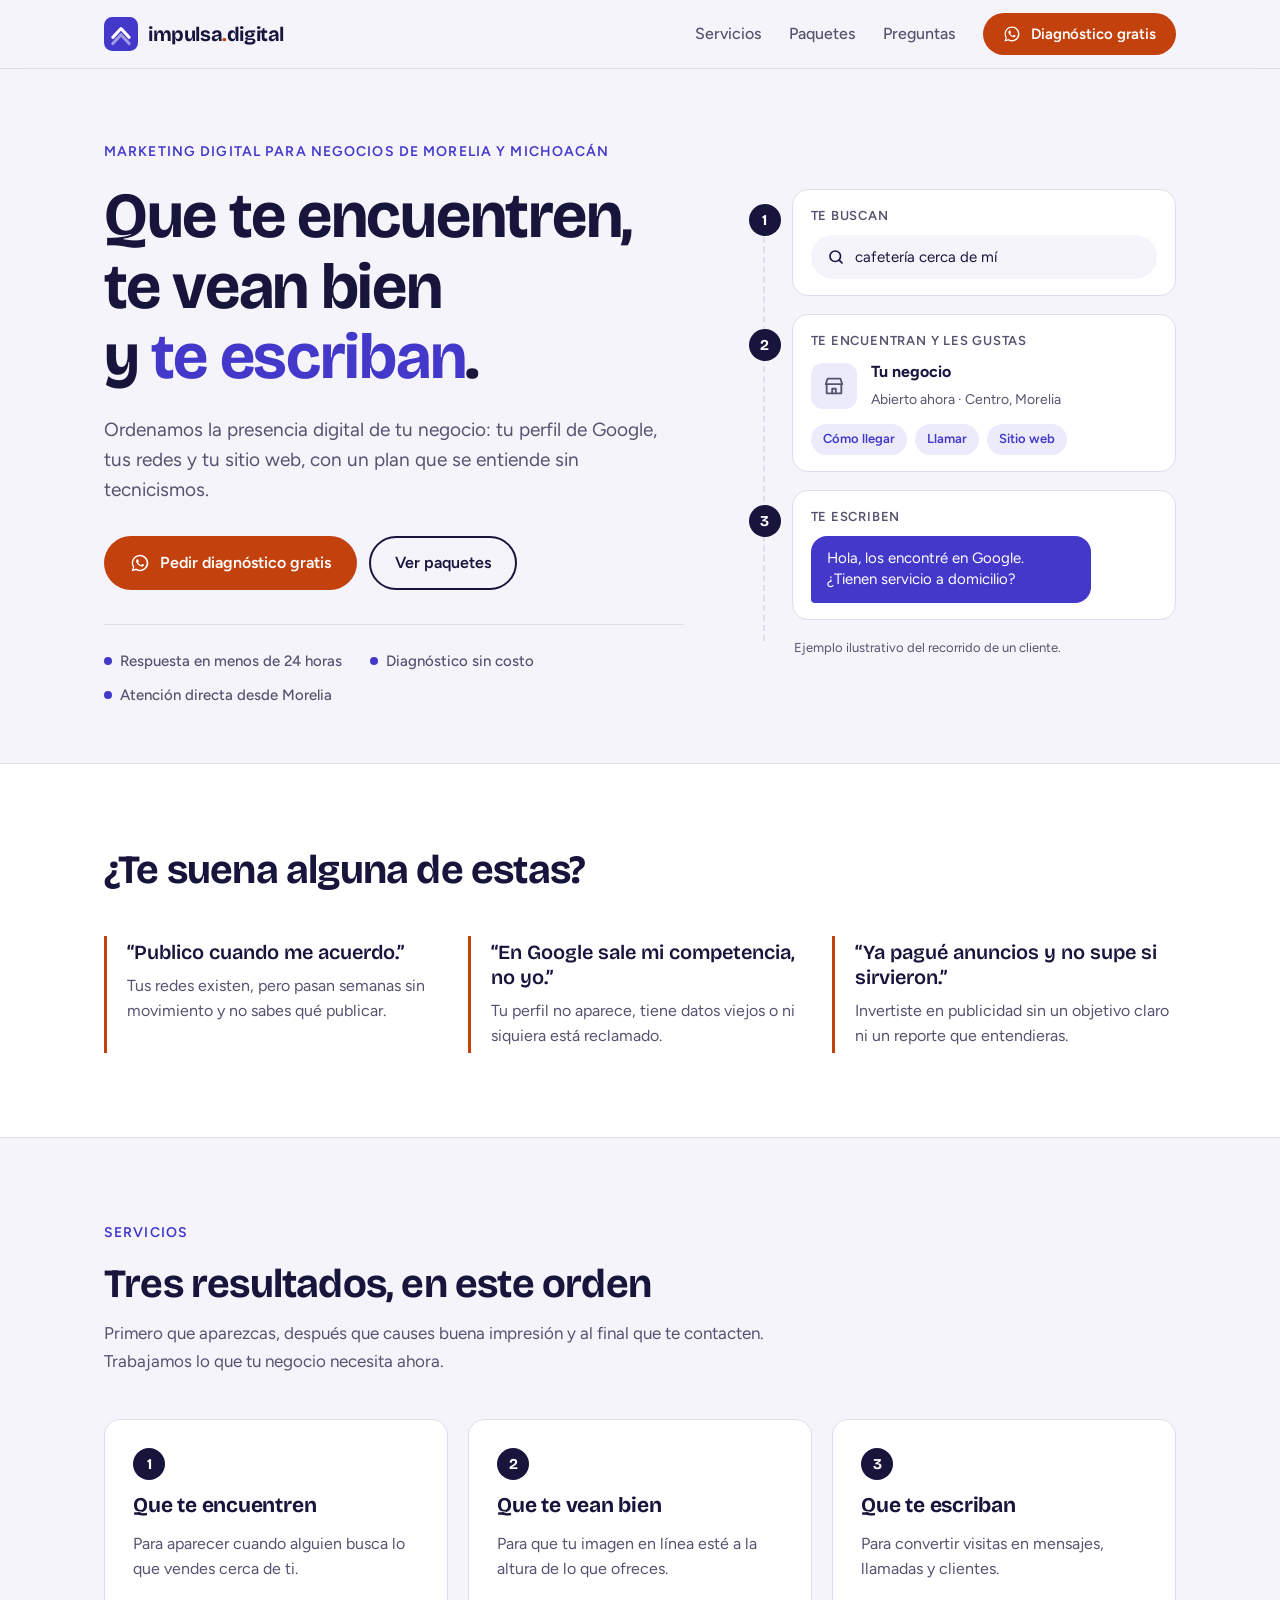
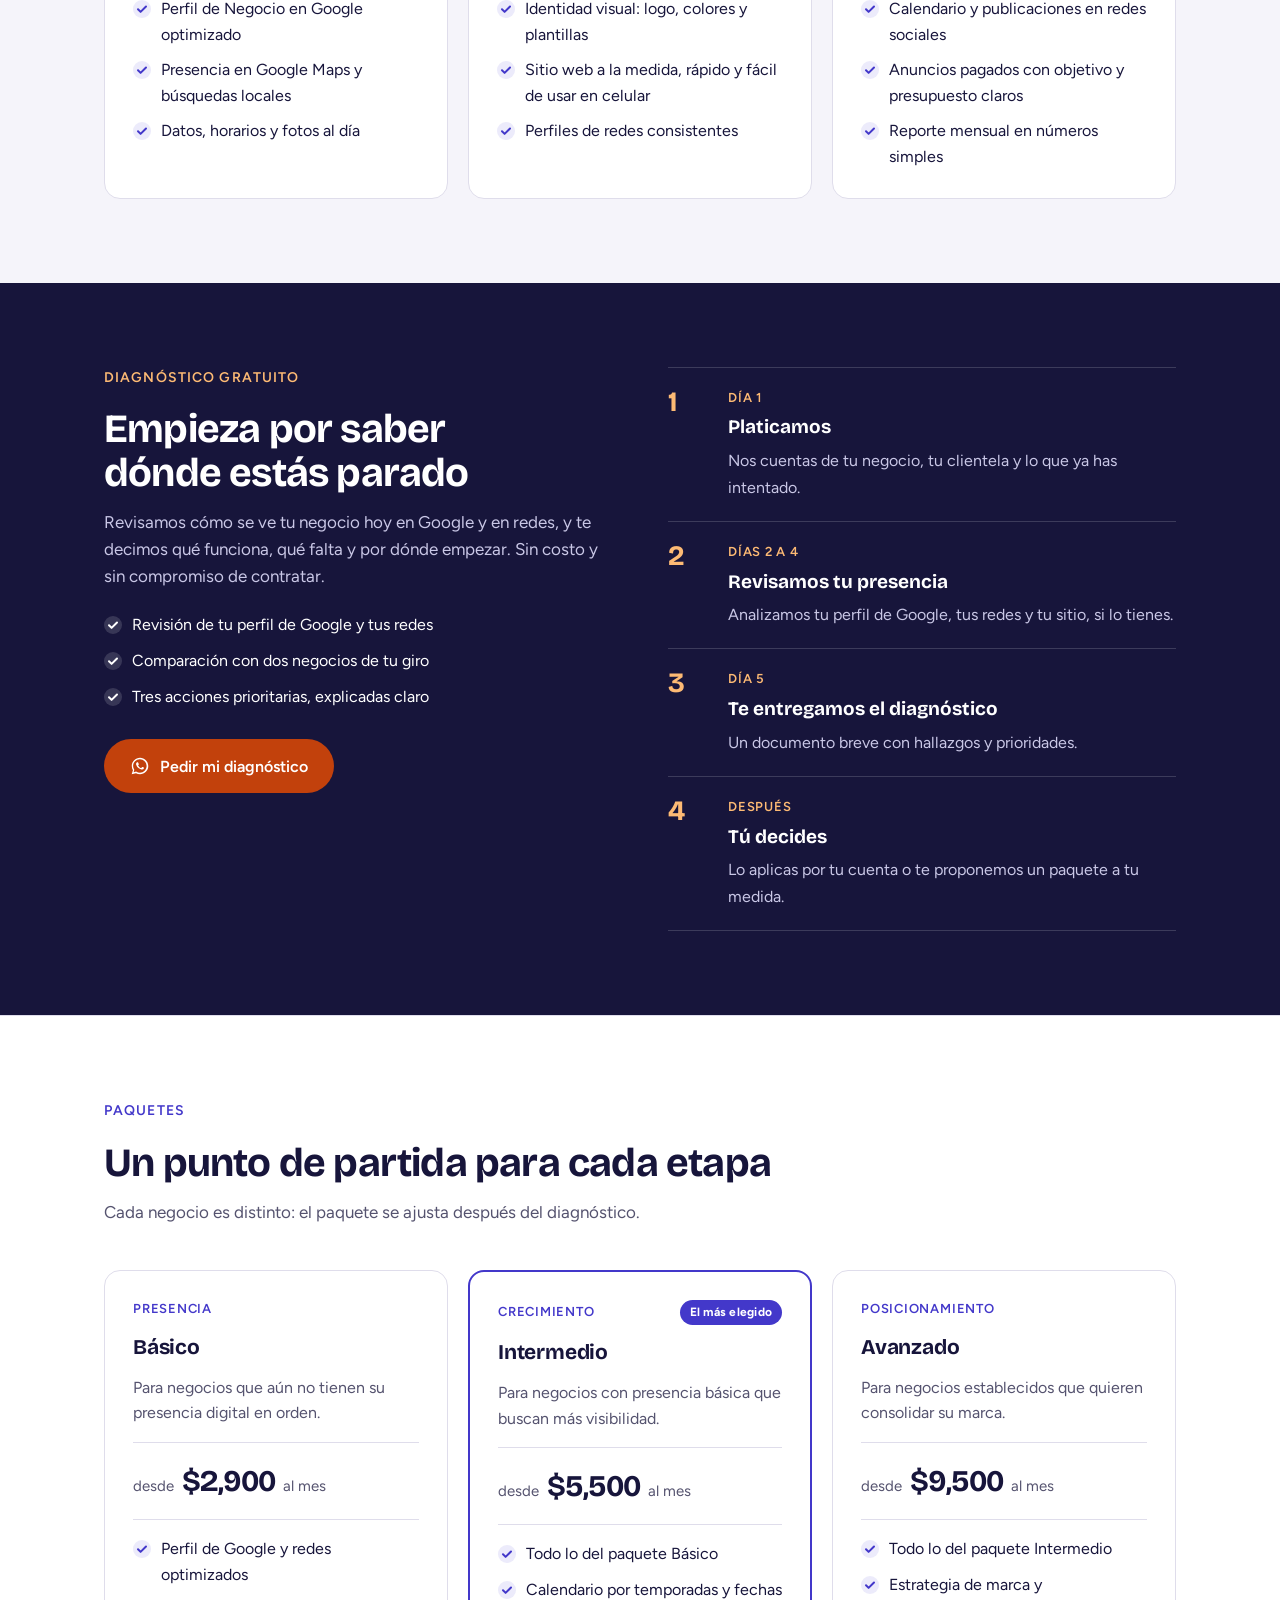
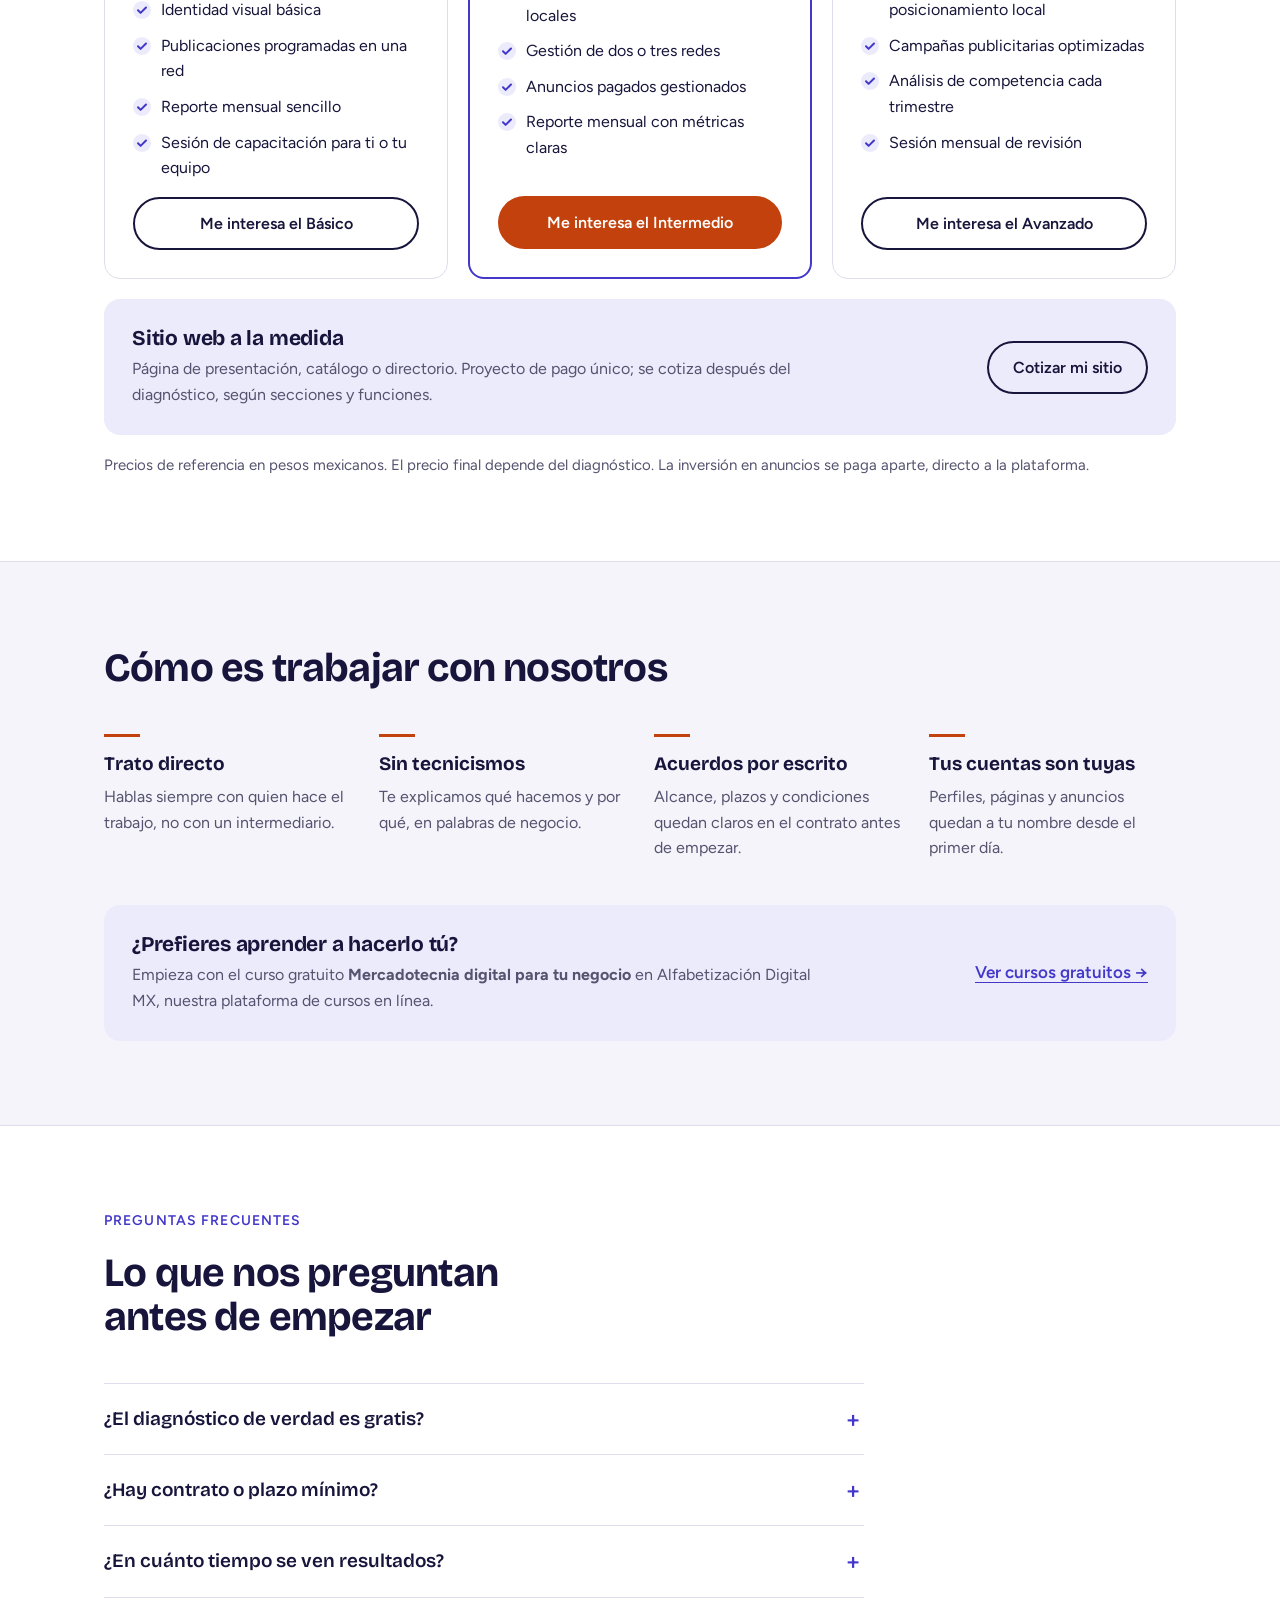
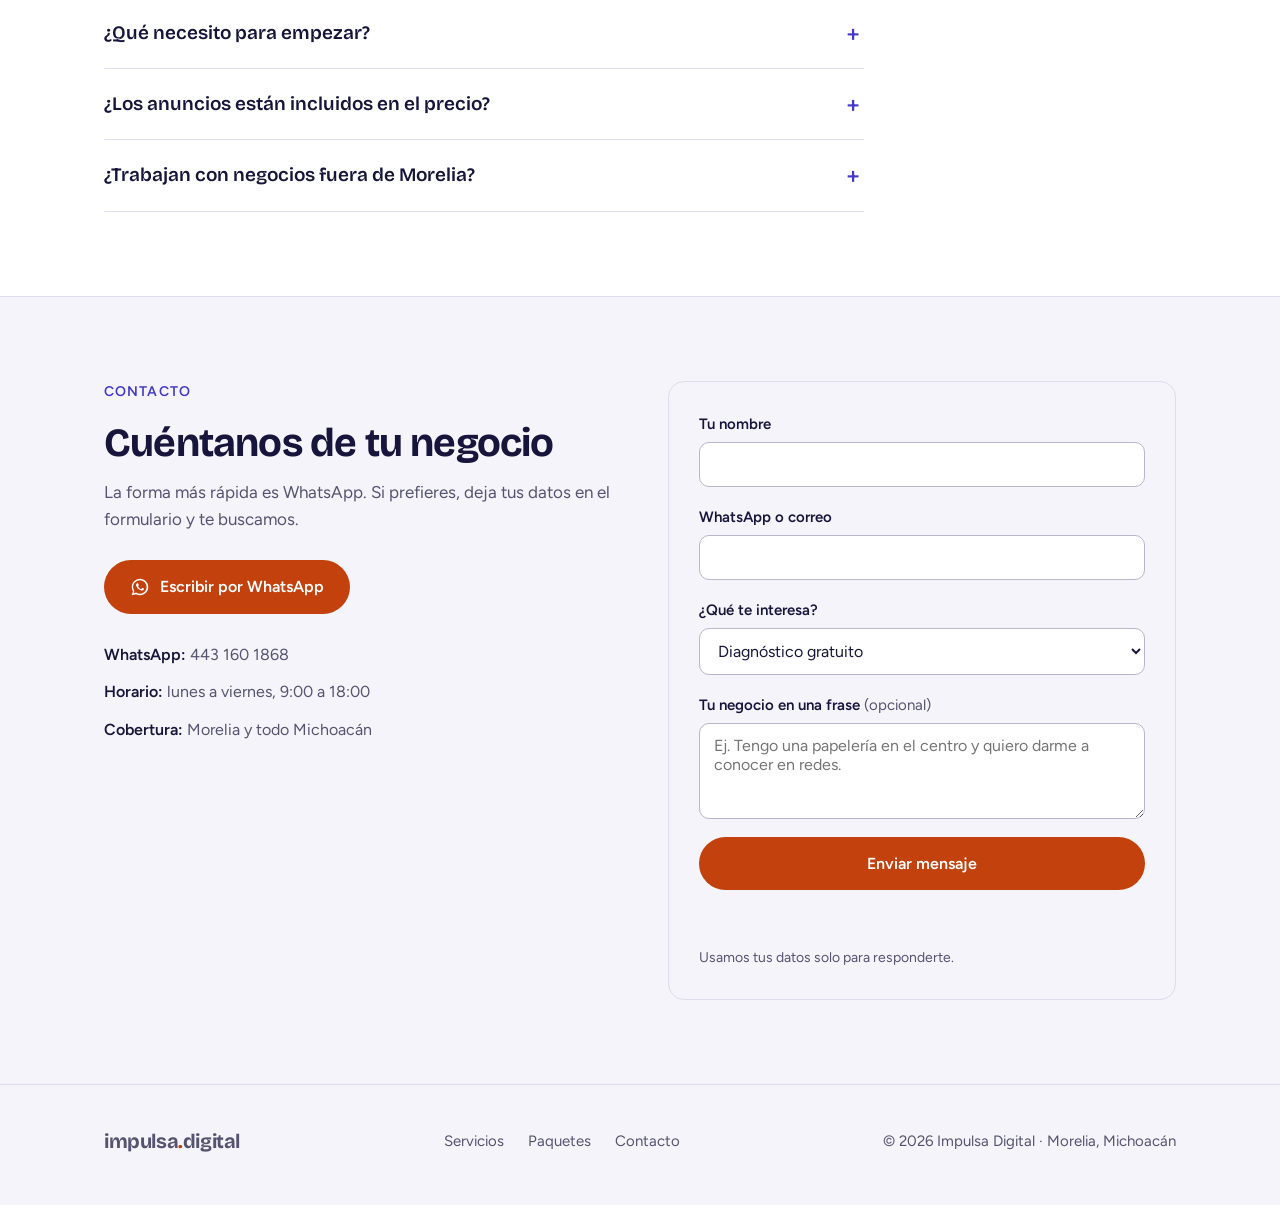
==== index.html @ b2f25987 "Agrega capacitación al paquete Básico y bloque de cursos gratuitos Co-Authored-By: Claude Fable 5.2 " ====
<!DOCTYPE html>
<html lang="es-MX">
<head>
<meta charset="UTF-8">
<meta name="viewport" content="width=device-width, initial-scale=1.0">
<title>Impulsa Digital</title>
<meta name="description" content="Marketing digital para negocios de Morelia y Michoacán: perfil de Google, redes sociales, sitios web y anuncios. Pide tu diagnóstico gratuito por WhatsApp.">
<link rel="canonical" href="https://impulsadigital.com.mx/">
<link rel="icon" href="favicon.svg" type="image/svg+xml">
<meta name="theme-color" content="#17153B">
<meta property="og:type" content="website">
<meta property="og:locale" content="es_MX">
<meta property="og:url" content="https://impulsadigital.com.mx/">
<meta property="og:site_name" content="Impulsa Digital">
<meta property="og:title" content="Impulsa Digital — Marketing digital para negocios de Morelia">
<meta property="og:description" content="Que te encuentren, te vean bien y te escriban. Diagnóstico gratuito de tu presencia digital.">
<link rel="preconnect" href="https://fonts.googleapis.com">
<link rel="preconnect" href="https://fonts.gstatic.com" crossorigin>
<link href="https://fonts.googleapis.com/css2?family=Bricolage+Grotesque:opsz,wght@12..96,600;12..96,700&family=Figtree:wght@400;500;600&display=swap" rel="stylesheet">
<link rel="stylesheet" href="css/site.css">
<script type="application/ld+json">
{
  "@context": "https://schema.org",
  "@type": "ProfessionalService",
  "name": "Impulsa Digital",
  "url": "https://impulsadigital.com.mx/",
  "description": "Marketing digital para negocios locales: perfil de Google, redes sociales, sitios web y anuncios.",
  "telephone": "+524431601868",
  "areaServed": ["Morelia", "Michoacán"],
  "address": { "@type": "PostalAddress", "addressLocality": "Morelia", "addressRegion": "Michoacán", "addressCountry": "MX" },
  "openingHours": "Mo-Fr 09:00-18:00"
}
</script>
<!-- Google Analytics 4: sustituye G-XXXXXXXXXX por tu ID de medición y quita este comentario.
<script async src="https://www.googletagmanager.com/gtag/js?id=G-XXXXXXXXXX"></script>
<script>window.dataLayer=window.dataLayer||[];function gtag(){dataLayer.push(arguments);}gtag('js',new Date());gtag('config','G-XXXXXXXXXX');</script>
-->
</head>
<body>

<svg width="0" height="0" style="position:absolute" aria-hidden="true">
  <symbol id="wa" viewBox="0 0 24 24"><path fill="currentColor" d="M12.04 2C6.58 2 2.13 6.45 2.13 11.91c0 1.85.5 3.58 1.4 5.07L2 22l5.2-1.36a9.9 9.9 0 0 0 4.84 1.27c5.46 0 9.91-4.45 9.91-9.91S17.5 2 12.04 2zm0 18.07c-1.55 0-3-.42-4.24-1.18l-.3-.18-3.15.83.84-3.07-.2-.32a8.07 8.07 0 0 1-1.24-4.24c0-4.46 3.63-8.09 8.09-8.09s8.09 3.63 8.09 8.09-3.63 8.09-8.09 8.09zm4.43-6.06c-.24-.12-1.43-.7-1.65-.78-.22-.08-.38-.12-.55.12-.16.24-.62.78-.76.94-.14.16-.28.18-.52.06-.24-.12-1-.37-1.9-1.18-.7-.62-1.18-1.39-1.32-1.63-.14-.24-.01-.37.1-.5.12-.13.27-.34.4-.5.13-.16.18-.28.27-.46.08-.18.04-.34-.04-.46-.08-.12-.55-1.32-.75-1.8-.2-.48-.4-.42-.55-.42h-.46c-.16 0-.42.06-.64.3-.22.24-.84.82-.84 2 0 1.18.86 2.32.98 2.48.12.16 1.65 2.52 4 3.43 2.34.91 2.34.6 2.76.56.42-.04 1.43-.58 1.63-1.14.2-.56.2-1.04.14-1.14-.06-.1-.22-.16-.46-.28z"/></symbol>
</svg>

<a class="skip" href="#contenido">Saltar al contenido</a>

<header class="site-header">
  <div class="wrap header-inner">
    <a href="#inicio" class="brand" aria-label="Impulsa Digital, inicio">
      <img src="favicon.svg" alt="" width="34" height="34">
      <span>impulsa<i>.</i>digital</span>
    </a>
    <button class="menu-toggle" id="menuToggle" aria-label="Abrir menú" aria-expanded="false" aria-controls="mainNav">
      <span></span><span></span><span></span>
    </button>
    <nav class="nav" id="mainNav" aria-label="Principal">
      <a href="#servicios">Servicios</a>
      <a href="#paquetes">Paquetes</a>
      <a href="#preguntas">Preguntas</a>
      <a class="btn btn-primary btn-small" href="https://wa.me/524431601868" data-wa="Hola, quiero pedir el diagnóstico gratuito para mi negocio." data-origen="encabezado">
        <svg width="18" height="18"><use href="#wa"/></svg> Diagnóstico gratis
      </a>
    </nav>
  </div>
</header>

<main id="contenido">

  <!-- HERO -->
  <section class="hero" id="inicio">
    <div class="wrap hero-grid">
      <div>
        <span class="eyebrow">Marketing digital para negocios de Morelia y Michoacán</span>
        <h1>Que te encuentren, te vean bien y <em>te escriban</em>.</h1>
        <p class="lead">Ordenamos la presencia digital de tu negocio: tu perfil de Google, tus redes y tu sitio web, con un plan que se entiende sin tecnicismos.</p>
        <div class="actions">
          <a class="btn btn-primary" href="https://wa.me/524431601868" data-wa="Hola, quiero pedir el diagnóstico gratuito para mi negocio." data-origen="hero">
            <svg width="20" height="20"><use href="#wa"/></svg> Pedir diagnóstico gratis
          </a>
          <a class="btn btn-line" href="#paquetes">Ver paquetes</a>
        </div>
        <ul class="trust">
          <li>Respuesta en menos de 24 horas</li>
          <li>Diagnóstico sin costo</li>
          <li>Atención directa desde Morelia</li>
        </ul>
      </div>

      <div aria-hidden="true">
        <div class="route">
          <div class="route-step">
            <span class="n">1</span>
            <small>Te buscan</small>
            <div class="search-pill">
              <svg width="18" height="18" viewBox="0 0 24 24" fill="none" stroke="currentColor" stroke-width="2.2" stroke-linecap="round"><circle cx="11" cy="11" r="7"/><path d="m20 20-3.5-3.5"/></svg>
              cafetería cerca de mí
            </div>
          </div>
          <div class="route-step">
            <span class="n">2</span>
            <small>Te encuentran y les gustas</small>
            <div class="biz">
              <span class="biz-logo"><svg width="22" height="22" viewBox="0 0 24 24" fill="none" stroke="currentColor" stroke-width="2" stroke-linecap="round" stroke-linejoin="round"><path d="M4 10h16v10H4z"/><path d="M3 10 5 4h14l2 6"/><path d="M10 20v-5h4v5"/></svg></span>
              <div><b>Tu negocio</b><span>Abierto ahora · Centro, Morelia</span></div>
            </div>
            <div class="biz-actions"><span>Cómo llegar</span><span>Llamar</span><span>Sitio web</span></div>
          </div>
          <div class="route-step">
            <span class="n">3</span>
            <small>Te escriben</small>
            <div class="bubble">Hola, los encontré en Google. ¿Tienen servicio a domicilio?</div>
          </div>
          <p class="route-note">Ejemplo ilustrativo del recorrido de un cliente.</p>
        </div>
      </div>
    </div>
  </section>

  <!-- TE SUENA -->
  <section class="section band" aria-labelledby="t-suena">
    <div class="wrap">
      <div class="section-head">
        <h2 id="t-suena">¿Te suena alguna de estas?</h2>
      </div>
      <div class="pains">
        <div class="pain">
          <p>“Publico cuando me acuerdo.”</p>
          <p>Tus redes existen, pero pasan semanas sin movimiento y no sabes qué publicar.</p>
        </div>
        <div class="pain">
          <p>“En Google sale mi competencia, no yo.”</p>
          <p>Tu perfil no aparece, tiene datos viejos o ni siquiera está reclamado.</p>
        </div>
        <div class="pain">
          <p>“Ya pagué anuncios y no supe si sirvieron.”</p>
          <p>Invertiste en publicidad sin un objetivo claro ni un reporte que entendieras.</p>
        </div>
      </div>
    </div>
  </section>

  <!-- SERVICIOS -->
  <section class="section" id="servicios" aria-labelledby="t-servicios">
    <div class="wrap">
      <div class="section-head">
        <span class="eyebrow">Servicios</span>
        <h2 id="t-servicios">Tres resultados, en este orden</h2>
        <p>Primero que aparezcas, después que causes buena impresión y al final que te contacten. Trabajamos lo que tu negocio necesita ahora.</p>
      </div>
      <div class="services">
        <article class="service">
          <span class="n">1</span>
          <h3>Que te encuentren</h3>
          <p>Para aparecer cuando alguien busca lo que vendes cerca de ti.</p>
          <ul class="ticks">
            <li>Perfil de Negocio en Google optimizado</li>
            <li>Presencia en Google Maps y búsquedas locales</li>
            <li>Datos, horarios y fotos al día</li>
          </ul>
        </article>
        <article class="service">
          <span class="n">2</span>
          <h3>Que te vean bien</h3>
          <p>Para que tu imagen en línea esté a la altura de lo que ofreces.</p>
          <ul class="ticks">
            <li>Identidad visual: logo, colores y plantillas</li>
            <li>Sitio web a la medida, rápido y fácil de usar en celular</li>
            <li>Perfiles de redes consistentes</li>
          </ul>
        </article>
        <article class="service">
          <span class="n">3</span>
          <h3>Que te escriban</h3>
          <p>Para convertir visitas en mensajes, llamadas y clientes.</p>
          <ul class="ticks">
            <li>Calendario y publicaciones en redes sociales</li>
            <li>Anuncios pagados con objetivo y presupuesto claros</li>
            <li>Reporte mensual en números simples</li>
          </ul>
        </article>
      </div>
    </div>
  </section>

  <!-- DIAGNÓSTICO -->
  <section class="section night" id="diagnostico" aria-labelledby="t-diag">
    <div class="wrap diag-grid">
      <div>
        <div class="section-head" style="margin-bottom:0">
          <span class="eyebrow">Diagnóstico gratuito</span>
          <h2 id="t-diag">Empieza por saber dónde estás parado</h2>
          <p>Revisamos cómo se ve tu negocio hoy en Google y en redes, y te decimos qué funciona, qué falta y por dónde empezar. Sin costo y sin compromiso de contratar.</p>
        </div>
        <ul class="ticks">
          <li>Revisión de tu perfil de Google y tus redes</li>
          <li>Comparación con dos negocios de tu giro</li>
          <li>Tres acciones prioritarias, explicadas claro</li>
        </ul>
        <a class="btn btn-primary" href="https://wa.me/524431601868" data-wa="Hola, quiero pedir el diagnóstico gratuito para mi negocio." data-origen="diagnostico">
          <svg width="20" height="20"><use href="#wa"/></svg> Pedir mi diagnóstico
        </a>
      </div>
      <ol class="steps">
        <li><div><em>Día 1</em><b>Platicamos</b><span>Nos cuentas de tu negocio, tu clientela y lo que ya has intentado.</span></div></li>
        <li><div><em>Días 2 a 4</em><b>Revisamos tu presencia</b><span>Analizamos tu perfil de Google, tus redes y tu sitio, si lo tienes.</span></div></li>
        <li><div><em>Día 5</em><b>Te entregamos el diagnóstico</b><span>Un documento breve con hallazgos y prioridades.</span></div></li>
        <li><div><em>Después</em><b>Tú decides</b><span>Lo aplicas por tu cuenta o te proponemos un paquete a tu medida.</span></div></li>
      </ol>
    </div>
  </section>

  <!-- PAQUETES -->
  <section class="section band" id="paquetes" aria-labelledby="t-paquetes">
    <div class="wrap">
      <div class="section-head">
        <span class="eyebrow">Paquetes</span>
        <h2 id="t-paquetes">Un punto de partida para cada etapa</h2>
        <p>Cada negocio es distinto: el paquete se ajusta después del diagnóstico.</p>
      </div>
      <div class="plans">
        <article class="plan">
          <span class="plan-kicker">Presencia</span>
          <h3>Básico</h3>
          <p class="plan-for">Para negocios que aún no tienen su presencia digital en orden.</p>
          <!-- PRECIO PROVISIONAL: cifra de referencia sugerida, pendiente de confirmar -->
          <p class="price">desde <strong>$2,900</strong> al mes</p>
          <ul class="ticks">
            <li>Perfil de Google y redes optimizados</li>
            <li>Identidad visual básica</li>
            <li>Publicaciones programadas en una red</li>
            <li>Reporte mensual sencillo</li>
            <li>Sesión de capacitación para ti o tu equipo</li>
          </ul>
          <a class="btn btn-line" href="#contacto" data-interes="Paquete Básico">Me interesa el Básico</a>
        </article>
        <article class="plan featured">
          <span class="plan-kicker">Crecimiento <b>El más elegido</b></span>
          <h3>Intermedio</h3>
          <p class="plan-for">Para negocios con presencia básica que buscan más visibilidad.</p>
          <!-- PRECIO PROVISIONAL -->
          <p class="price">desde <strong>$5,500</strong> al mes</p>
          <ul class="ticks">
            <li>Todo lo del paquete Básico</li>
            <li>Calendario por temporadas y fechas locales</li>
            <li>Gestión de dos o tres redes</li>
            <li>Anuncios pagados gestionados</li>
            <li>Reporte mensual con métricas claras</li>
          </ul>
          <a class="btn btn-primary" href="#contacto" data-interes="Paquete Intermedio">Me interesa el Intermedio</a>
        </article>
        <article class="plan">
          <span class="plan-kicker">Posicionamiento</span>
          <h3>Avanzado</h3>
          <p class="plan-for">Para negocios establecidos que quieren consolidar su marca.</p>
          <!-- PRECIO PROVISIONAL -->
          <p class="price">desde <strong>$9,500</strong> al mes</p>
          <ul class="ticks">
            <li>Todo lo del paquete Intermedio</li>
            <li>Estrategia de marca y posicionamiento local</li>
            <li>Campañas publicitarias optimizadas</li>
            <li>Análisis de competencia cada trimestre</li>
            <li>Sesión mensual de revisión</li>
          </ul>
          <a class="btn btn-line" href="#contacto" data-interes="Paquete Avanzado">Me interesa el Avanzado</a>
        </article>
      </div>
      <div class="web-plan">
        <div>
          <h3>Sitio web a la medida</h3>
          <p>Página de presentación, catálogo o directorio. Proyecto de pago único; se cotiza después del diagnóstico, según secciones y funciones.</p>
        </div>
        <a class="btn btn-line" href="#contacto" data-interes="Sitio web">Cotizar mi sitio</a>
      </div>
      <p class="price-note">Precios de referencia en pesos mexicanos. El precio final depende del diagnóstico. La inversión en anuncios se paga aparte, directo a la plataforma.</p>
    </div>
  </section>

  <!-- COMPROMISOS -->
  <section class="section" aria-labelledby="t-compromisos">
    <div class="wrap">
      <div class="section-head">
        <h2 id="t-compromisos">Cómo es trabajar con nosotros</h2>
      </div>
      <div class="promises">
        <div class="promise"><b>Trato directo</b><p>Hablas siempre con quien hace el trabajo, no con un intermediario.</p></div>
        <div class="promise"><b>Sin tecnicismos</b><p>Te explicamos qué hacemos y por qué, en palabras de negocio.</p></div>
        <div class="promise"><b>Acuerdos por escrito</b><p>Alcance, plazos y condiciones quedan claros en el contrato antes de empezar.</p></div>
        <div class="promise"><b>Tus cuentas son tuyas</b><p>Perfiles, páginas y anuncios quedan a tu nombre desde el primer día.</p></div>
      </div>
      <div class="web-plan learn">
        <div>
          <h3>¿Prefieres aprender a hacerlo tú?</h3>
          <p>Empieza con el curso gratuito <b>Mercadotecnia digital para tu negocio</b> en Alfabetización Digital MX, nuestra plataforma de cursos en línea.</p>
        </div>
        <a class="text-link" href="https://www.alfabetizaciondigital.mx/" target="_blank" rel="noopener">Ver cursos gratuitos →</a>
      </div>
    </div>
  </section>

  <!-- PREGUNTAS -->
  <section class="section band" id="preguntas" aria-labelledby="t-preguntas">
    <div class="wrap">
      <div class="section-head">
        <span class="eyebrow">Preguntas frecuentes</span>
        <h2 id="t-preguntas">Lo que nos preguntan antes de empezar</h2>
      </div>
      <div class="faq">
        <details>
          <summary>¿El diagnóstico de verdad es gratis?</summary>
          <p>Sí. No tiene costo ni te obliga a contratar. Al final decides si aplicas las recomendaciones por tu cuenta o si trabajamos juntos.</p>
        </details>
        <details>
          <summary>¿Hay contrato o plazo mínimo?</summary>
          <p>Sí trabajamos con contrato. Ahí se definen el alcance, la duración y las condiciones de cada proyecto, y lo revisas antes de empezar.</p>
        </details>
        <details>
          <summary>¿En cuánto tiempo se ven resultados?</summary>
          <p>Ordenar tu perfil de Google y tus redes se nota en las primeras semanas. Crecer en visitas y mensajes suele tomar de dos a tres meses de trabajo constante. No prometemos cifras que no dependan de nosotros.</p>
        </details>
        <details>
          <summary>¿Qué necesito para empezar?</summary>
          <p>Acceso a tus perfiles, fotos de tu negocio o productos y unos minutos a la semana para aprobar contenido. Si no tienes perfiles, los creamos contigo.</p>
        </details>
        <details>
          <summary>¿Los anuncios están incluidos en el precio?</summary>
          <p>El paquete incluye la gestión de los anuncios. El presupuesto de publicidad lo defines tú y se paga directo a Google o Meta.</p>
        </details>
        <details>
          <summary>¿Trabajan con negocios fuera de Morelia?</summary>
          <p>Sí. Atendemos negocios de todo Michoacán por videollamada y WhatsApp.</p>
        </details>
      </div>
    </div>
  </section>

  <!-- CONTACTO -->
  <section class="section" id="contacto" aria-labelledby="t-contacto">
    <div class="wrap contact-grid">
      <div class="contact-info">
        <span class="eyebrow">Contacto</span>
        <h2 id="t-contacto">Cuéntanos de tu negocio</h2>
        <p>La forma más rápida es WhatsApp. Si prefieres, deja tus datos en el formulario y te buscamos.</p>
        <a class="btn btn-primary" href="https://wa.me/524431601868" data-wa="Hola, tengo un negocio y quiero información sobre sus servicios." data-origen="contacto">
          <svg width="20" height="20"><use href="#wa"/></svg> Escribir por WhatsApp
        </a>
        <ul class="facts">
          <li><b>WhatsApp:</b> 443 160 1868</li>
          <li><b>Horario:</b> lunes a viernes, 9:00 a 18:00</li>
          <li><b>Cobertura:</b> Morelia y todo Michoacán</li>
        </ul>
      </div>

      <form class="form" id="contactForm" action="https://formspree.io/f/mvzjvlll" method="POST">
        <div class="field">
          <label for="nombre">Tu nombre</label>
          <input type="text" id="nombre" name="nombre" autocomplete="name" required>
        </div>
        <div class="field">
          <label for="contactoPref">WhatsApp o correo</label>
          <input type="text" id="contactoPref" name="contacto" autocomplete="tel" required>
        </div>
        <div class="field">
          <label for="interes">¿Qué te interesa?</label>
          <select id="interes" name="interes">
            <option>Diagnóstico gratuito</option>
            <option>Paquete Básico</option>
            <option>Paquete Intermedio</option>
            <option>Paquete Avanzado</option>
            <option>Sitio web</option>
            <option>Aún no estoy seguro</option>
          </select>
        </div>
        <div class="field">
          <label for="mensaje">Tu negocio en una frase <span>(opcional)</span></label>
          <textarea id="mensaje" name="mensaje" placeholder="Ej. Tengo una papelería en el centro y quiero darme a conocer en redes."></textarea>
        </div>
        <div class="hp" aria-hidden="true">
          <label for="gotcha">No llenar</label>
          <input type="text" id="gotcha" name="_gotcha" tabindex="-1" autocomplete="off">
        </div>
        <button type="submit" class="btn btn-primary">Enviar mensaje</button>
        <p class="form-status" id="formStatus" role="status" aria-live="polite"></p>
        <p class="form-note">Usamos tus datos solo para responderte.</p>
      </form>
    </div>
  </section>

</main>

<footer class="site-footer">
  <div class="wrap footer-inner">
    <a href="#inicio" class="brand" aria-label="Impulsa Digital, inicio">
      <span>impulsa<i>.</i>digital</span>
    </a>
    <div class="footer-links">
      <a href="#servicios">Servicios</a>
      <a href="#paquetes">Paquetes</a>
      <a href="#contacto">Contacto</a>
    </div>
    <span>© <span id="year">2026</span> Impulsa Digital · Morelia, Michoacán</span>
  </div>
</footer>

<a class="wa-float" href="https://wa.me/524431601868" data-wa="Hola, quiero pedir el diagnóstico gratuito para mi negocio." data-origen="flotante" aria-label="Escribir por WhatsApp">
  <svg width="30" height="30"><use href="#wa"/></svg>
</a>

<script src="js/site.js"></script>
</body>
</html>
---- css/site.css ----
/* Impulsa Digital — hoja de estilos
   Idea de diseño: página alineada a la izquierda, una sola tinta índigo,
   un solo acento naranja para la acción principal, y una "ruta" numerada
   (te encuentran, te ven bien, te escriben) que ordena toda la página. */
:root{
  color-scheme:light;
  --ink:#17153B;          /* texto y bandas oscuras */
  --ink-soft:#55536F;     /* texto secundario */
  --paper:#F5F4FA;        /* fondo general */
  --surface:#FFFFFF;      /* tarjetas */
  --line:#DFDDEB;         /* bordes */
  --brand:#4338CA;        /* índigo de marca */
  --brand-tint:#ECEBFB;   /* fondo suave de marca */
  --accent:#C2410C;       /* acción principal */
  --accent-dark:#9A3412;
  --on-dark-soft:#C9C7E6;
  --display:'Bricolage Grotesque','Trebuchet MS',system-ui,sans-serif;
  --body:'Figtree',system-ui,-apple-system,'Segoe UI',sans-serif;
  --radius:16px;
  --wrap:1120px;
}
*{margin:0;padding:0;box-sizing:border-box;}
html{scroll-behavior:smooth;scroll-padding-top:84px;}
body{font-family:var(--body);font-size:17px;line-height:1.6;color:var(--ink);background:var(--paper);-webkit-font-smoothing:antialiased;}
img,svg{display:block;max-width:100%;}
a{color:inherit;}
h1,h2,h3{font-family:var(--display);font-weight:700;line-height:1.1;letter-spacing:-.02em;text-wrap:balance;}
h2{font-size:clamp(28px,4vw,40px);}
h3{font-size:21px;letter-spacing:-.01em;}
ul{list-style:none;}
.wrap{max-width:var(--wrap);margin:0 auto;padding:0 24px;}
.skip{position:absolute;left:-9999px;top:0;background:var(--ink);color:#fff;padding:10px 16px;z-index:100;}
.skip:focus{left:8px;top:8px;}
:focus-visible{outline:3px solid var(--brand);outline-offset:3px;border-radius:4px;}

/* Botones */
.btn{display:inline-flex;align-items:center;justify-content:center;gap:10px;font-family:var(--body);font-weight:600;font-size:16px;line-height:1.2;padding:15px 24px;border-radius:999px;border:2px solid transparent;cursor:pointer;text-decoration:none;transition:background .15s,border-color .15s,transform .1s;}
.btn:active{transform:scale(.98);}
.btn-primary{background:var(--accent);color:#fff;}
.btn-primary:hover{background:var(--accent-dark);}
.btn-line{background:transparent;color:var(--ink);border-color:var(--ink);}
.btn-line:hover{background:var(--ink);color:#fff;}
.btn-small{padding:10px 18px;font-size:15px;}
.btn svg{flex-shrink:0;}
.text-link{font-weight:600;color:var(--brand);text-underline-offset:4px;}

/* Encabezado */
.site-header{position:sticky;top:0;z-index:50;background:rgba(245,244,250,.92);backdrop-filter:blur(10px);border-bottom:1px solid var(--line);}
.header-inner{display:flex;align-items:center;justify-content:space-between;gap:24px;min-height:68px;}
.brand{display:inline-flex;align-items:center;gap:10px;font-family:var(--display);font-weight:700;font-size:20px;letter-spacing:-.02em;text-decoration:none;}
.brand img{width:34px;height:34px;}
.brand i{font-style:normal;color:var(--accent);}
.nav{display:flex;align-items:center;gap:28px;}
.nav a:not(.btn){font-size:16px;font-weight:500;color:var(--ink-soft);text-decoration:none;}
.nav a:not(.btn):hover{color:var(--ink);}
.menu-toggle{display:none;width:44px;height:44px;background:none;border:1px solid var(--line);border-radius:12px;cursor:pointer;align-items:center;justify-content:center;flex-direction:column;gap:5px;}
.menu-toggle span{display:block;width:20px;height:2px;border-radius:2px;background:var(--ink);}

/* Hero */
.hero{padding:72px 0 56px;}
.hero-grid{display:grid;grid-template-columns:1.15fr .85fr;gap:64px;align-items:center;}
.eyebrow{display:block;font-size:14px;font-weight:600;letter-spacing:.08em;text-transform:uppercase;color:var(--brand);margin-bottom:18px;}
.hero h1{font-size:clamp(38px,5.6vw,64px);margin-bottom:22px;}
.hero h1 em{font-style:normal;color:var(--brand);}
.lead{font-size:19px;color:var(--ink-soft);max-width:34em;margin-bottom:30px;}
.actions{display:flex;flex-wrap:wrap;gap:12px;}
.trust{display:flex;flex-wrap:wrap;gap:10px 28px;margin-top:34px;padding-top:24px;border-top:1px solid var(--line);font-size:15px;font-weight:500;color:var(--ink-soft);}
.trust li{display:flex;align-items:center;gap:8px;}
.trust li::before{content:'';width:8px;height:8px;border-radius:50%;background:var(--brand);}

/* Ruta ilustrada del hero */
.route{position:relative;display:flex;flex-direction:column;gap:18px;padding-left:44px;}
.route::before{content:'';position:absolute;left:15px;top:18px;bottom:18px;border-left:2px dashed var(--line);}
.route-step{position:relative;background:var(--surface);border:1px solid var(--line);border-radius:var(--radius);padding:16px 18px;}
.route-step .n{position:absolute;left:-44px;top:14px;width:32px;height:32px;border-radius:50%;background:var(--ink);color:#fff;font-family:var(--display);font-weight:700;font-size:15px;display:flex;align-items:center;justify-content:center;}
.route-step small{display:block;font-size:13px;font-weight:600;letter-spacing:.06em;text-transform:uppercase;color:var(--ink-soft);margin-bottom:8px;}
.search-pill{display:flex;align-items:center;gap:10px;background:var(--paper);border-radius:999px;padding:10px 16px;font-size:15px;}
.biz{display:flex;gap:14px;align-items:center;}
.biz-logo{width:46px;height:46px;border-radius:12px;background:var(--brand-tint);color:var(--brand);display:flex;align-items:center;justify-content:center;flex-shrink:0;}
.biz b{display:block;font-size:16px;}
.biz span{font-size:14px;color:var(--ink-soft);}
.biz-actions{display:flex;gap:8px;margin-top:12px;}
.biz-actions span{font-size:13px;font-weight:600;color:var(--brand);background:var(--brand-tint);padding:5px 12px;border-radius:999px;}
.bubble{background:var(--brand);color:#fff;border-radius:16px 16px 16px 4px;padding:12px 16px;font-size:15px;line-height:1.45;max-width:280px;}
.route-note{font-size:13px;color:var(--ink-soft);padding-left:2px;}

/* Secciones */
.section{padding:84px 0;}
.section-head{max-width:40em;margin-bottom:44px;}
.section-head p{color:var(--ink-soft);margin-top:14px;}
.band{background:var(--surface);border-top:1px solid var(--line);border-bottom:1px solid var(--line);}

/* ¿Te suena? */
.pains{display:grid;grid-template-columns:repeat(3,1fr);gap:20px;}
.pain{border-left:3px solid var(--accent);padding:4px 0 4px 20px;}
.pain p:first-child{font-family:var(--display);font-weight:600;font-size:20px;line-height:1.25;margin-bottom:8px;}
.pain p:last-child{font-size:16px;color:var(--ink-soft);}

/* Servicios */
.services{display:grid;grid-template-columns:repeat(3,1fr);gap:20px;}
.service{background:var(--surface);border:1px solid var(--line);border-radius:var(--radius);padding:28px;display:flex;flex-direction:column;gap:14px;}
.service .n{font-family:var(--display);font-weight:700;font-size:15px;width:32px;height:32px;border-radius:50%;background:var(--ink);color:#fff;display:flex;align-items:center;justify-content:center;}
.service > p{font-size:16px;color:var(--ink-soft);}
.ticks{display:flex;flex-direction:column;gap:10px;font-size:16px;}
.ticks li{display:flex;gap:10px;align-items:flex-start;}
.ticks li::before{content:'';flex-shrink:0;width:18px;height:18px;margin-top:4px;border-radius:50%;background:var(--brand-tint) url("data:image/svg+xml,%3Csvg xmlns='http://www.w3.org/2000/svg' viewBox='0 0 18 18'%3E%3Cpath d='M5 9.3l2.6 2.6L13 6.5' fill='none' stroke='%234338CA' stroke-width='2' stroke-linecap='round' stroke-linejoin='round'/%3E%3C/svg%3E") center/contain no-repeat;}

/* Diagnóstico */
.night{background:var(--ink);color:#fff;}
.night .eyebrow{color:#FDBA74;}
.night .section-head p{color:var(--on-dark-soft);}
.diag-grid{display:grid;grid-template-columns:1fr 1fr;gap:56px;align-items:start;}
.steps{counter-reset:paso;display:flex;flex-direction:column;}
.steps li{counter-increment:paso;display:grid;grid-template-columns:44px 1fr;gap:16px;padding:20px 0;border-top:1px solid rgba(255,255,255,.16);}
.steps li:last-child{border-bottom:1px solid rgba(255,255,255,.16);}
.steps li::before{content:counter(paso);font-family:var(--display);font-weight:700;font-size:28px;line-height:1;color:#FDBA74;}
.steps b{display:block;font-family:var(--display);font-size:19px;margin-bottom:4px;}
.steps span{font-size:16px;color:var(--on-dark-soft);}
.steps em{font-style:normal;font-size:13px;font-weight:600;letter-spacing:.06em;text-transform:uppercase;color:#FDBA74;display:block;margin-bottom:4px;}
.night .ticks li::before{background-color:rgba(255,255,255,.14);background-image:url("data:image/svg+xml,%3Csvg xmlns='http://www.w3.org/2000/svg' viewBox='0 0 18 18'%3E%3Cpath d='M5 9.3l2.6 2.6L13 6.5' fill='none' stroke='%23ffffff' stroke-width='2' stroke-linecap='round' stroke-linejoin='round'/%3E%3C/svg%3E");}
.night .ticks{margin:22px 0 30px;}

/* Trabajo */
.works{display:grid;grid-template-columns:1fr 1fr;gap:24px;}
.work{background:var(--surface);border:1px solid var(--line);border-radius:var(--radius);overflow:hidden;display:flex;flex-direction:column;}
.work-shot{border-bottom:1px solid var(--line);background:var(--paper);}
.work-shot img{width:100%;height:auto;aspect-ratio:16/10;object-fit:cover;object-position:top;}
.work-body{padding:26px 28px 28px;display:flex;flex-direction:column;gap:12px;flex:1;}
.tags{display:flex;flex-wrap:wrap;gap:8px;}
.tags span{font-size:13px;font-weight:600;color:var(--brand);background:var(--brand-tint);padding:4px 12px;border-radius:999px;}
.work-body p{font-size:16px;color:var(--ink-soft);}
.work-body .text-link{margin-top:auto;padding-top:6px;}
.works-note{margin-top:28px;color:var(--ink-soft);max-width:44em;}

/* Paquetes */
.plans{display:grid;grid-template-columns:repeat(3,1fr);gap:20px;align-items:stretch;}
.plan{background:var(--surface);border:1px solid var(--line);border-radius:var(--radius);padding:28px;display:flex;flex-direction:column;gap:16px;}
.plan.featured{border:2px solid var(--brand);}
.plan-kicker{font-size:13px;font-weight:600;letter-spacing:.06em;text-transform:uppercase;color:var(--brand);display:flex;justify-content:space-between;gap:8px;align-items:center;}
.plan-kicker b{background:var(--brand);color:#fff;border-radius:999px;padding:3px 10px;font-size:12px;letter-spacing:.02em;text-transform:none;}
.plan-for{font-size:16px;color:var(--ink-soft);}
.price{padding:14px 0;border-top:1px solid var(--line);border-bottom:1px solid var(--line);font-size:15px;color:var(--ink-soft);}
.price strong{font-family:var(--display);font-size:30px;letter-spacing:-.02em;color:var(--ink);font-variant-numeric:tabular-nums;margin:0 4px;}
.plan .ticks{flex:1;}
.plan .btn{width:100%;}
.web-plan{margin-top:20px;background:var(--brand-tint);border-radius:var(--radius);padding:28px;display:flex;flex-wrap:wrap;align-items:center;justify-content:space-between;gap:20px;}
.web-plan div{max-width:40em;}
.web-plan p{color:var(--ink-soft);margin-top:6px;font-size:16px;}
.learn{margin-top:44px;}
.price-note{margin-top:18px;font-size:15px;color:var(--ink-soft);}

/* Compromisos */
.promises{display:grid;grid-template-columns:repeat(4,1fr);gap:28px;}
.promise b{display:block;font-family:var(--display);font-size:19px;line-height:1.2;margin-bottom:8px;}
.promise p{font-size:16px;color:var(--ink-soft);}
.promise::before{content:'';display:block;width:36px;height:3px;background:var(--accent);margin-bottom:16px;}

/* Preguntas */
.faq{max-width:760px;}
.faq details{border-top:1px solid var(--line);}
.faq details:last-child{border-bottom:1px solid var(--line);}
.faq summary{list-style:none;cursor:pointer;padding:20px 40px 20px 0;font-family:var(--display);font-weight:600;font-size:19px;position:relative;}
.faq summary::-webkit-details-marker{display:none;}
.faq summary::after{content:'+';position:absolute;right:4px;top:14px;font-size:28px;font-weight:400;color:var(--brand);}
.faq details[open] summary::after{content:'–';}
.faq details p{padding:0 40px 22px 0;color:var(--ink-soft);}

/* Contacto */
.contact-grid{display:grid;grid-template-columns:1fr 1fr;gap:56px;align-items:start;}
.contact-info p{color:var(--ink-soft);margin:14px 0 26px;}
.facts{margin-top:28px;display:flex;flex-direction:column;gap:12px;font-size:16px;color:var(--ink-soft);}
.facts b{color:var(--ink);font-weight:600;}
.form{background:var(--paper);border:1px solid var(--line);border-radius:var(--radius);padding:30px;display:flex;flex-direction:column;gap:18px;}
.field{display:flex;flex-direction:column;gap:6px;}
.field label{font-size:15px;font-weight:600;}
.field label span{font-weight:400;color:var(--ink-soft);}
.field input,.field select,.field textarea{font-family:var(--body);font-size:16px;color:var(--ink);background:var(--surface);border:1px solid #B9B6CC;border-radius:10px;padding:12px 14px;width:100%;}
.field textarea{min-height:96px;resize:vertical;}
.field input:focus,.field select:focus,.field textarea:focus{outline:3px solid var(--brand-tint);border-color:var(--brand);}
.hp{position:absolute;left:-9999px;}
.form-status{font-size:15px;font-weight:600;min-height:1.4em;}
.form-status.ok{color:#166534;}
.form-status.err{color:#B91C1C;}
.form-note{font-size:14px;color:var(--ink-soft);}

/* Pie */
.site-footer{padding:40px 0 48px;border-top:1px solid var(--line);font-size:15px;color:var(--ink-soft);}
.footer-inner{display:flex;flex-wrap:wrap;justify-content:space-between;align-items:center;gap:18px 32px;}
.footer-links{display:flex;flex-wrap:wrap;gap:8px 24px;}
.footer-links a{text-decoration:none;}
.footer-links a:hover{color:var(--ink);text-decoration:underline;}

/* WhatsApp flotante (solo móvil) */
.wa-float{display:none;position:fixed;right:16px;bottom:16px;z-index:60;width:58px;height:58px;border-radius:50%;background:var(--accent);color:#fff;align-items:center;justify-content:center;box-shadow:0 10px 24px -8px rgba(23,21,59,.5);}

/* Páginas simples */
.page{padding:64px 0 84px;max-width:720px;}
.page h1{font-size:clamp(32px,5vw,44px);margin-bottom:20px;}
.page h2{font-size:24px;margin:32px 0 10px;}
.page p,.page li{color:var(--ink-soft);margin-bottom:12px;}
.page ul{list-style:disc;padding-left:22px;}
.draft{background:#FEF3C7;border:1px solid #F59E0B;color:#78350F;border-radius:12px;padding:14px 18px;font-size:15px;margin-bottom:28px;}

/* Adaptación */
@media(max-width:960px){
  .hero-grid,.diag-grid,.contact-grid{grid-template-columns:1fr;gap:44px;}
  .pains,.services,.plans{grid-template-columns:1fr;}
  .promises{grid-template-columns:1fr 1fr;}
  .plan.featured{order:-1;}
}
@media(max-width:760px){
  body{font-size:16px;}
  .section{padding:60px 0;}
  .hero{padding:44px 0 40px;}
  .works{grid-template-columns:1fr;}
  .menu-toggle{display:flex;}
  .nav{display:none;position:absolute;left:0;right:0;top:100%;background:var(--paper);border-bottom:1px solid var(--line);flex-direction:column;align-items:stretch;gap:0;padding:8px 24px 20px;}
  .nav.open{display:flex;}
  .nav a:not(.btn){padding:14px 0;border-bottom:1px solid var(--line);font-size:17px;}
  .nav .btn{margin-top:16px;}
  .actions .btn{width:100%;}
  .wa-float{display:flex;}
  .site-footer{padding-bottom:96px;}
}
@media(max-width:480px){
  .promises{grid-template-columns:1fr;}
  .wrap{padding:0 18px;}
}
@media(prefers-reduced-motion:reduce){
  html{scroll-behavior:auto;}
  *{transition:none !important;}
}
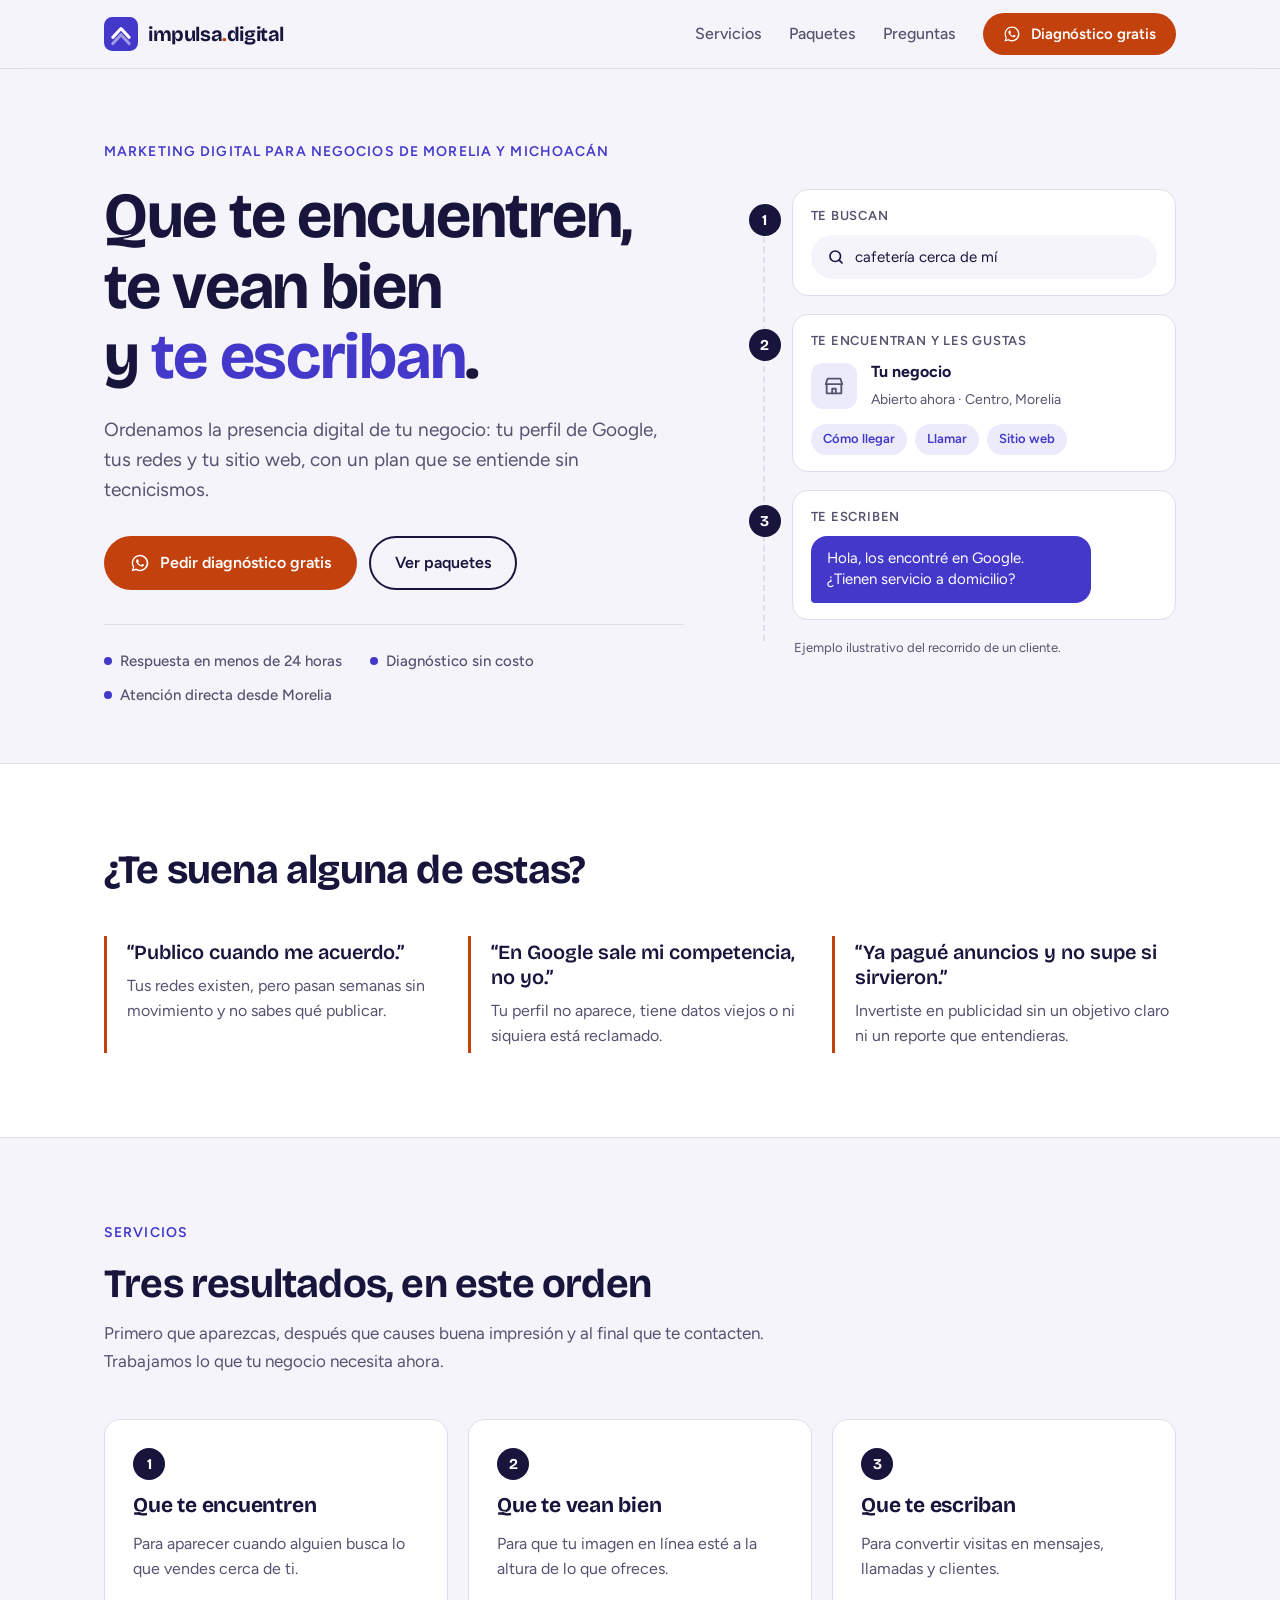
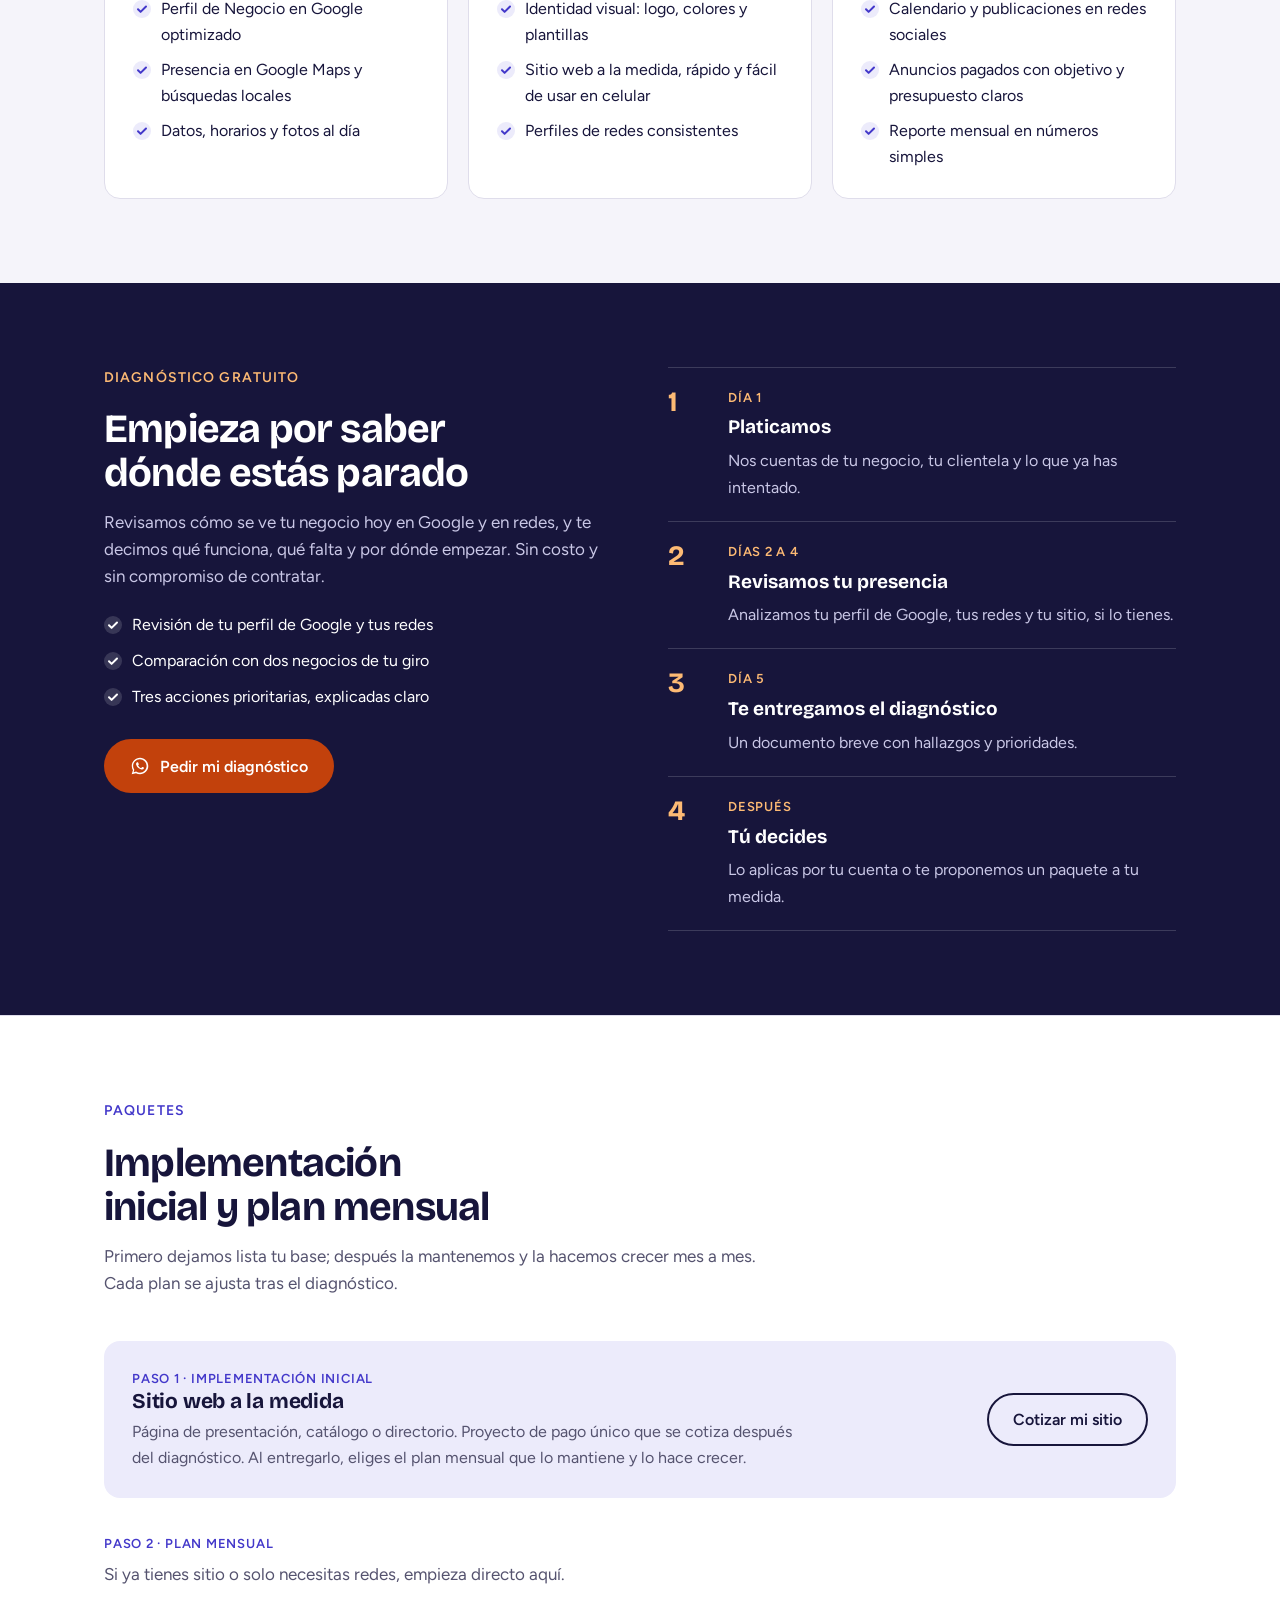
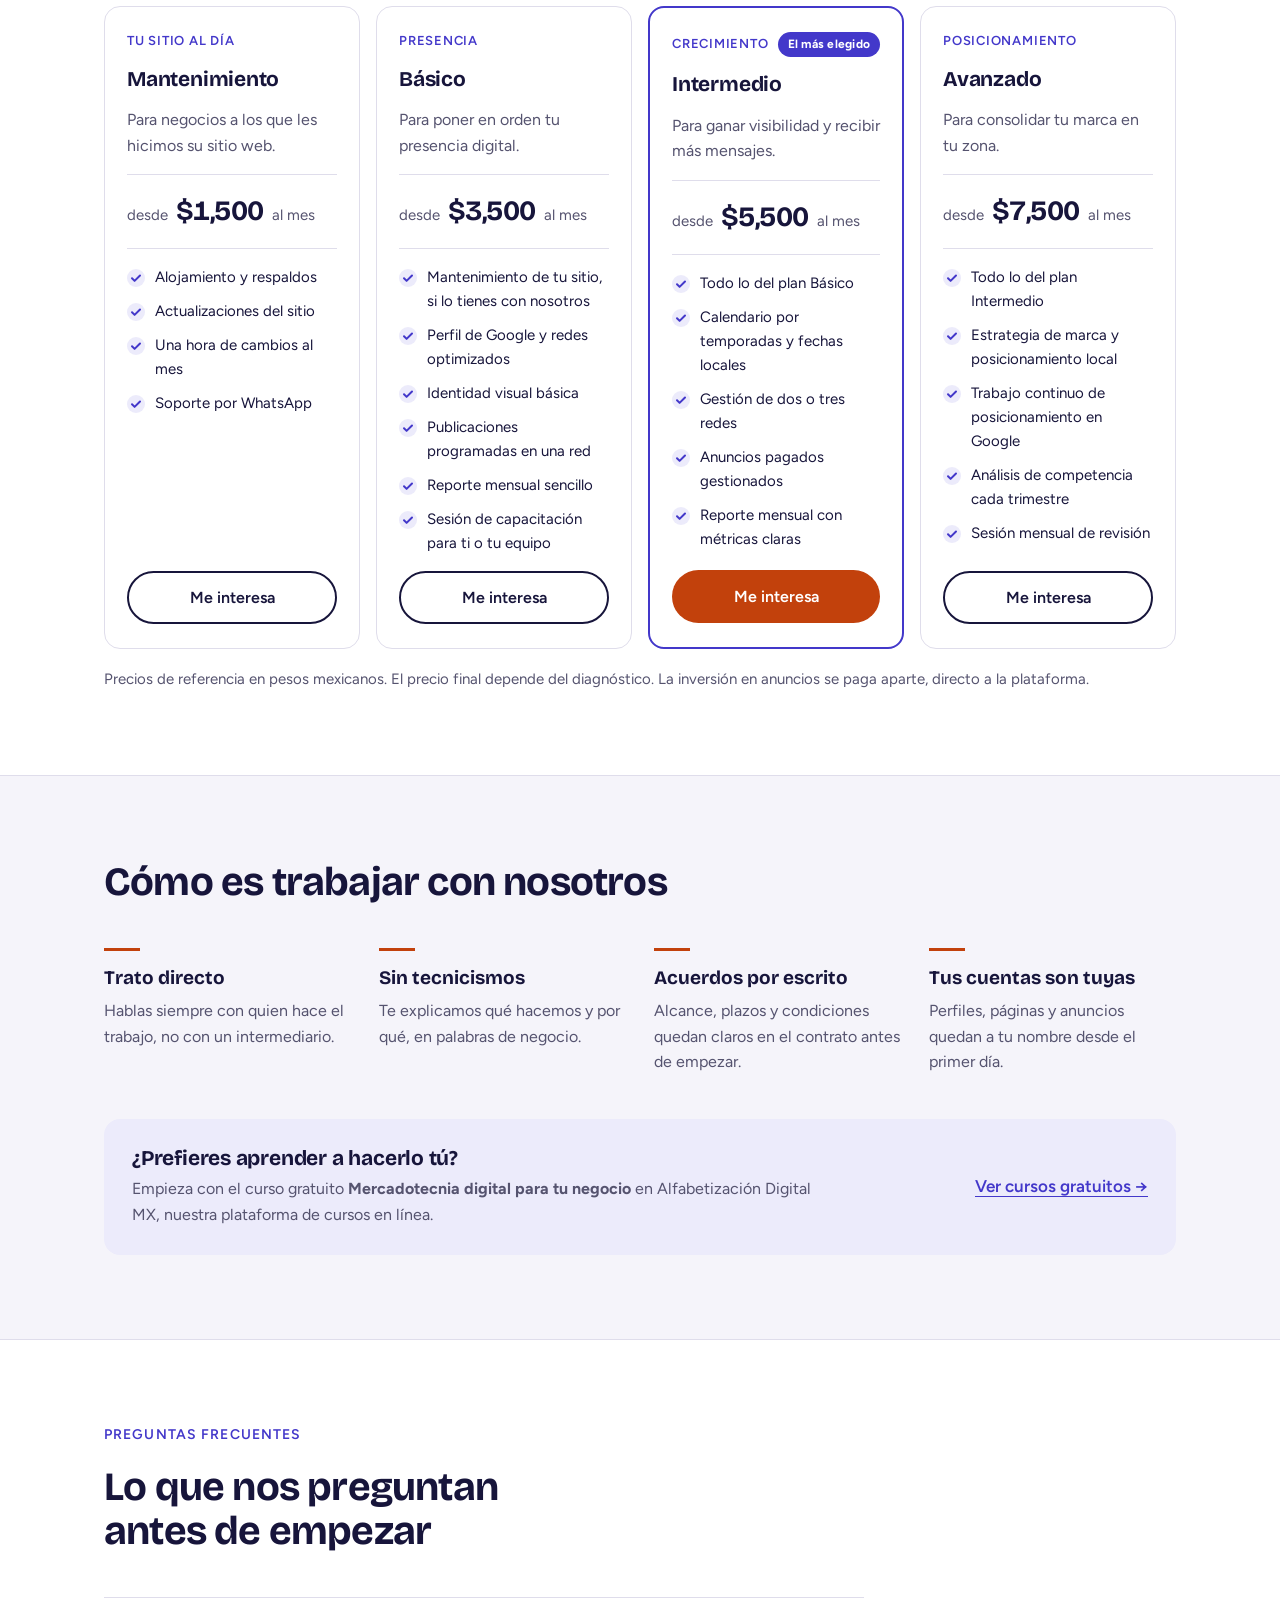
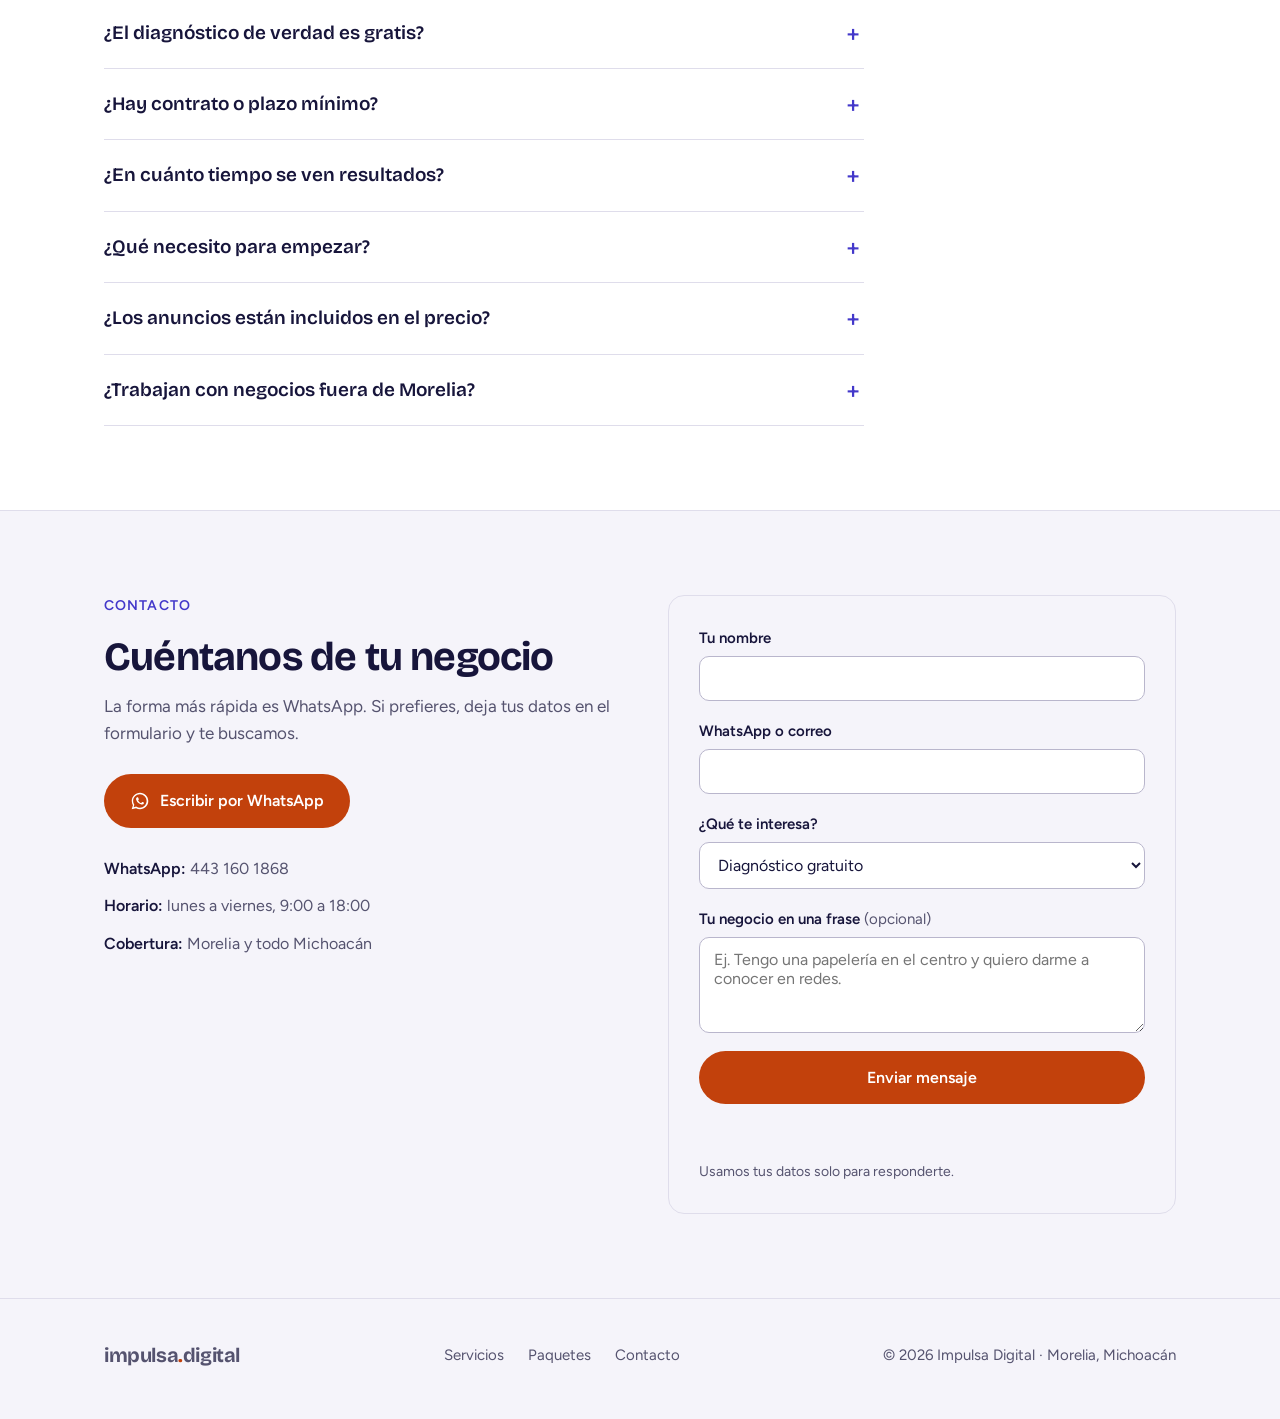
==== commit 51d93048: "Paquetes: implementación inicial y una sola escalera de planes mensuales Mantenimiento 1,500; Básico" ====
--- a/index.html
+++ b/index.html
@@ -214,62 +214,75 @@
     <div class="wrap">
       <div class="section-head">
         <span class="eyebrow">Paquetes</span>
-        <h2 id="t-paquetes">Un punto de partida para cada etapa</h2>
-        <p>Cada negocio es distinto: el paquete se ajusta después del diagnóstico.</p>
-      </div>
+        <h2 id="t-paquetes">Implementación inicial y plan mensual</h2>
+        <p>Primero dejamos lista tu base; después la mantenemos y la hacemos crecer mes a mes. Cada plan se ajusta tras el diagnóstico.</p>
+      </div>
+      <div class="web-plan">
+        <div>
+          <span class="plan-kicker">Paso 1 · Implementación inicial</span>
+          <h3>Sitio web a la medida</h3>
+          <p>Página de presentación, catálogo o directorio. Proyecto de pago único que se cotiza después del diagnóstico. Al entregarlo, eliges el plan mensual que lo mantiene y lo hace crecer.</p>
+        </div>
+        <a class="btn btn-line" href="#contacto" data-interes="Sitio web">Cotizar mi sitio</a>
+      </div>
+      <p class="plans-title"><span class="plan-kicker">Paso 2 · Plan mensual</span>Si ya tienes sitio o solo necesitas redes, empieza directo aquí.</p>
       <div class="plans">
+        <article class="plan">
+          <span class="plan-kicker">Tu sitio al día</span>
+          <h3>Mantenimiento</h3>
+          <p class="plan-for">Para negocios a los que les hicimos su sitio web.</p>
+          <p class="price">desde <strong>$1,500</strong> al mes</p>
+          <ul class="ticks">
+            <li>Alojamiento y respaldos</li>
+            <li>Actualizaciones del sitio</li>
+            <li>Una hora de cambios al mes</li>
+            <li>Soporte por WhatsApp</li>
+          </ul>
+          <a class="btn btn-line" href="#contacto" data-interes="Plan Mantenimiento">Me interesa</a>
+        </article>
         <article class="plan">
           <span class="plan-kicker">Presencia</span>
           <h3>Básico</h3>
-          <p class="plan-for">Para negocios que aún no tienen su presencia digital en orden.</p>
-          <!-- PRECIO PROVISIONAL: cifra de referencia sugerida, pendiente de confirmar -->
-          <p class="price">desde <strong>$2,900</strong> al mes</p>
-          <ul class="ticks">
+          <p class="plan-for">Para poner en orden tu presencia digital.</p>
+          <p class="price">desde <strong>$3,500</strong> al mes</p>
+          <ul class="ticks">
+            <li>Mantenimiento de tu sitio, si lo tienes con nosotros</li>
             <li>Perfil de Google y redes optimizados</li>
             <li>Identidad visual básica</li>
             <li>Publicaciones programadas en una red</li>
             <li>Reporte mensual sencillo</li>
             <li>Sesión de capacitación para ti o tu equipo</li>
           </ul>
-          <a class="btn btn-line" href="#contacto" data-interes="Paquete Básico">Me interesa el Básico</a>
+          <a class="btn btn-line" href="#contacto" data-interes="Paquete Básico">Me interesa</a>
         </article>
         <article class="plan featured">
           <span class="plan-kicker">Crecimiento <b>El más elegido</b></span>
           <h3>Intermedio</h3>
-          <p class="plan-for">Para negocios con presencia básica que buscan más visibilidad.</p>
-          <!-- PRECIO PROVISIONAL -->
+          <p class="plan-for">Para ganar visibilidad y recibir más mensajes.</p>
           <p class="price">desde <strong>$5,500</strong> al mes</p>
           <ul class="ticks">
-            <li>Todo lo del paquete Básico</li>
+            <li>Todo lo del plan Básico</li>
             <li>Calendario por temporadas y fechas locales</li>
             <li>Gestión de dos o tres redes</li>
             <li>Anuncios pagados gestionados</li>
             <li>Reporte mensual con métricas claras</li>
           </ul>
-          <a class="btn btn-primary" href="#contacto" data-interes="Paquete Intermedio">Me interesa el Intermedio</a>
+          <a class="btn btn-primary" href="#contacto" data-interes="Paquete Intermedio">Me interesa</a>
         </article>
         <article class="plan">
           <span class="plan-kicker">Posicionamiento</span>
           <h3>Avanzado</h3>
-          <p class="plan-for">Para negocios establecidos que quieren consolidar su marca.</p>
-          <!-- PRECIO PROVISIONAL -->
-          <p class="price">desde <strong>$9,500</strong> al mes</p>
-          <ul class="ticks">
-            <li>Todo lo del paquete Intermedio</li>
+          <p class="plan-for">Para consolidar tu marca en tu zona.</p>
+          <p class="price">desde <strong>$7,500</strong> al mes</p>
+          <ul class="ticks">
+            <li>Todo lo del plan Intermedio</li>
             <li>Estrategia de marca y posicionamiento local</li>
-            <li>Campañas publicitarias optimizadas</li>
+            <li>Trabajo continuo de posicionamiento en Google</li>
             <li>Análisis de competencia cada trimestre</li>
             <li>Sesión mensual de revisión</li>
           </ul>
-          <a class="btn btn-line" href="#contacto" data-interes="Paquete Avanzado">Me interesa el Avanzado</a>
-        </article>
-      </div>
-      <div class="web-plan">
-        <div>
-          <h3>Sitio web a la medida</h3>
-          <p>Página de presentación, catálogo o directorio. Proyecto de pago único; se cotiza después del diagnóstico, según secciones y funciones.</p>
-        </div>
-        <a class="btn btn-line" href="#contacto" data-interes="Sitio web">Cotizar mi sitio</a>
+          <a class="btn btn-line" href="#contacto" data-interes="Paquete Avanzado">Me interesa</a>
+        </article>
       </div>
       <p class="price-note">Precios de referencia en pesos mexicanos. El precio final depende del diagnóstico. La inversión en anuncios se paga aparte, directo a la plataforma.</p>
     </div>
@@ -363,10 +376,11 @@
           <label for="interes">¿Qué te interesa?</label>
           <select id="interes" name="interes">
             <option>Diagnóstico gratuito</option>
+            <option>Sitio web</option>
+            <option>Plan Mantenimiento</option>
             <option>Paquete Básico</option>
             <option>Paquete Intermedio</option>
             <option>Paquete Avanzado</option>
-            <option>Sitio web</option>
             <option>Aún no estoy seguro</option>
           </select>
         </div>
--- a/css/site.css
+++ b/css/site.css
@@ -133,8 +133,9 @@
 .works-note{margin-top:28px;color:var(--ink-soft);max-width:44em;}
 
 /* Paquetes */
-.plans{display:grid;grid-template-columns:repeat(3,1fr);gap:20px;align-items:stretch;}
-.plan{background:var(--surface);border:1px solid var(--line);border-radius:var(--radius);padding:28px;display:flex;flex-direction:column;gap:16px;}
+.plans{display:grid;grid-template-columns:repeat(4,1fr);gap:16px;align-items:stretch;}
+.plans-title{margin:36px 0 18px;color:var(--ink-soft);display:flex;flex-direction:column;gap:6px;}
+.plan{background:var(--surface);border:1px solid var(--line);border-radius:var(--radius);padding:24px 22px;display:flex;flex-direction:column;gap:16px;}
 .plan.featured{border:2px solid var(--brand);}
 .plan-kicker{font-size:13px;font-weight:600;letter-spacing:.06em;text-transform:uppercase;color:var(--brand);display:flex;justify-content:space-between;gap:8px;align-items:center;}
 .plan-kicker b{background:var(--brand);color:#fff;border-radius:999px;padding:3px 10px;font-size:12px;letter-spacing:.02em;text-transform:none;}
@@ -143,7 +144,9 @@
 .price strong{font-family:var(--display);font-size:30px;letter-spacing:-.02em;color:var(--ink);font-variant-numeric:tabular-nums;margin:0 4px;}
 .plan .ticks{flex:1;}
 .plan .btn{width:100%;}
-.web-plan{margin-top:20px;background:var(--brand-tint);border-radius:var(--radius);padding:28px;display:flex;flex-wrap:wrap;align-items:center;justify-content:space-between;gap:20px;}
+.plan .ticks{font-size:15px;}
+.price strong{font-size:28px;}
+.web-plan{background:var(--brand-tint);border-radius:var(--radius);padding:28px;display:flex;flex-wrap:wrap;align-items:center;justify-content:space-between;gap:20px;}
 .web-plan div{max-width:40em;}
 .web-plan p{color:var(--ink-soft);margin-top:6px;font-size:16px;}
 .learn{margin-top:44px;}
@@ -202,11 +205,16 @@
 .draft{background:#FEF3C7;border:1px solid #F59E0B;color:#78350F;border-radius:12px;padding:14px 18px;font-size:15px;margin-bottom:28px;}
 
 /* Adaptación */
+@media(max-width:1100px){
+  .plans{grid-template-columns:1fr 1fr;}
+}
+@media(max-width:620px){
+  .plans{grid-template-columns:1fr;}
+}
 @media(max-width:960px){
   .hero-grid,.diag-grid,.contact-grid{grid-template-columns:1fr;gap:44px;}
-  .pains,.services,.plans{grid-template-columns:1fr;}
+  .pains,.services{grid-template-columns:1fr;}
   .promises{grid-template-columns:1fr 1fr;}
-  .plan.featured{order:-1;}
 }
 @media(max-width:760px){
   body{font-size:16px;}
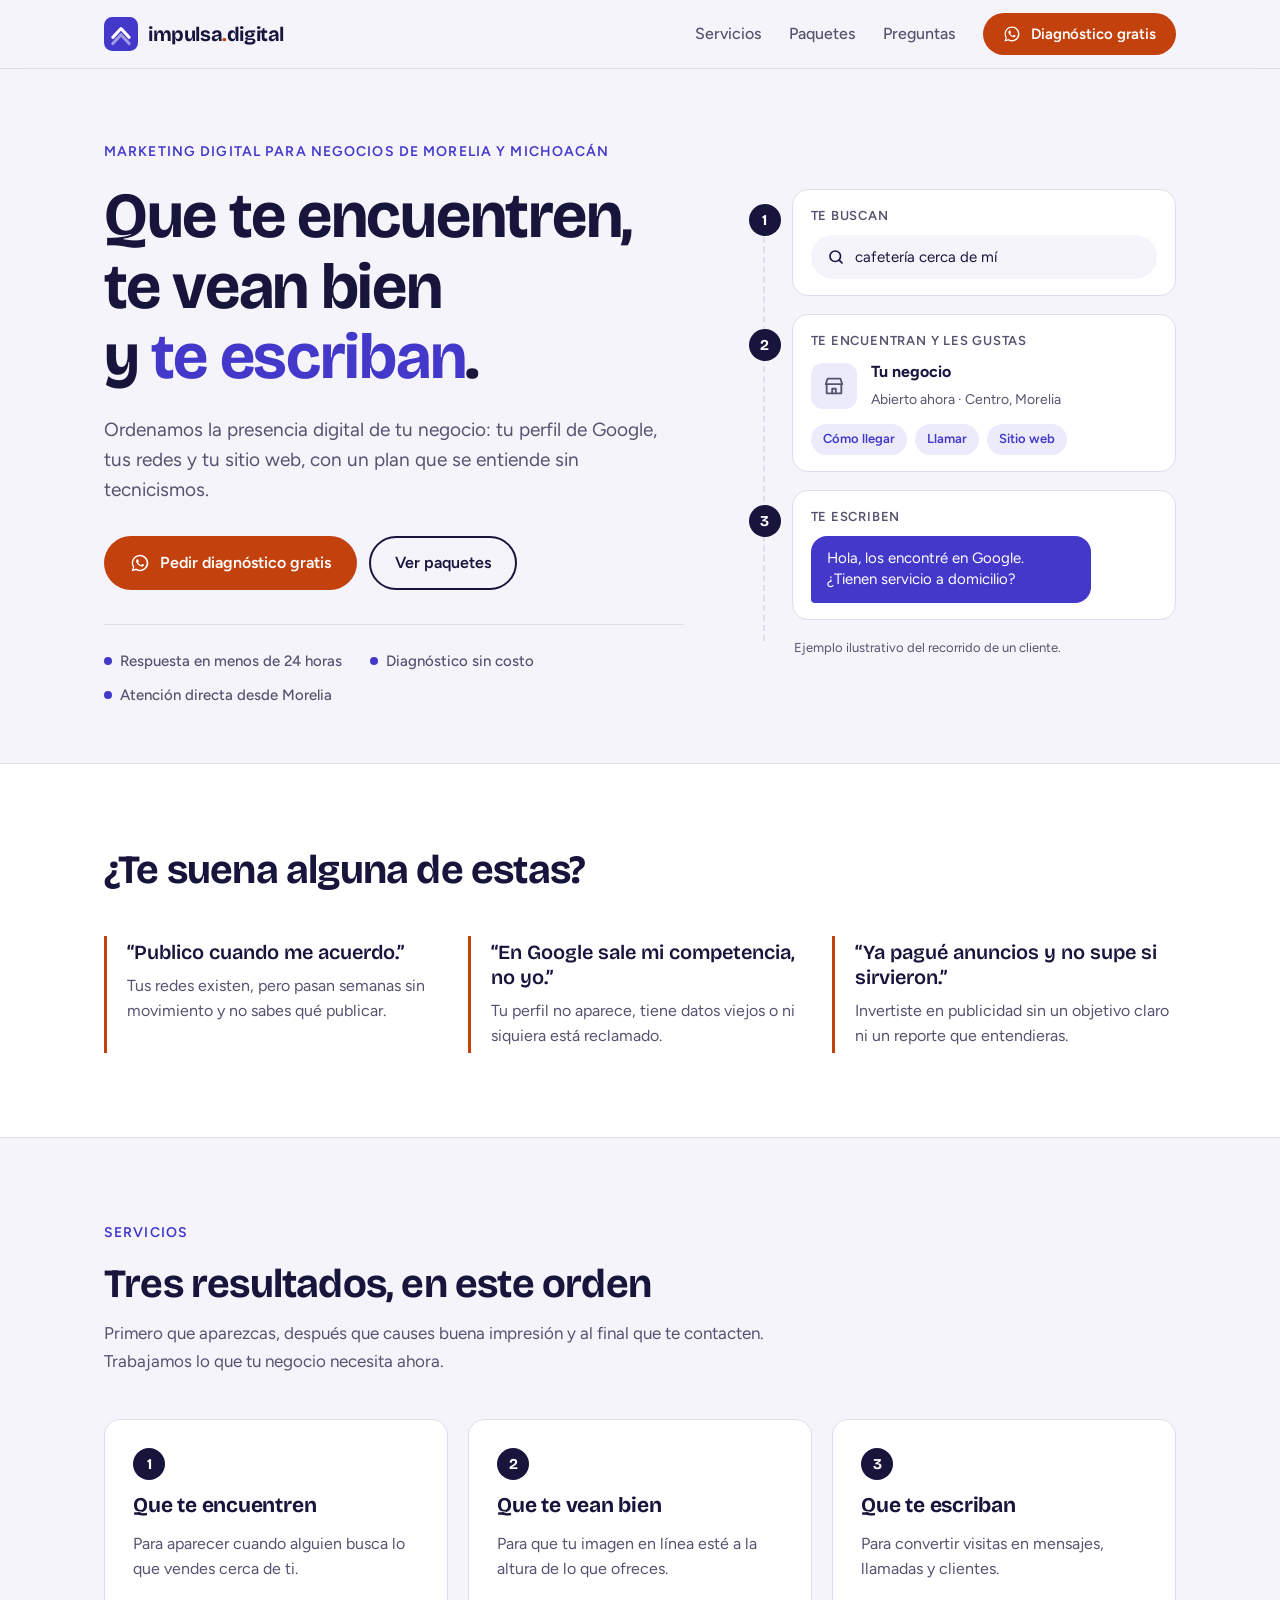
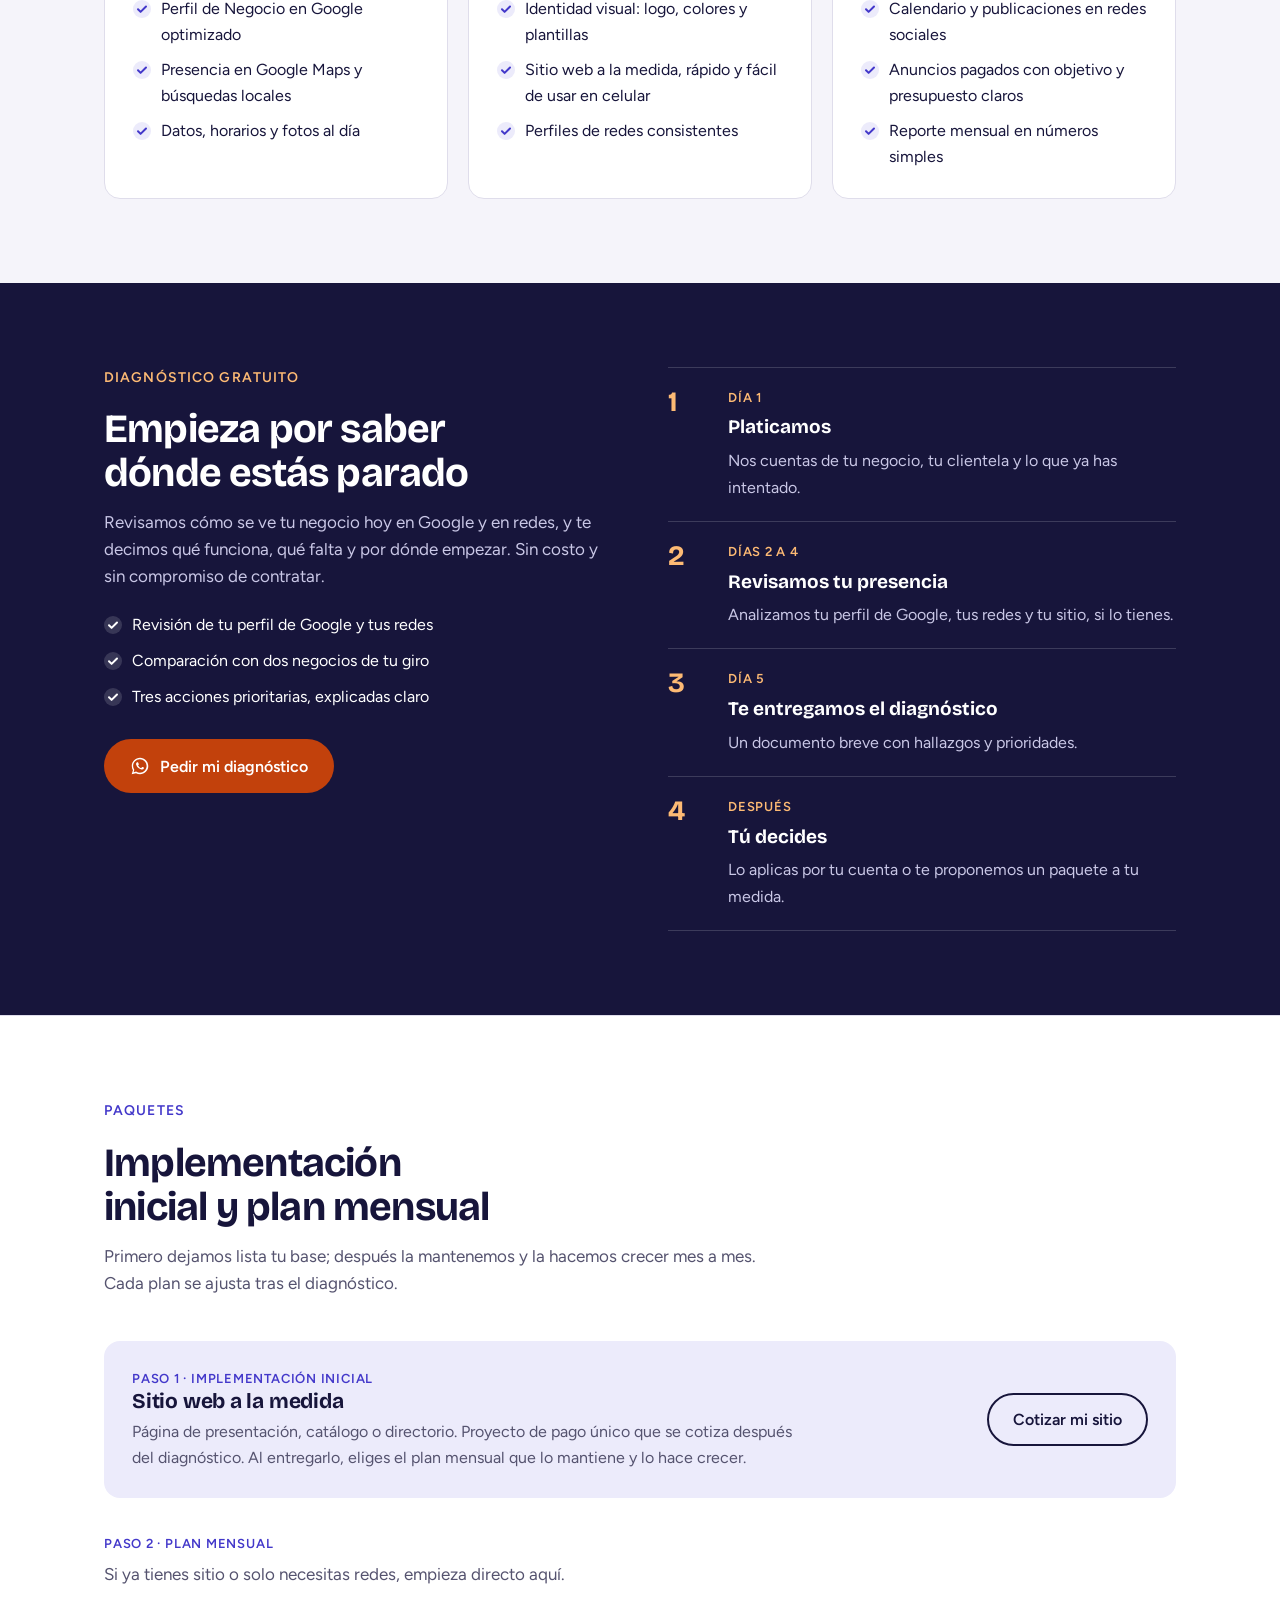
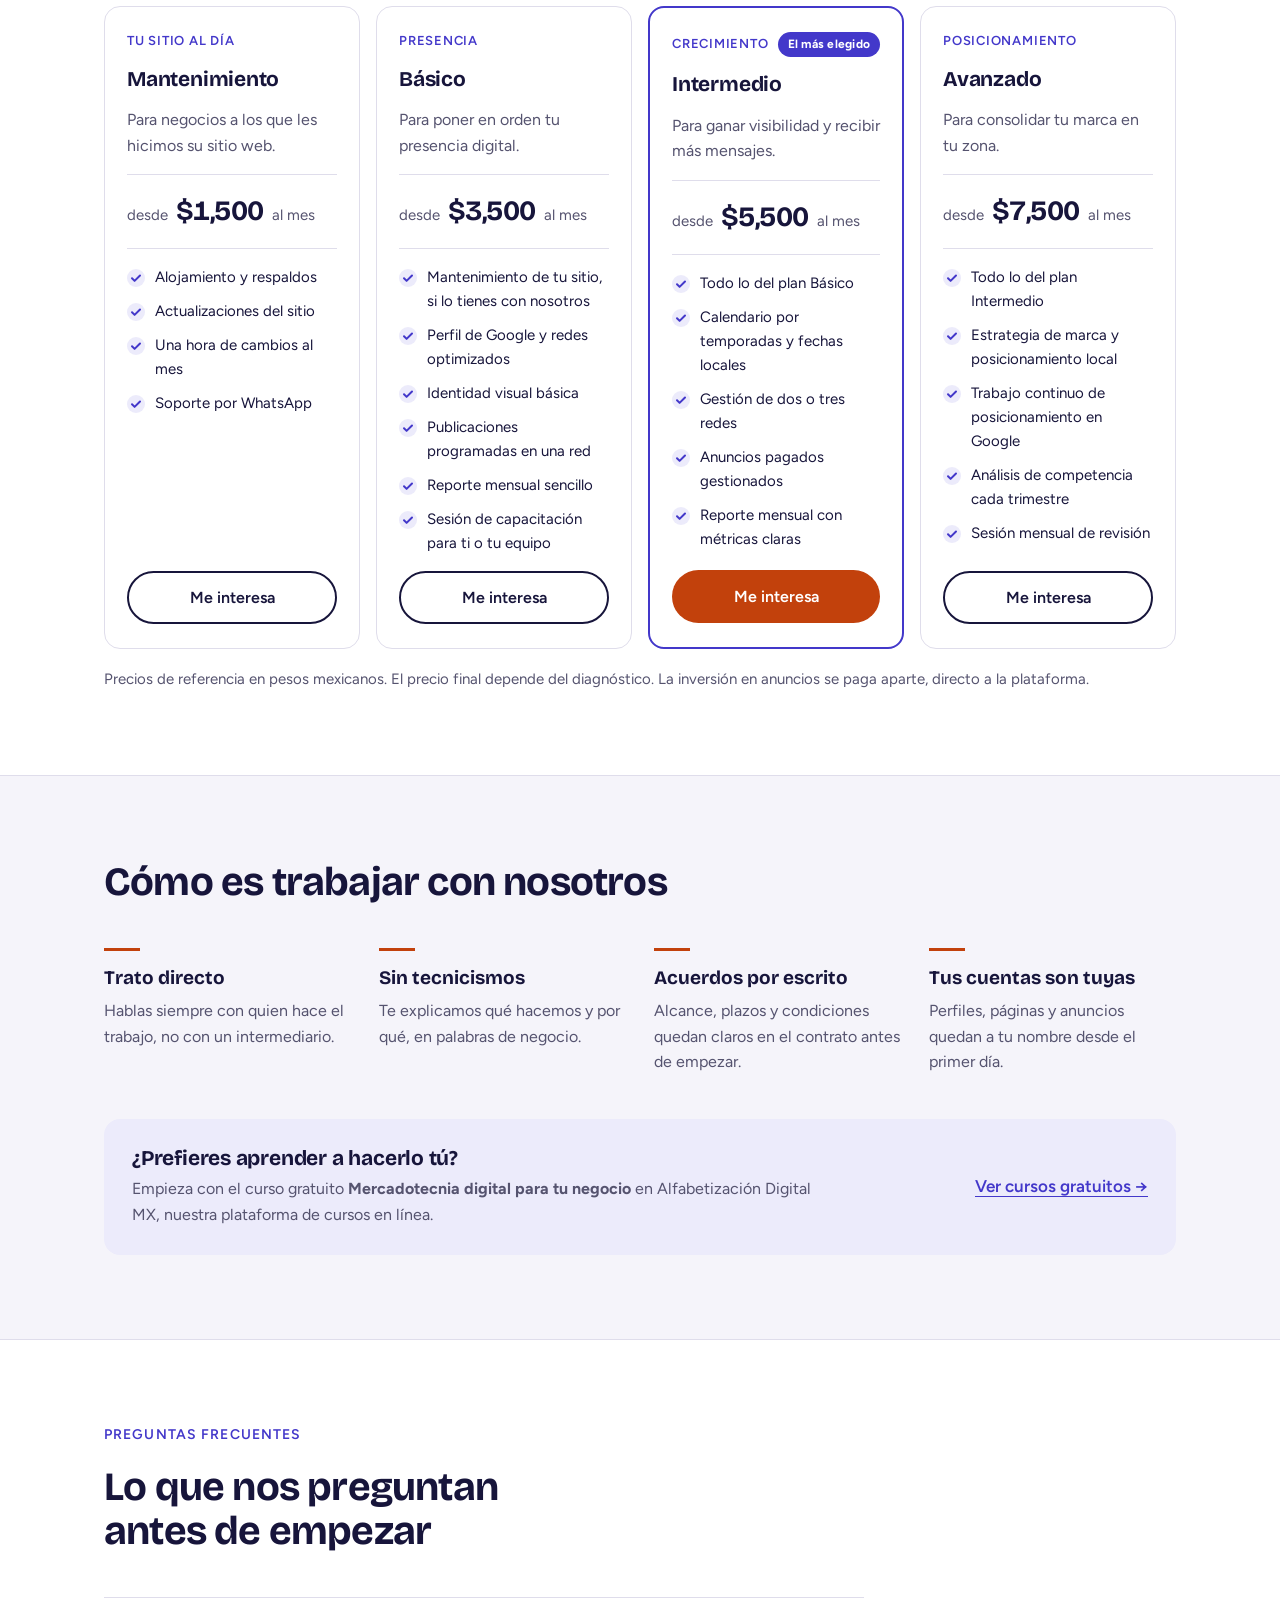
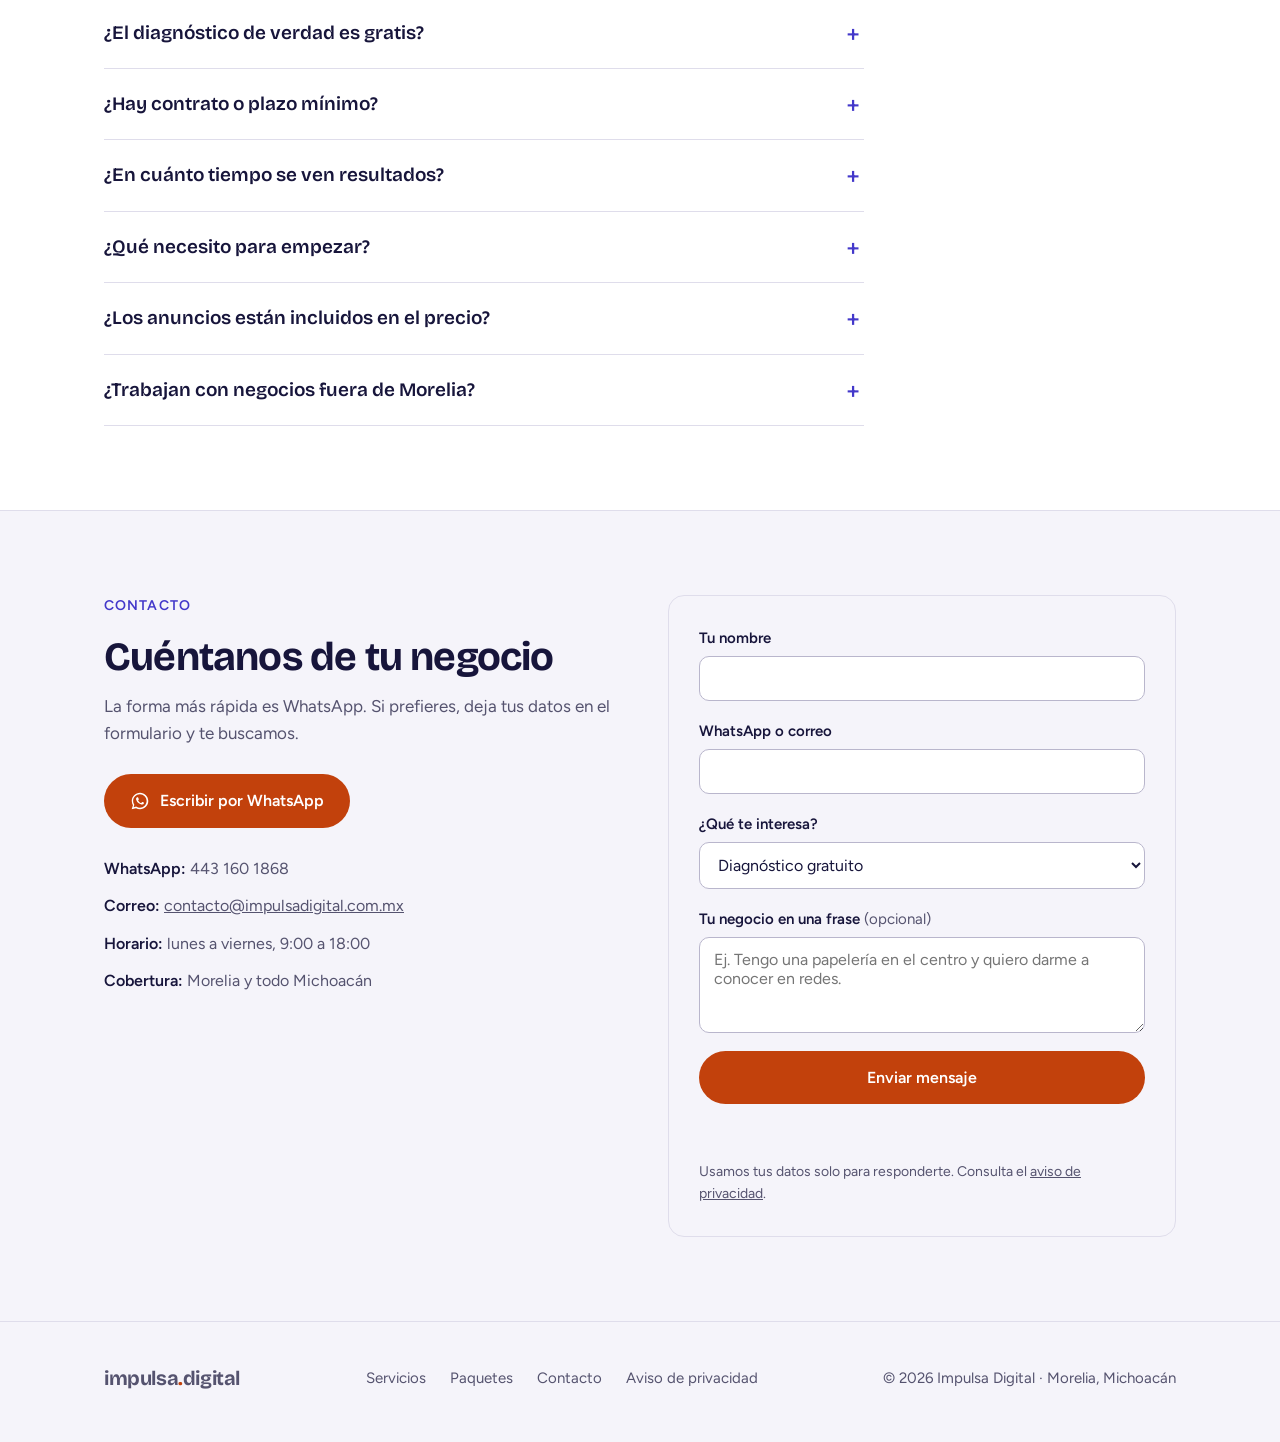
==== commit 663a7b38: "Publica aviso de privacidad y correo de contacto Co-Authored-By: Claude Fable 5.2 <noreply@anthropic" ====
--- a/index.html
+++ b/index.html
@@ -26,15 +26,15 @@
   "url": "https://impulsadigital.com.mx/",
   "description": "Marketing digital para negocios locales: perfil de Google, redes sociales, sitios web y anuncios.",
   "telephone": "+524431601868",
+  "email": "contacto@impulsadigital.com.mx",
   "areaServed": ["Morelia", "Michoacán"],
   "address": { "@type": "PostalAddress", "addressLocality": "Morelia", "addressRegion": "Michoacán", "addressCountry": "MX" },
   "openingHours": "Mo-Fr 09:00-18:00"
 }
 </script>
-<!-- Google Analytics 4: sustituye G-XXXXXXXXXX por tu ID de medición y quita este comentario.
-<script async src="https://www.googletagmanager.com/gtag/js?id=G-XXXXXXXXXX"></script>
-<script>window.dataLayer=window.dataLayer||[];function gtag(){dataLayer.push(arguments);}gtag('js',new Date());gtag('config','G-XXXXXXXXXX');</script>
--->
+<!-- Google Analytics 4 -->
+<script async src="https://www.googletagmanager.com/gtag/js?id=G-3FEMDLM26Y"></script>
+<script>window.dataLayer=window.dataLayer||[];function gtag(){dataLayer.push(arguments);}gtag('js',new Date());gtag('config','G-3FEMDLM26Y');</script>
 </head>
 <body>
 
@@ -358,6 +358,7 @@
         </a>
         <ul class="facts">
           <li><b>WhatsApp:</b> 443 160 1868</li>
+          <li><b>Correo:</b> <a href="mailto:contacto@impulsadigital.com.mx">contacto@impulsadigital.com.mx</a></li>
           <li><b>Horario:</b> lunes a viernes, 9:00 a 18:00</li>
           <li><b>Cobertura:</b> Morelia y todo Michoacán</li>
         </ul>
@@ -394,7 +395,7 @@
         </div>
         <button type="submit" class="btn btn-primary">Enviar mensaje</button>
         <p class="form-status" id="formStatus" role="status" aria-live="polite"></p>
-        <p class="form-note">Usamos tus datos solo para responderte.</p>
+        <p class="form-note">Usamos tus datos solo para responderte. Consulta el <a href="privacidad.html">aviso de privacidad</a>.</p>
       </form>
     </div>
   </section>
@@ -410,6 +411,7 @@
       <a href="#servicios">Servicios</a>
       <a href="#paquetes">Paquetes</a>
       <a href="#contacto">Contacto</a>
+      <a href="privacidad.html">Aviso de privacidad</a>
     </div>
     <span>© <span id="year">2026</span> Impulsa Digital · Morelia, Michoacán</span>
   </div>
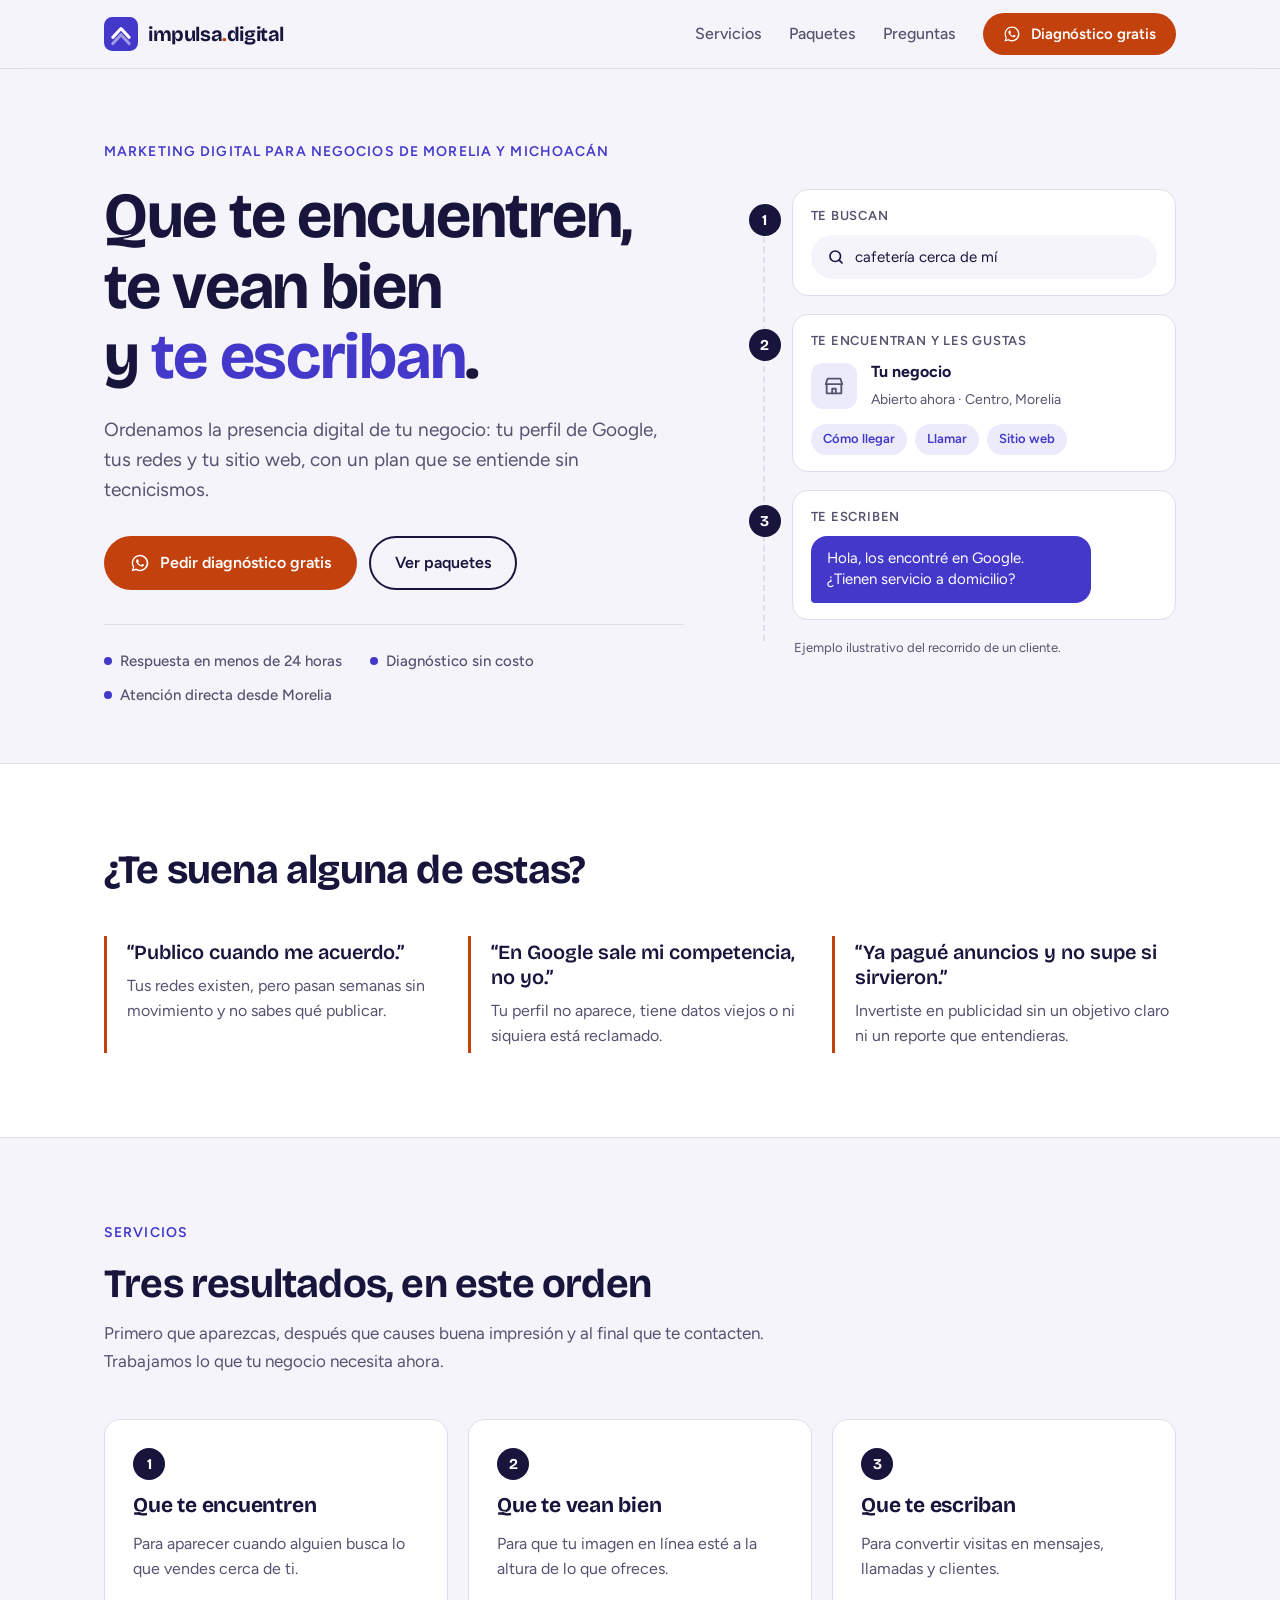
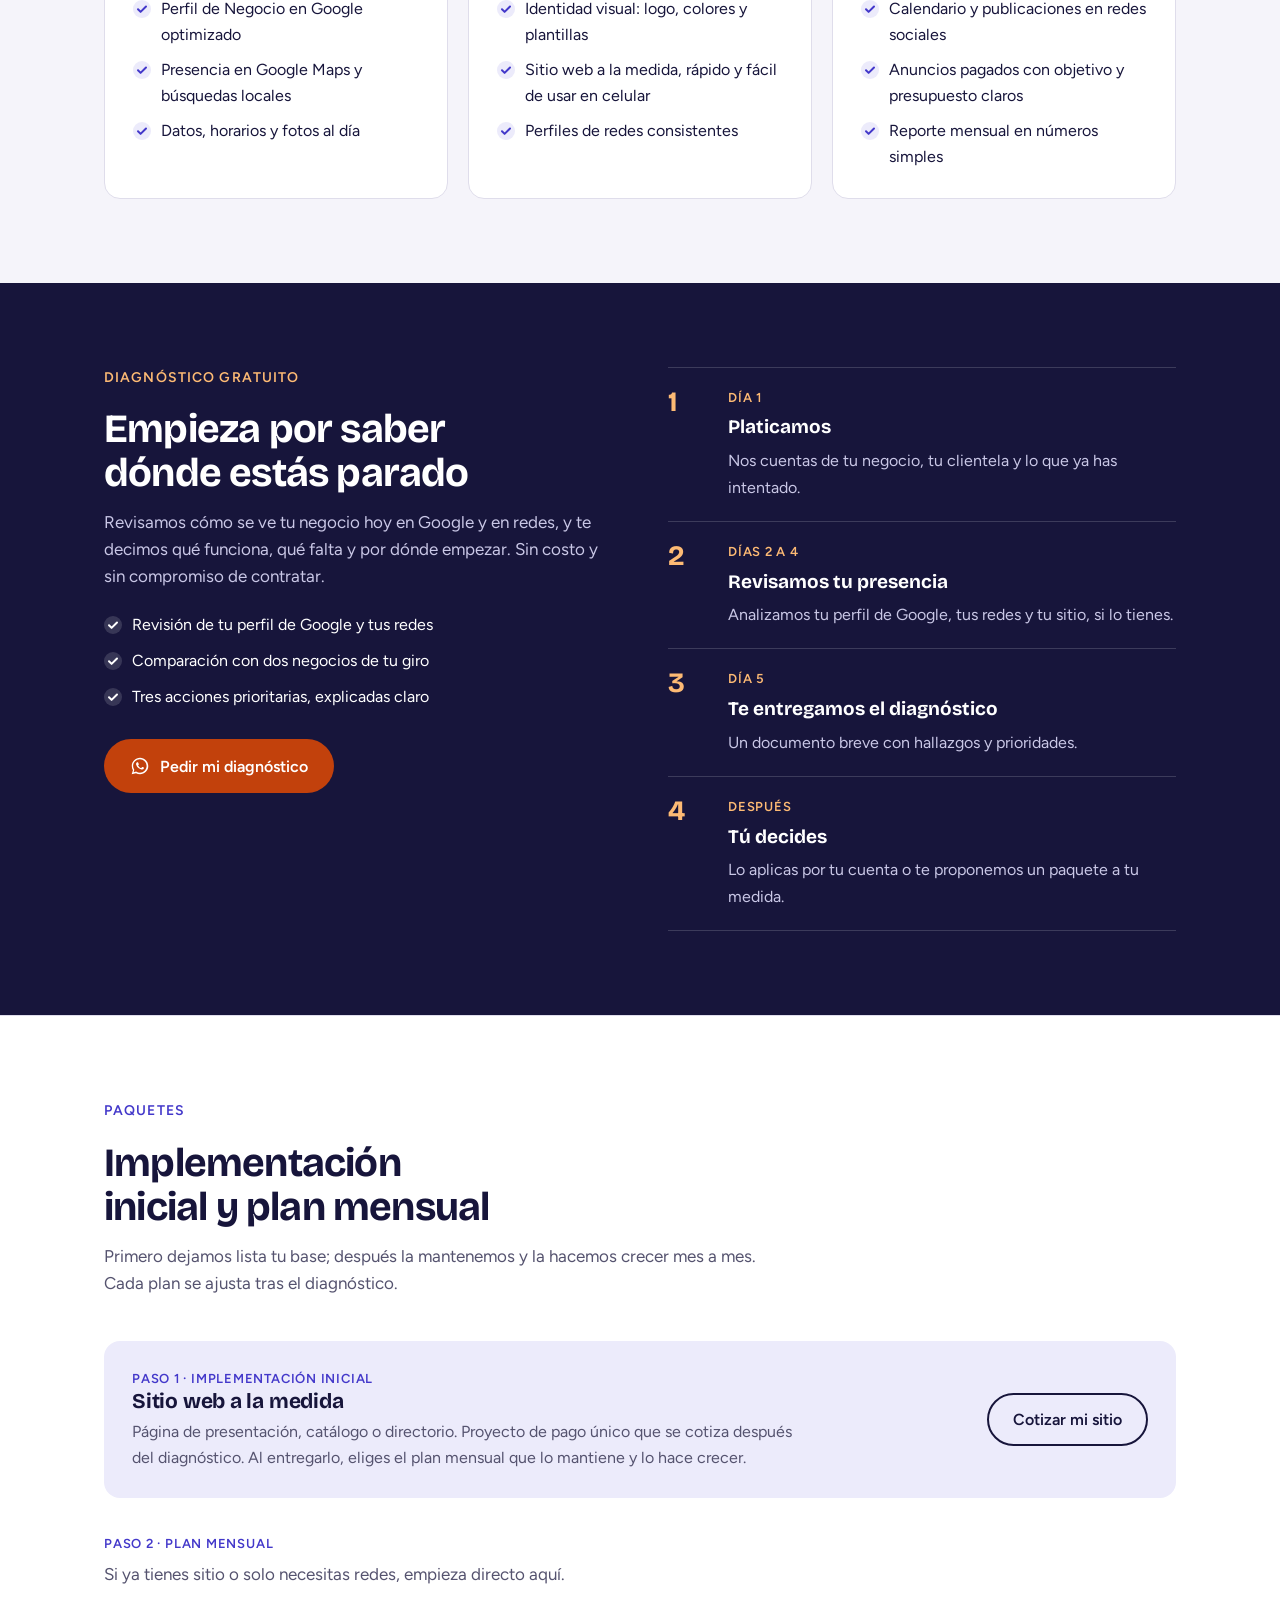
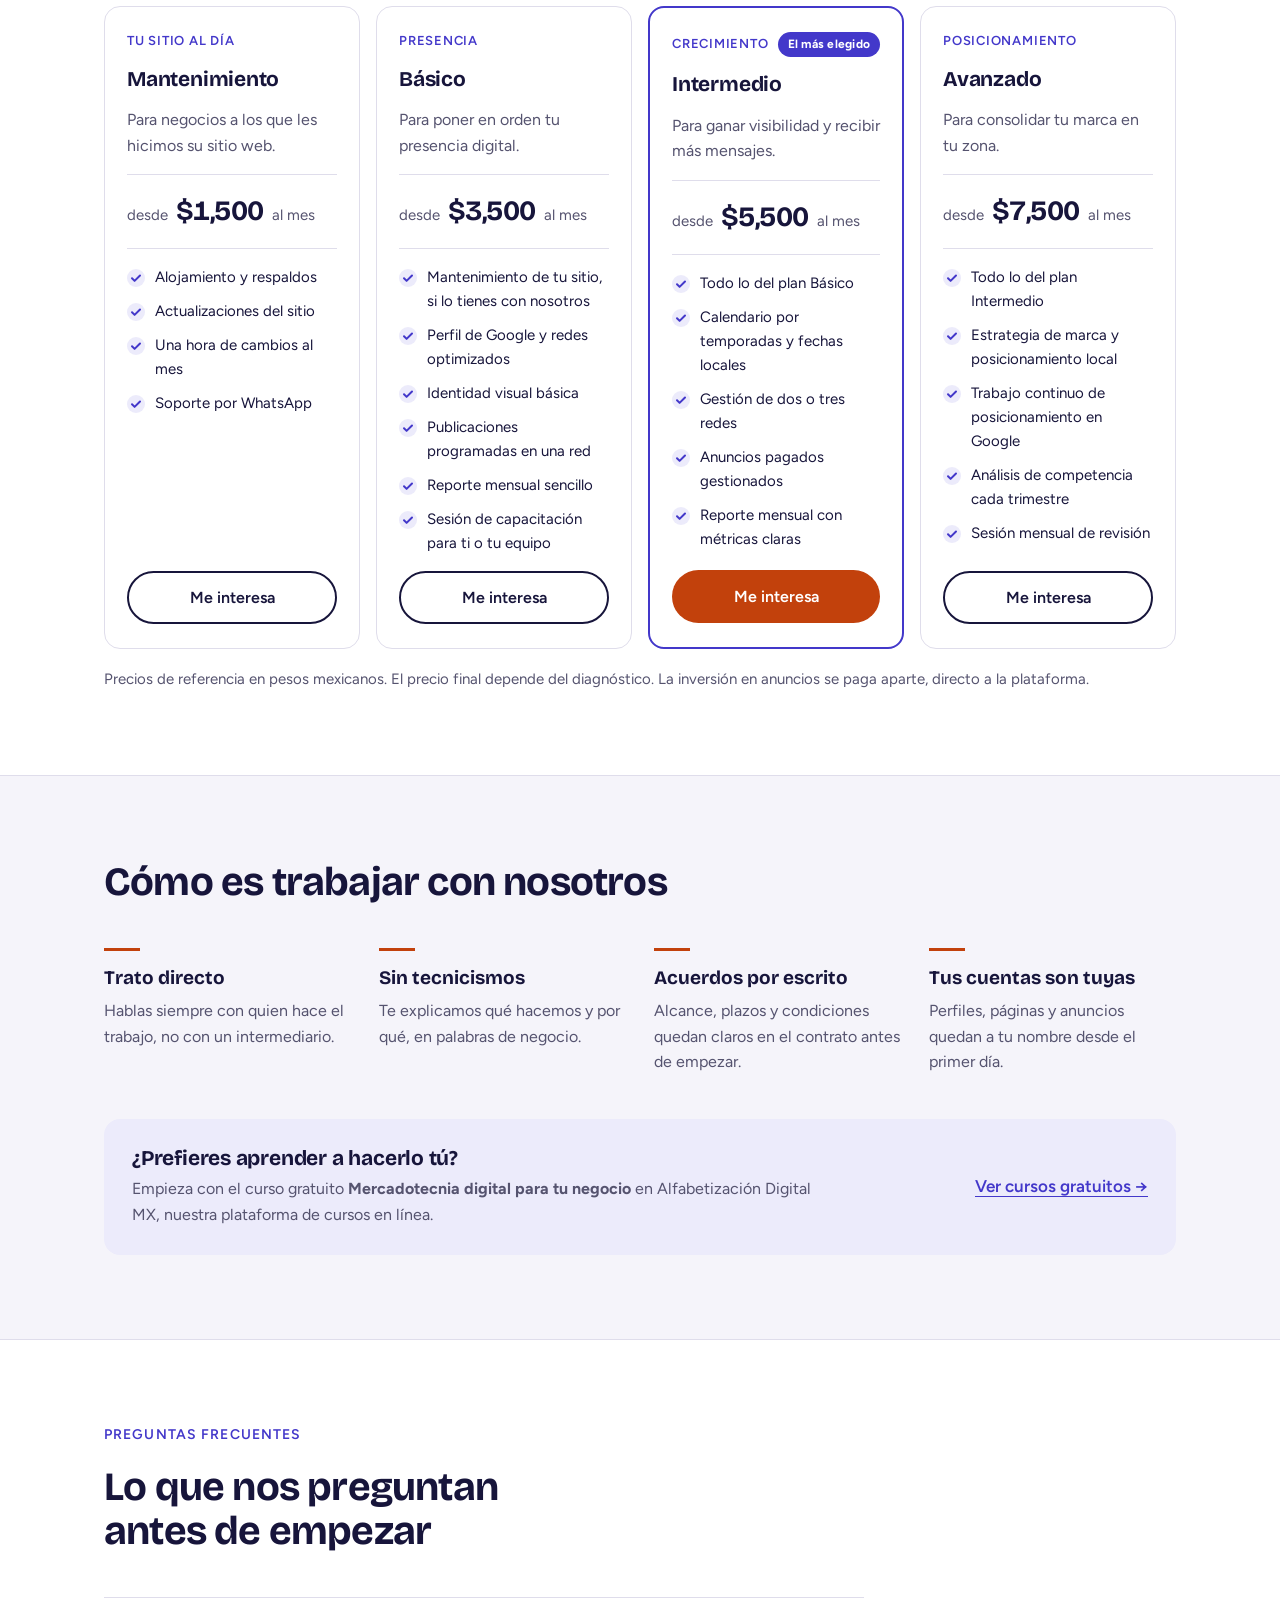
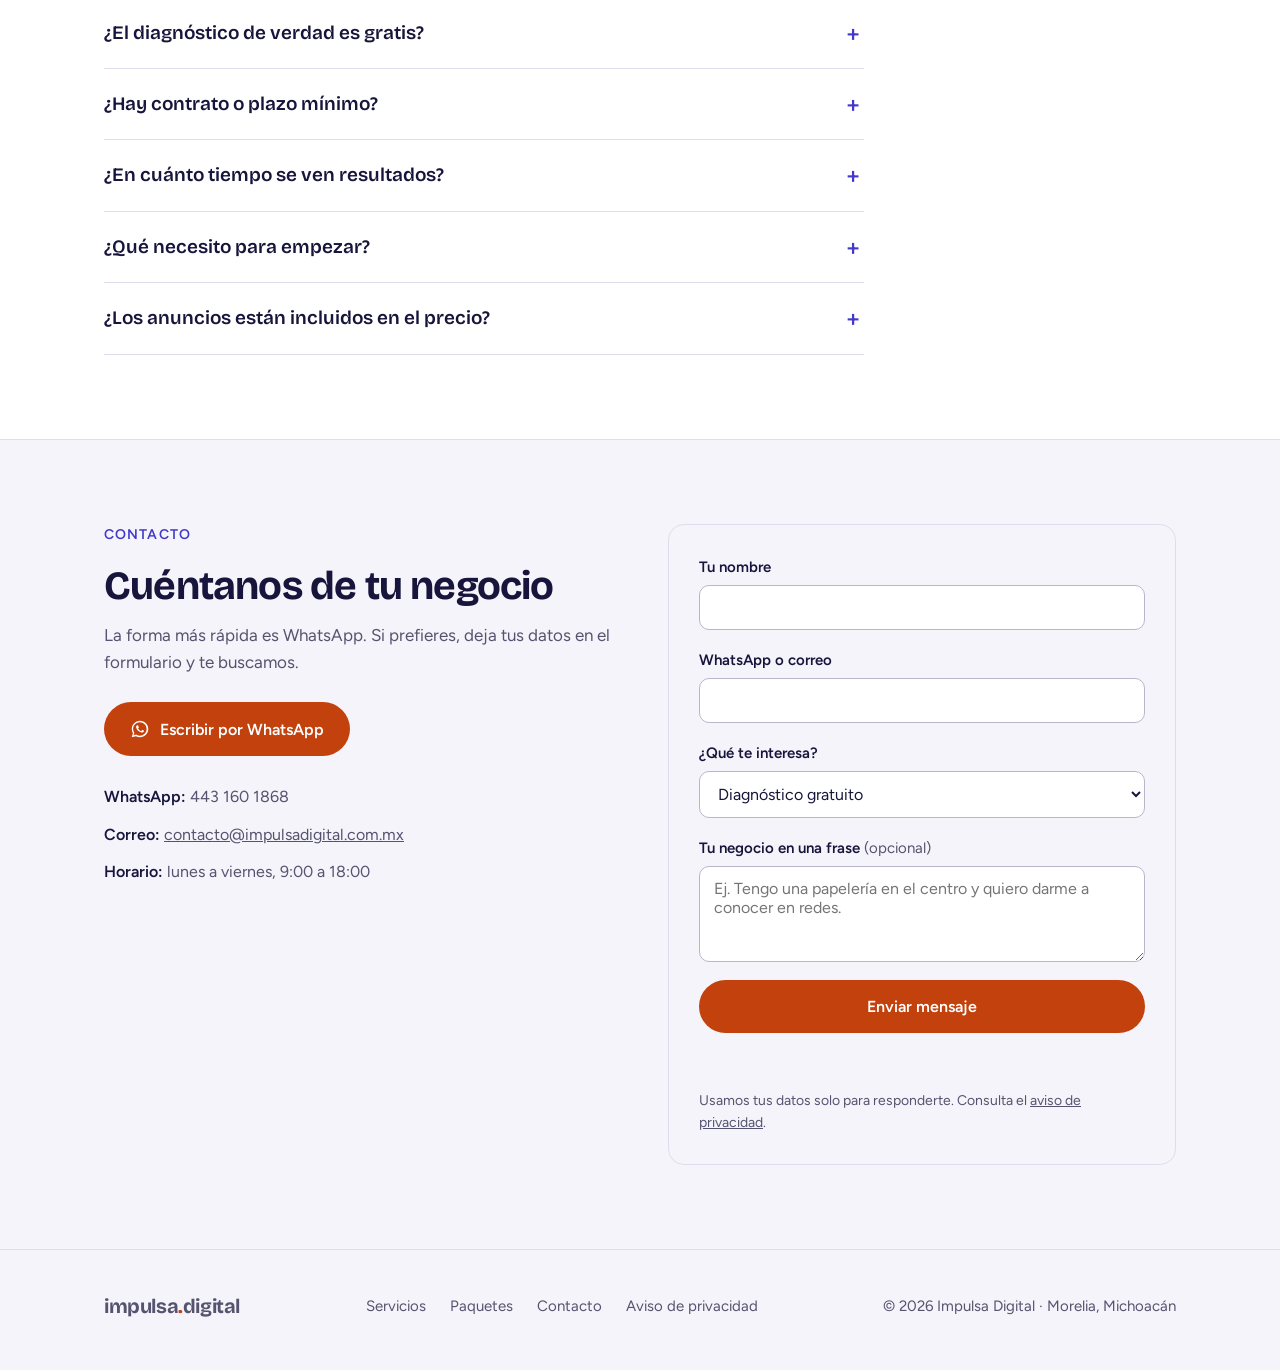
==== commit fe2d8467: "Quita la pregunta sobre Morelia y la línea de cobertura Co-Authored-By: Claude Fable 5.2 <noreply@an" ====
--- a/index.html
+++ b/index.html
@@ -338,10 +338,6 @@
           <summary>¿Los anuncios están incluidos en el precio?</summary>
           <p>El paquete incluye la gestión de los anuncios. El presupuesto de publicidad lo defines tú y se paga directo a Google o Meta.</p>
         </details>
-        <details>
-          <summary>¿Trabajan con negocios fuera de Morelia?</summary>
-          <p>Sí. Atendemos negocios de todo Michoacán por videollamada y WhatsApp.</p>
-        </details>
       </div>
     </div>
   </section>
@@ -360,7 +356,6 @@
           <li><b>WhatsApp:</b> 443 160 1868</li>
           <li><b>Correo:</b> <a href="mailto:contacto@impulsadigital.com.mx">contacto@impulsadigital.com.mx</a></li>
           <li><b>Horario:</b> lunes a viernes, 9:00 a 18:00</li>
-          <li><b>Cobertura:</b> Morelia y todo Michoacán</li>
         </ul>
       </div>
 
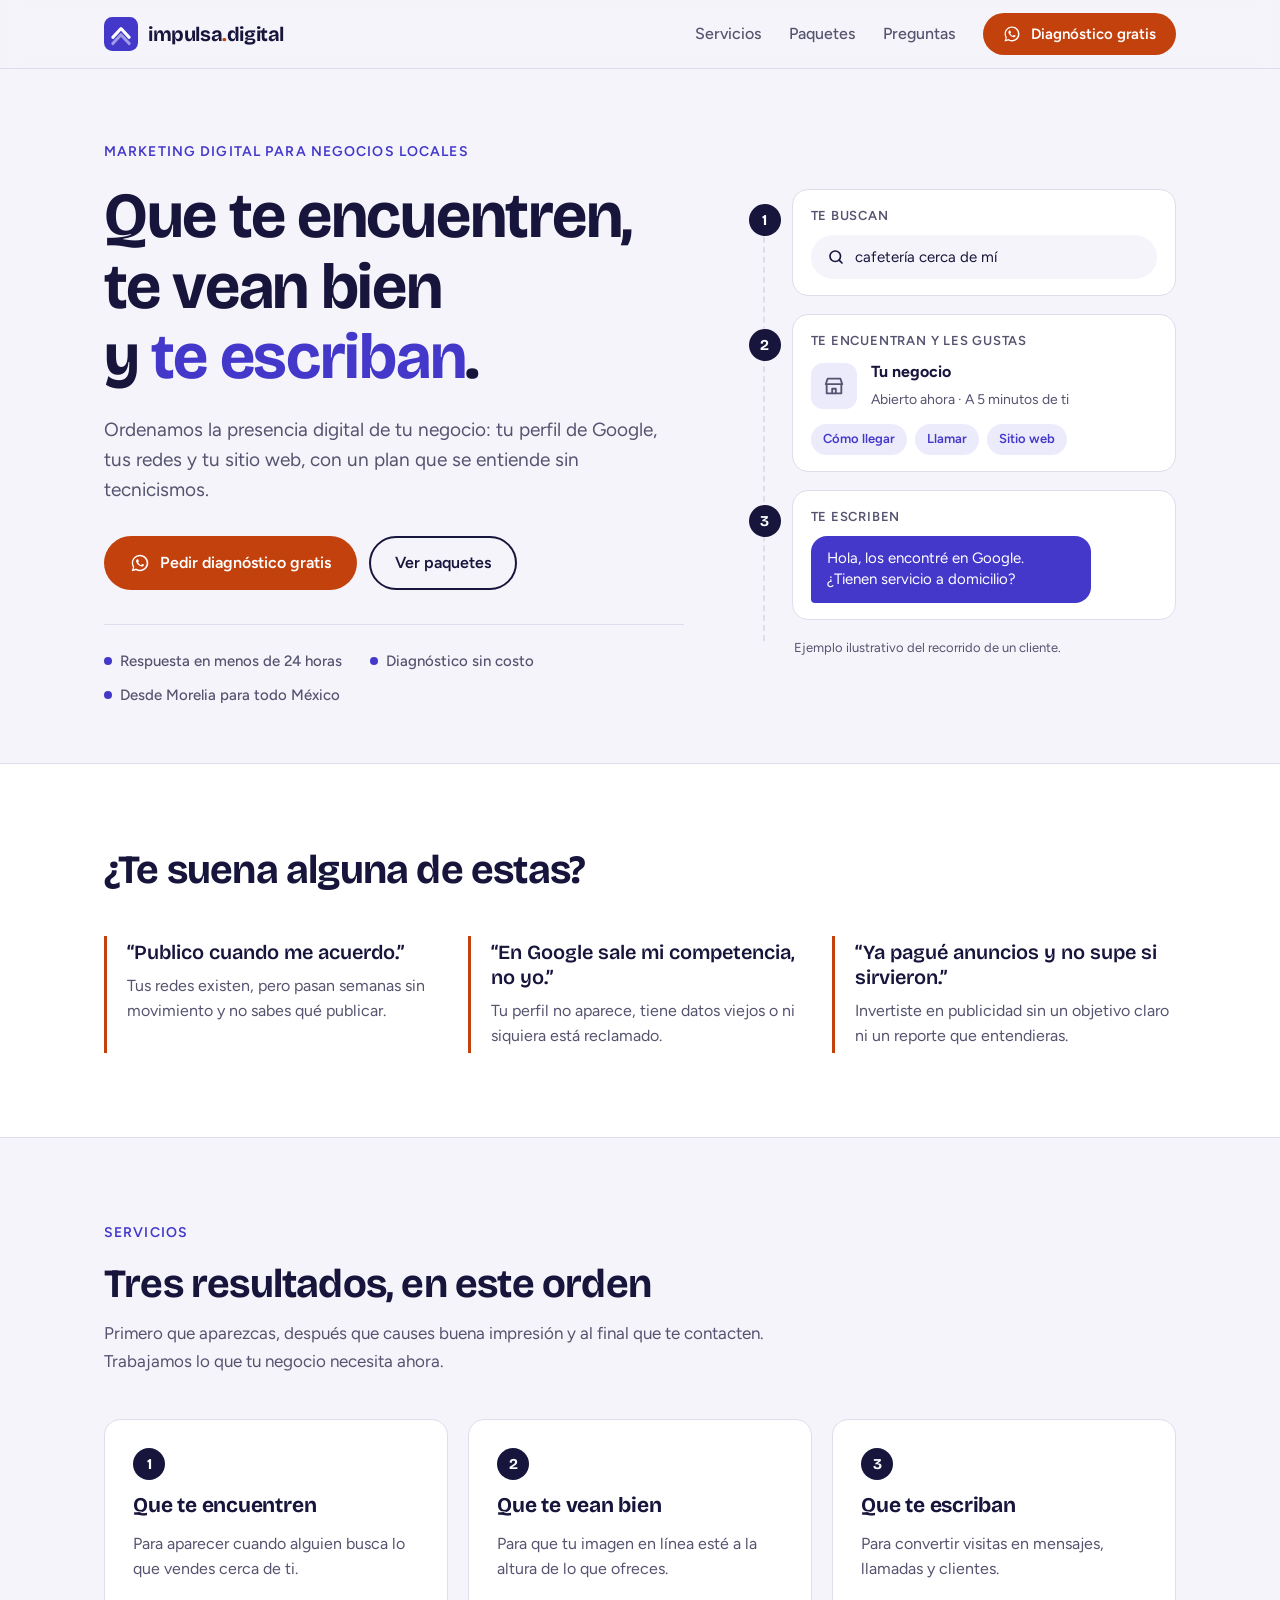
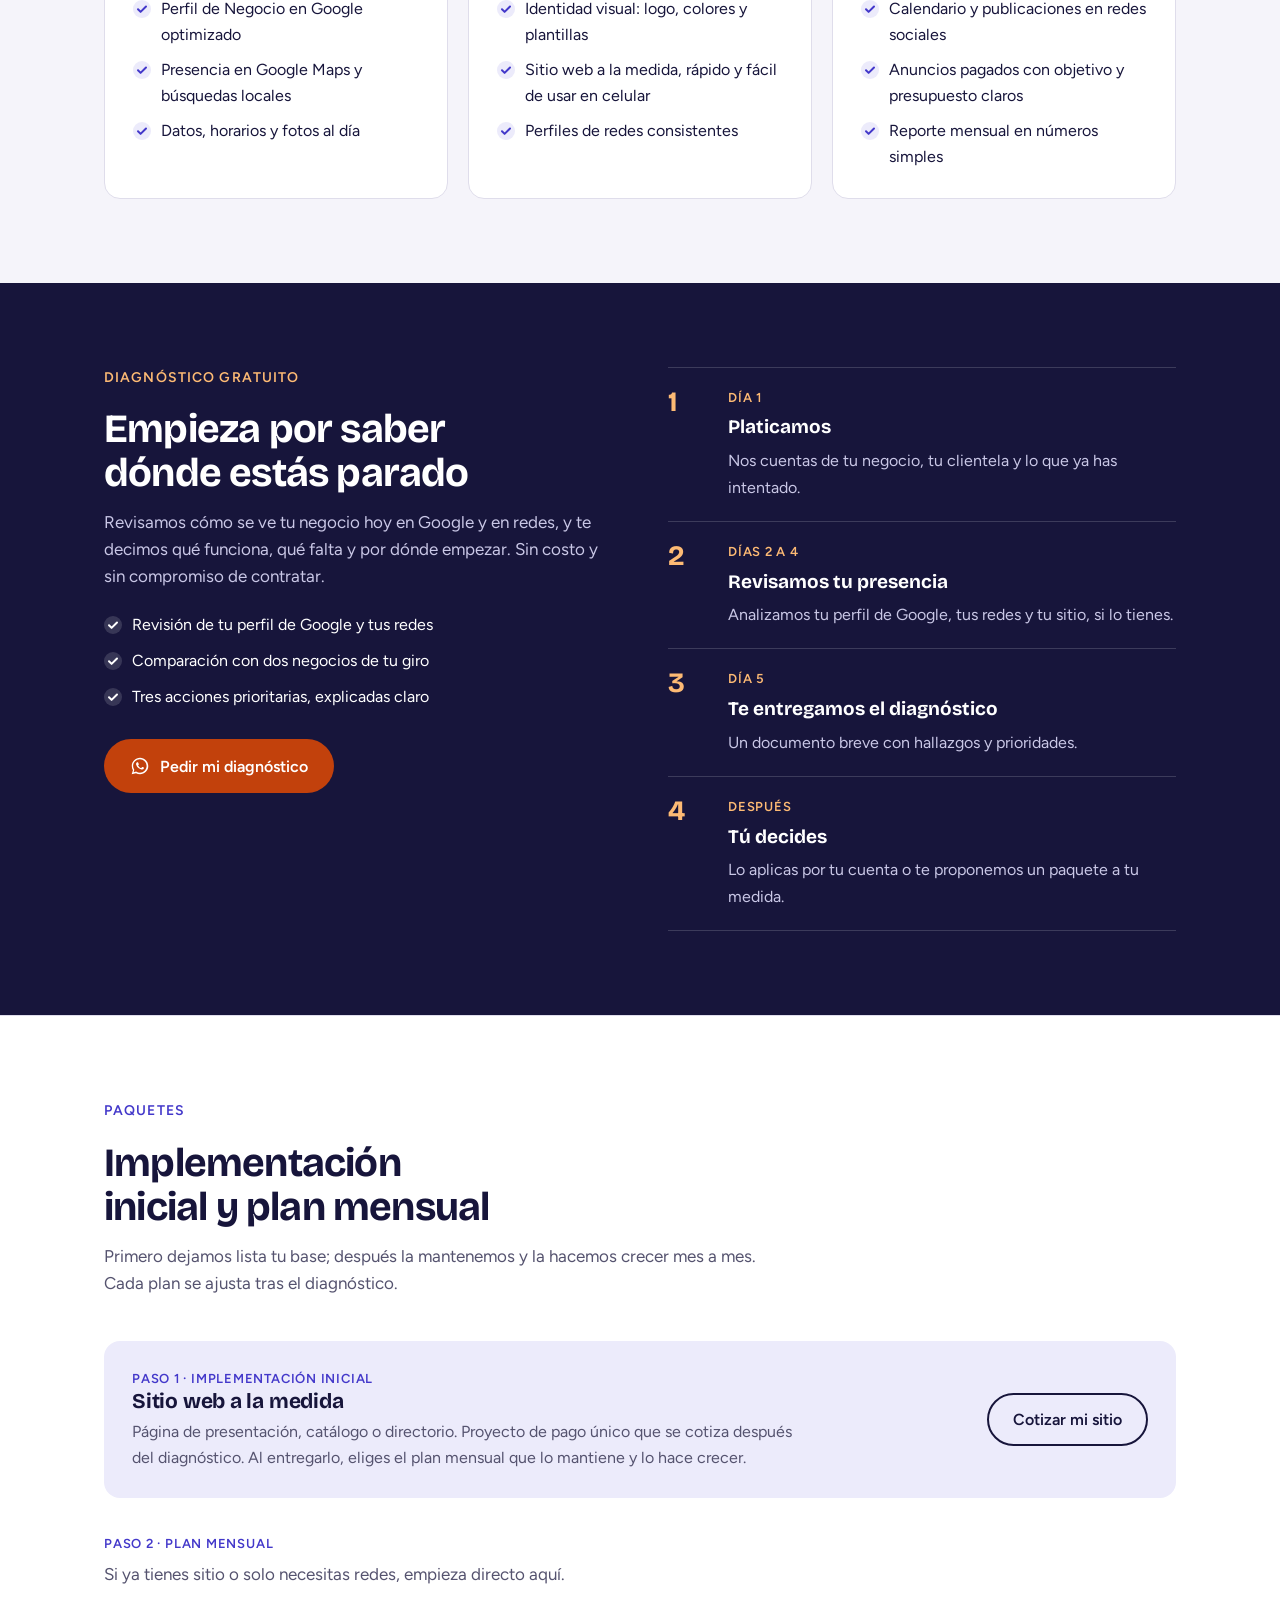
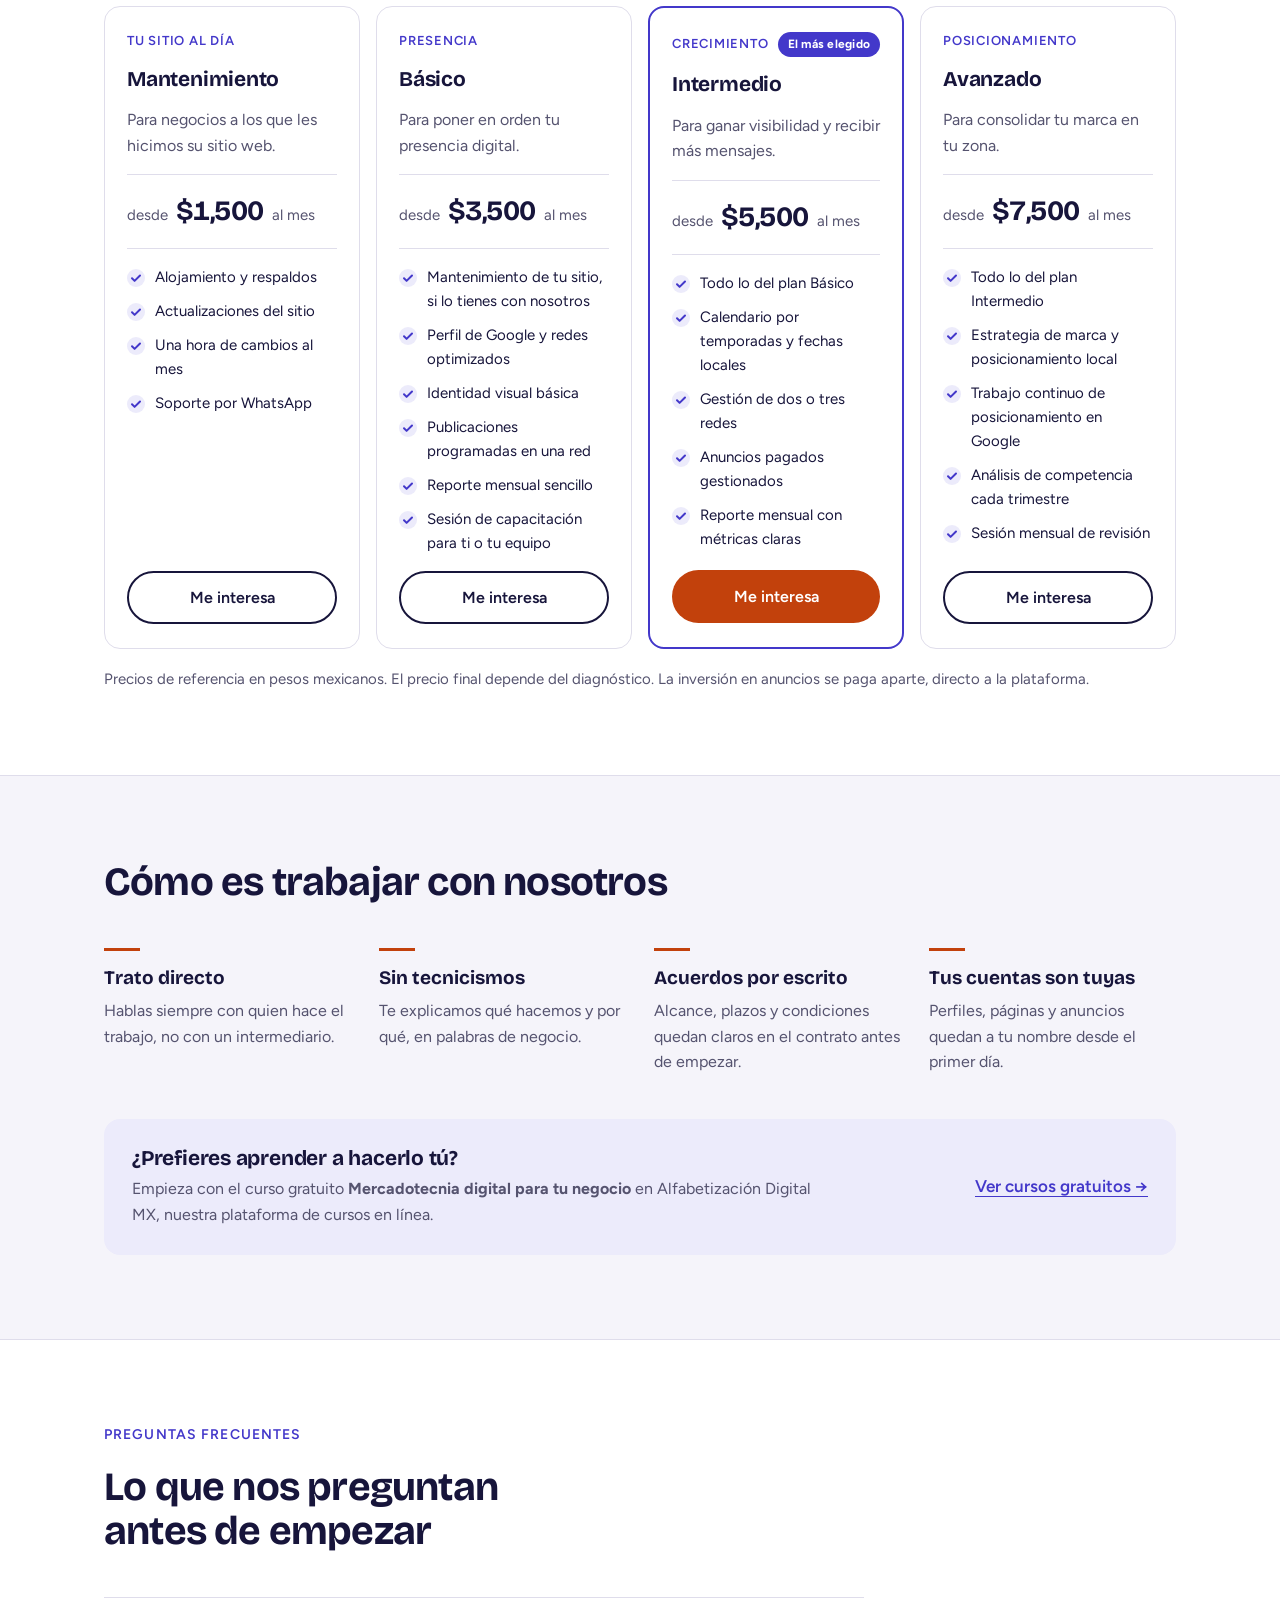
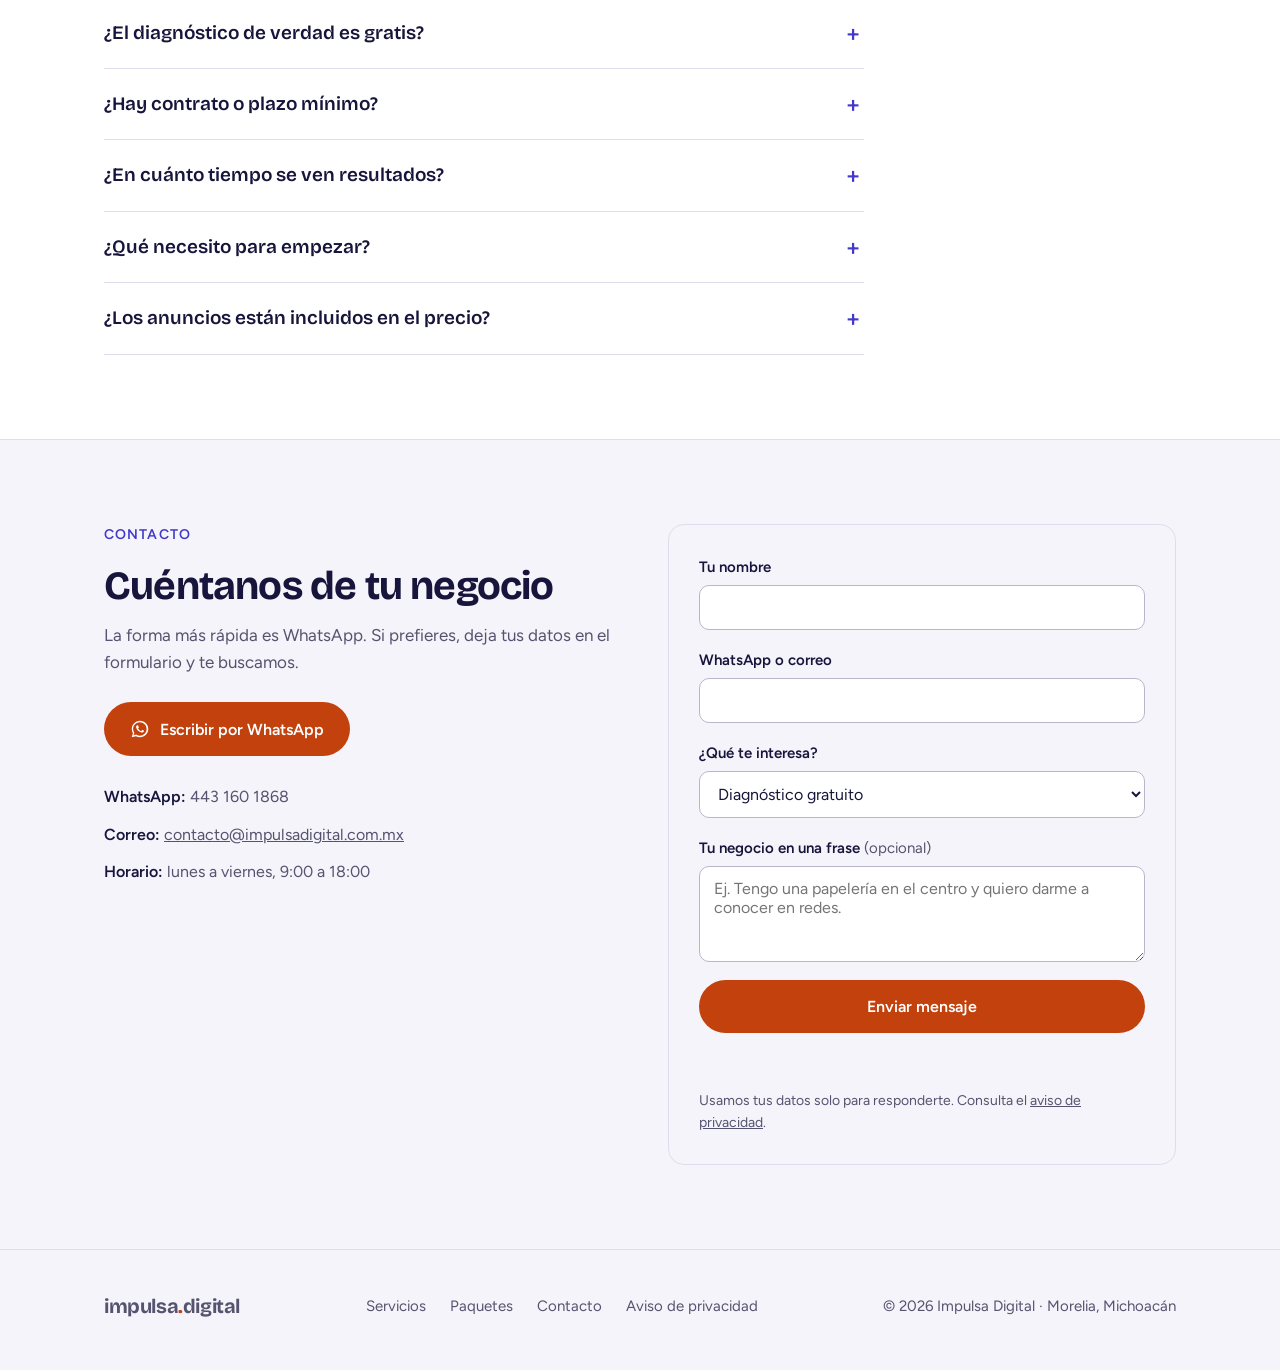
==== commit b2f55565: "Alcance nacional: Morelia queda como sede, no como límite Co-Authored-By: Claude Fable 5.2 <noreply@" ====
--- a/index.html
+++ b/index.html
@@ -4,7 +4,7 @@
 <meta charset="UTF-8">
 <meta name="viewport" content="width=device-width, initial-scale=1.0">
 <title>Impulsa Digital</title>
-<meta name="description" content="Marketing digital para negocios de Morelia y Michoacán: perfil de Google, redes sociales, sitios web y anuncios. Pide tu diagnóstico gratuito por WhatsApp.">
+<meta name="description" content="Marketing digital para negocios locales en México: perfil de Google, redes sociales, sitios web y anuncios. Pide tu diagnóstico gratuito por WhatsApp.">
 <link rel="canonical" href="https://impulsadigital.com.mx/">
 <link rel="icon" href="favicon.svg" type="image/svg+xml">
 <meta name="theme-color" content="#17153B">
@@ -12,7 +12,7 @@
 <meta property="og:locale" content="es_MX">
 <meta property="og:url" content="https://impulsadigital.com.mx/">
 <meta property="og:site_name" content="Impulsa Digital">
-<meta property="og:title" content="Impulsa Digital — Marketing digital para negocios de Morelia">
+<meta property="og:title" content="Impulsa Digital — Marketing digital para negocios locales">
 <meta property="og:description" content="Que te encuentren, te vean bien y te escriban. Diagnóstico gratuito de tu presencia digital.">
 <link rel="preconnect" href="https://fonts.googleapis.com">
 <link rel="preconnect" href="https://fonts.gstatic.com" crossorigin>
@@ -27,7 +27,7 @@
   "description": "Marketing digital para negocios locales: perfil de Google, redes sociales, sitios web y anuncios.",
   "telephone": "+524431601868",
   "email": "contacto@impulsadigital.com.mx",
-  "areaServed": ["Morelia", "Michoacán"],
+  "areaServed": { "@type": "Country", "name": "México" },
   "address": { "@type": "PostalAddress", "addressLocality": "Morelia", "addressRegion": "Michoacán", "addressCountry": "MX" },
   "openingHours": "Mo-Fr 09:00-18:00"
 }
@@ -70,7 +70,7 @@
   <section class="hero" id="inicio">
     <div class="wrap hero-grid">
       <div>
-        <span class="eyebrow">Marketing digital para negocios de Morelia y Michoacán</span>
+        <span class="eyebrow">Marketing digital para negocios locales</span>
         <h1>Que te encuentren, te vean bien y <em>te escriban</em>.</h1>
         <p class="lead">Ordenamos la presencia digital de tu negocio: tu perfil de Google, tus redes y tu sitio web, con un plan que se entiende sin tecnicismos.</p>
         <div class="actions">
@@ -82,7 +82,7 @@
         <ul class="trust">
           <li>Respuesta en menos de 24 horas</li>
           <li>Diagnóstico sin costo</li>
-          <li>Atención directa desde Morelia</li>
+          <li>Desde Morelia para todo México</li>
         </ul>
       </div>
 
@@ -101,7 +101,7 @@
             <small>Te encuentran y les gustas</small>
             <div class="biz">
               <span class="biz-logo"><svg width="22" height="22" viewBox="0 0 24 24" fill="none" stroke="currentColor" stroke-width="2" stroke-linecap="round" stroke-linejoin="round"><path d="M4 10h16v10H4z"/><path d="M3 10 5 4h14l2 6"/><path d="M10 20v-5h4v5"/></svg></span>
-              <div><b>Tu negocio</b><span>Abierto ahora · Centro, Morelia</span></div>
+              <div><b>Tu negocio</b><span>Abierto ahora · A 5 minutos de ti</span></div>
             </div>
             <div class="biz-actions"><span>Cómo llegar</span><span>Llamar</span><span>Sitio web</span></div>
           </div>
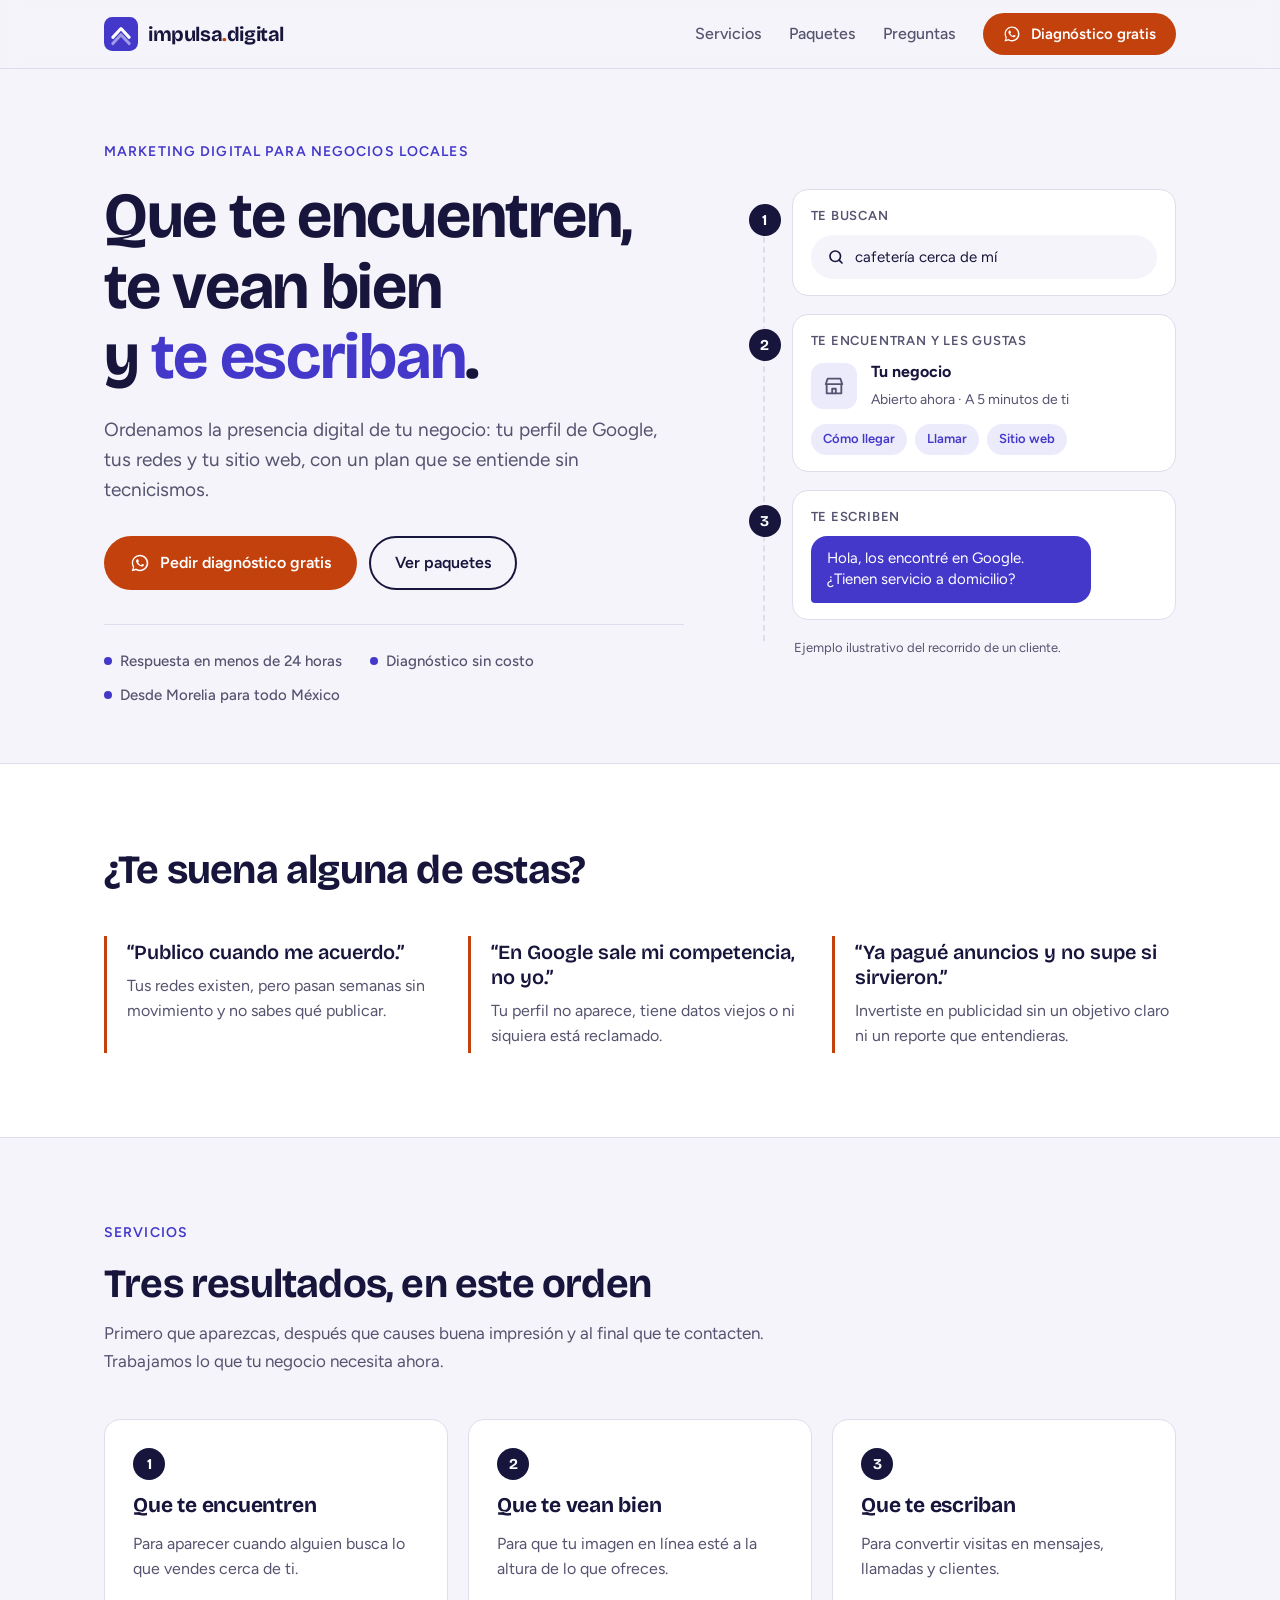
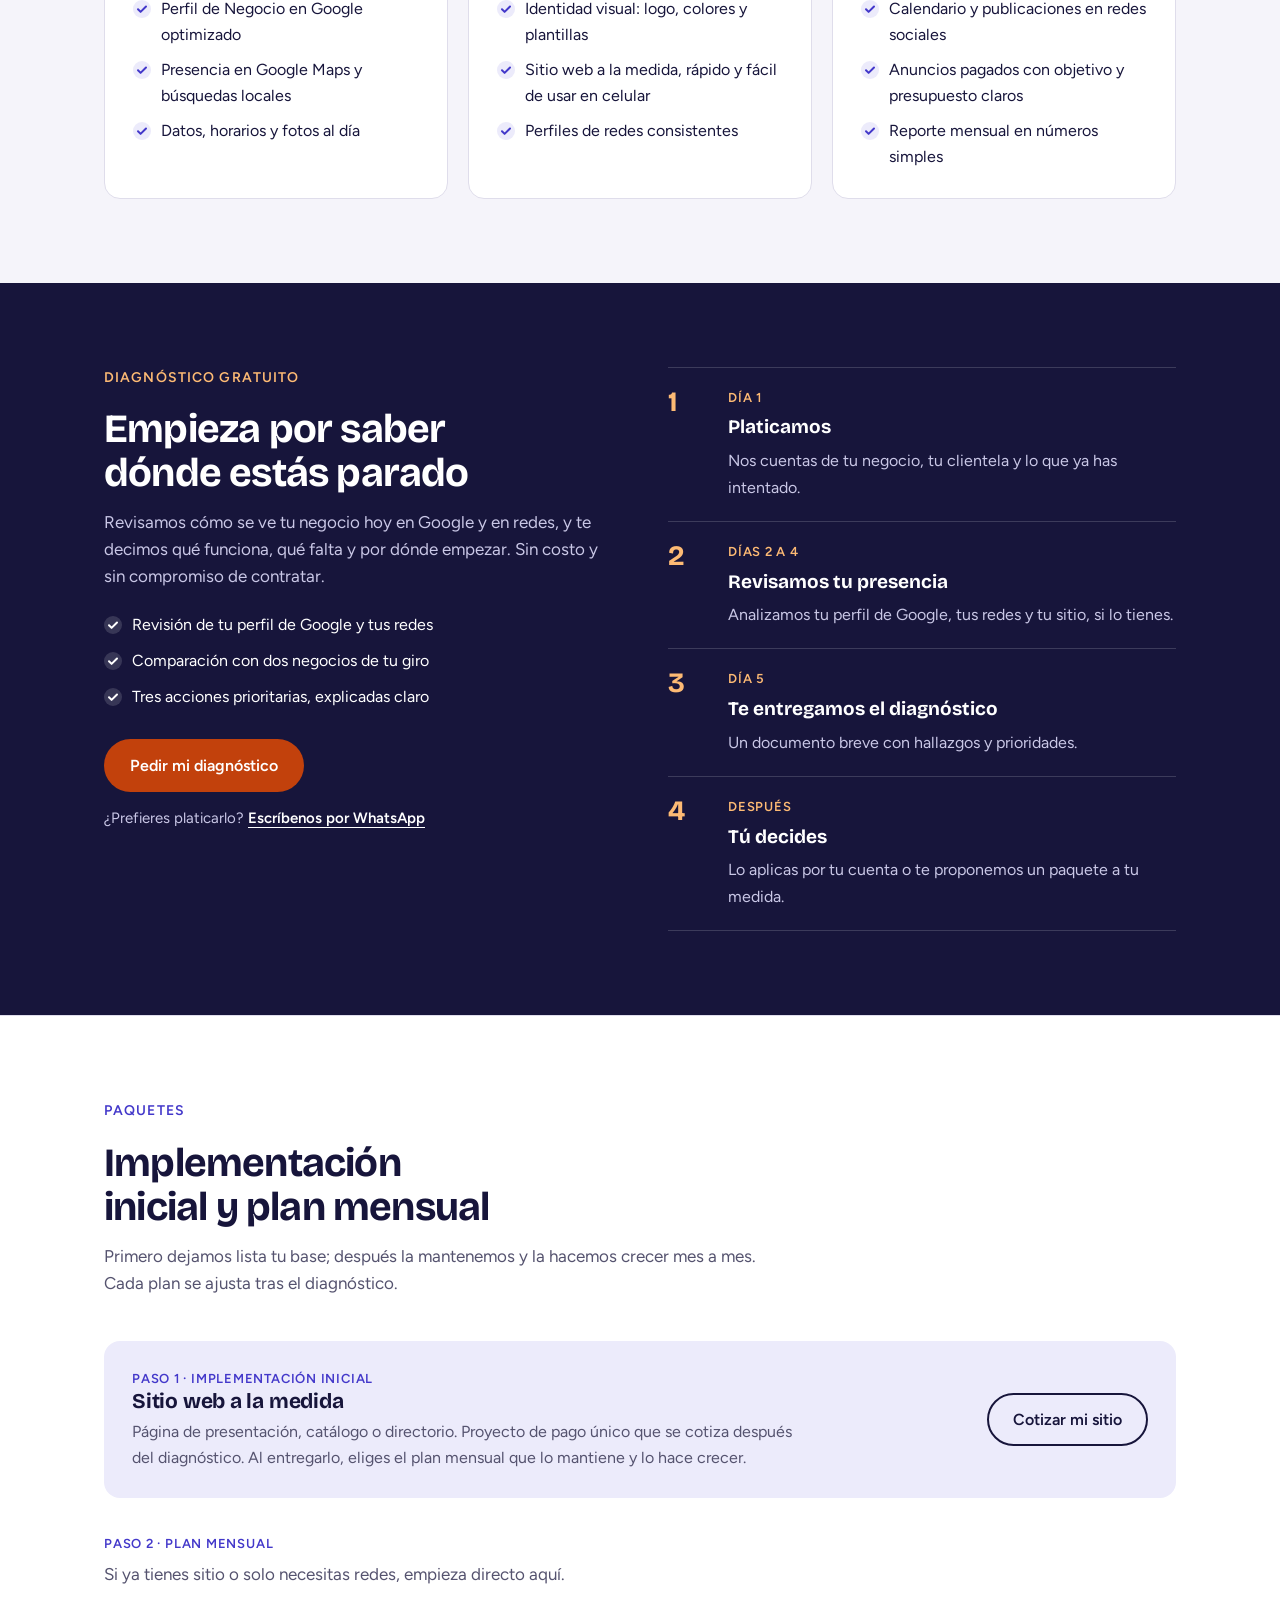
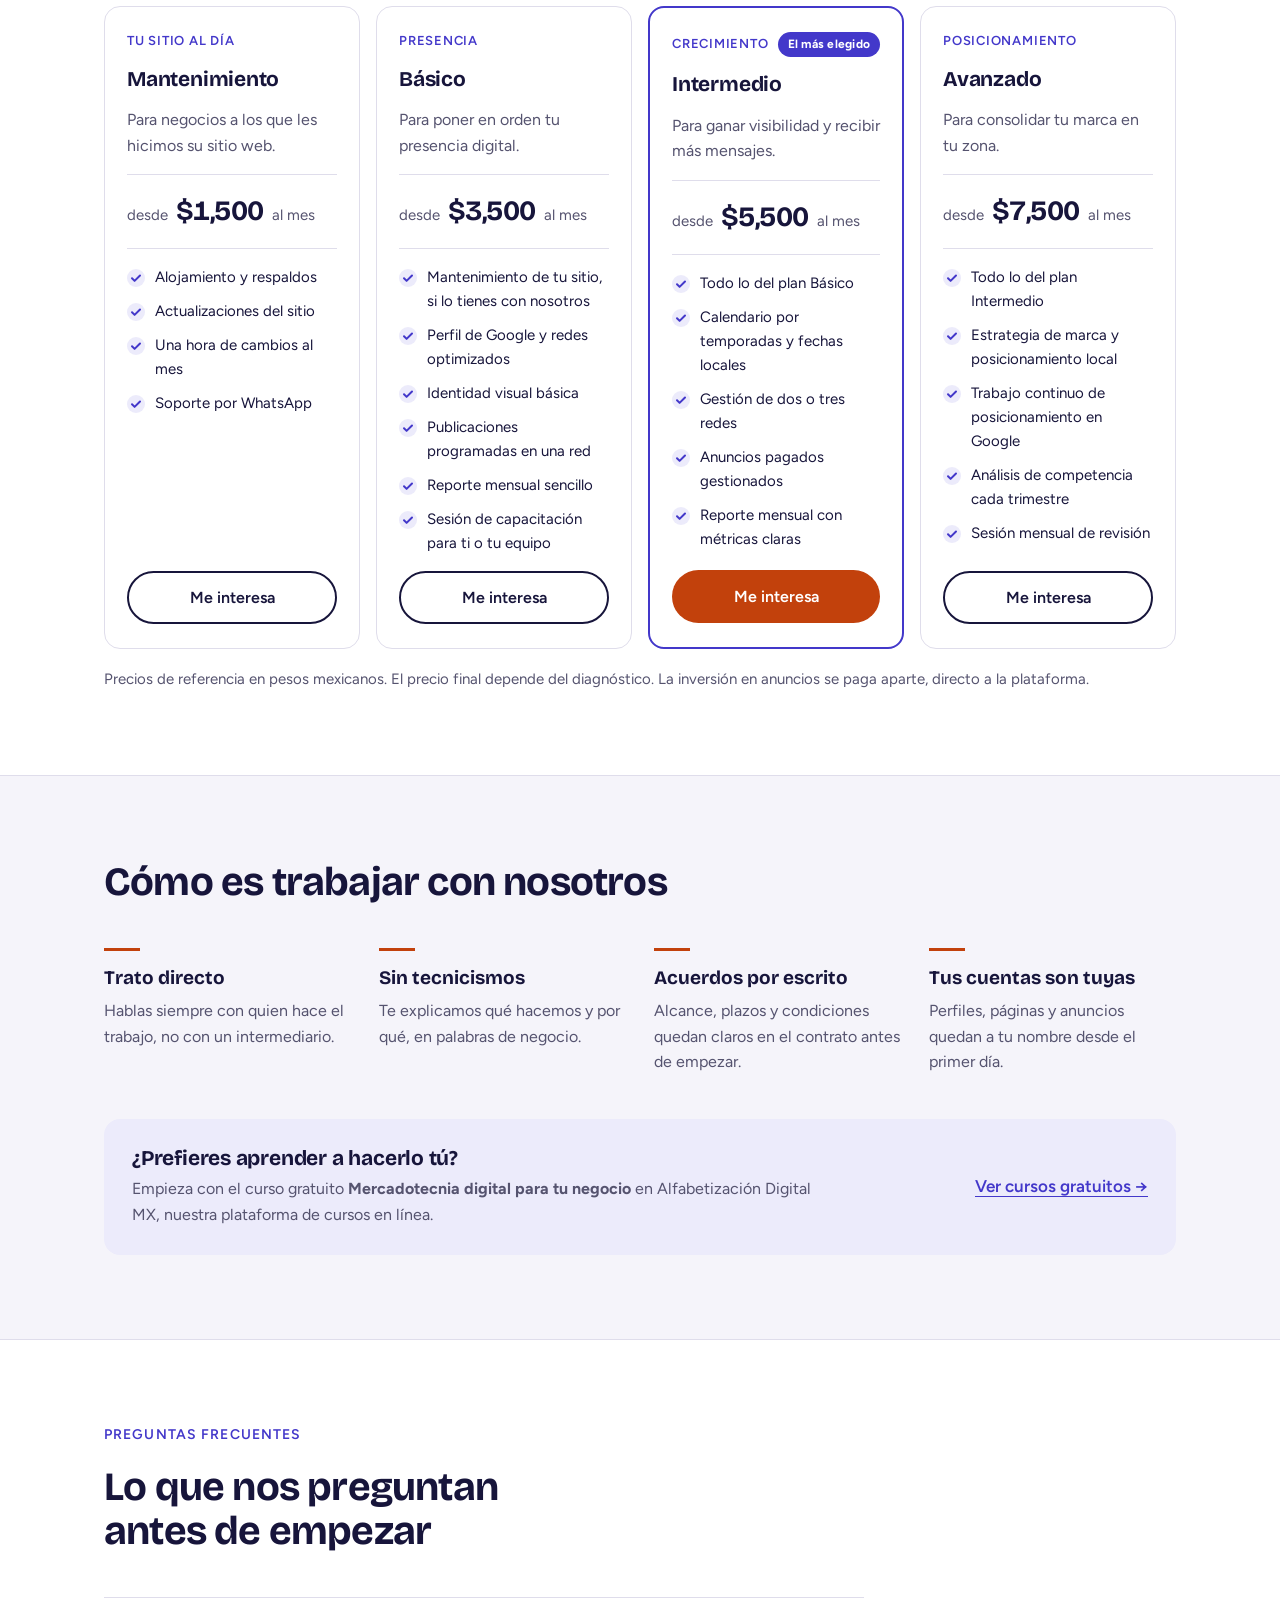
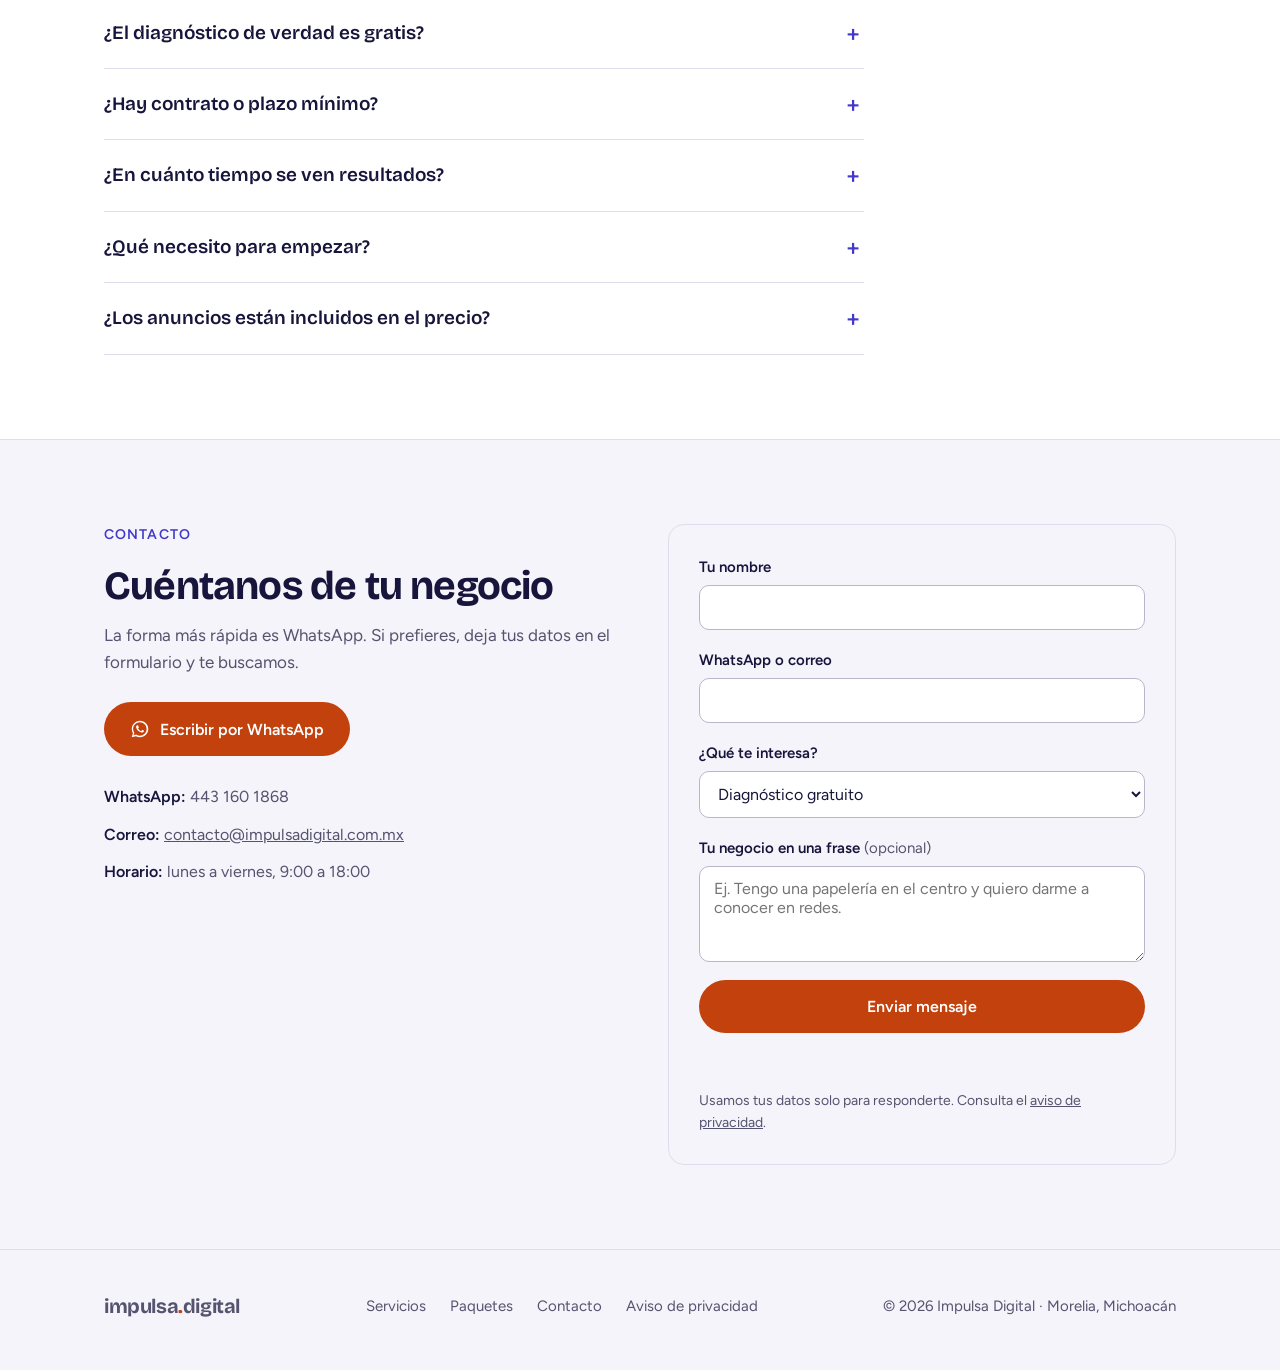
==== commit 28f9f36c: "Agrega el formulario de solicitud de diagnóstico Co-Authored-By: Claude Fable 5.2 <noreply@anthropic" ====
--- a/index.html
+++ b/index.html
@@ -196,9 +196,8 @@
           <li>Comparación con dos negocios de tu giro</li>
           <li>Tres acciones prioritarias, explicadas claro</li>
         </ul>
-        <a class="btn btn-primary" href="https://wa.me/524431601868" data-wa="Hola, quiero pedir el diagnóstico gratuito para mi negocio." data-origen="diagnostico">
-          <svg width="20" height="20"><use href="#wa"/></svg> Pedir mi diagnóstico
-        </a>
+        <a class="btn btn-primary" href="diagnostico.html">Pedir mi diagnóstico</a>
+        <p class="alt-link">¿Prefieres platicarlo? <a href="https://wa.me/524431601868" data-wa="Hola, quiero pedir el diagnóstico gratuito para mi negocio." data-origen="diagnostico">Escríbenos por WhatsApp</a></p>
       </div>
       <ol class="steps">
         <li><div><em>Día 1</em><b>Platicamos</b><span>Nos cuentas de tu negocio, tu clientela y lo que ya has intentado.</span></div></li>
--- a/css/site.css
+++ b/css/site.css
@@ -204,6 +204,18 @@
 .page ul{list-style:disc;padding-left:22px;}
 .draft{background:#FEF3C7;border:1px solid #F59E0B;color:#78350F;border-radius:12px;padding:14px 18px;font-size:15px;margin-bottom:28px;}
 
+/* Formulario de diagnóstico */
+.page-wide{max-width:820px;}
+.page-wide .lead{margin-bottom:28px;}
+.form fieldset{border:0;display:flex;flex-direction:column;gap:16px;padding-top:6px;}
+.form fieldset+fieldset{border-top:1px solid var(--line);padding-top:22px;}
+.form legend{font-family:var(--display);font-weight:700;font-size:20px;letter-spacing:-.01em;margin-bottom:4px;padding:0;}
+.form .hint{font-size:15px;color:var(--ink-soft);margin:0;}
+.form-grid{display:grid;grid-template-columns:1fr 1fr;gap:16px;}
+.alt-link{margin-top:14px;font-size:15px;color:var(--on-dark-soft);}
+.alt-link a{color:#fff;font-weight:600;text-underline-offset:4px;}
+@media(max-width:620px){.form-grid{grid-template-columns:1fr;}}
+
 /* Adaptación */
 @media(max-width:1100px){
   .plans{grid-template-columns:1fr 1fr;}
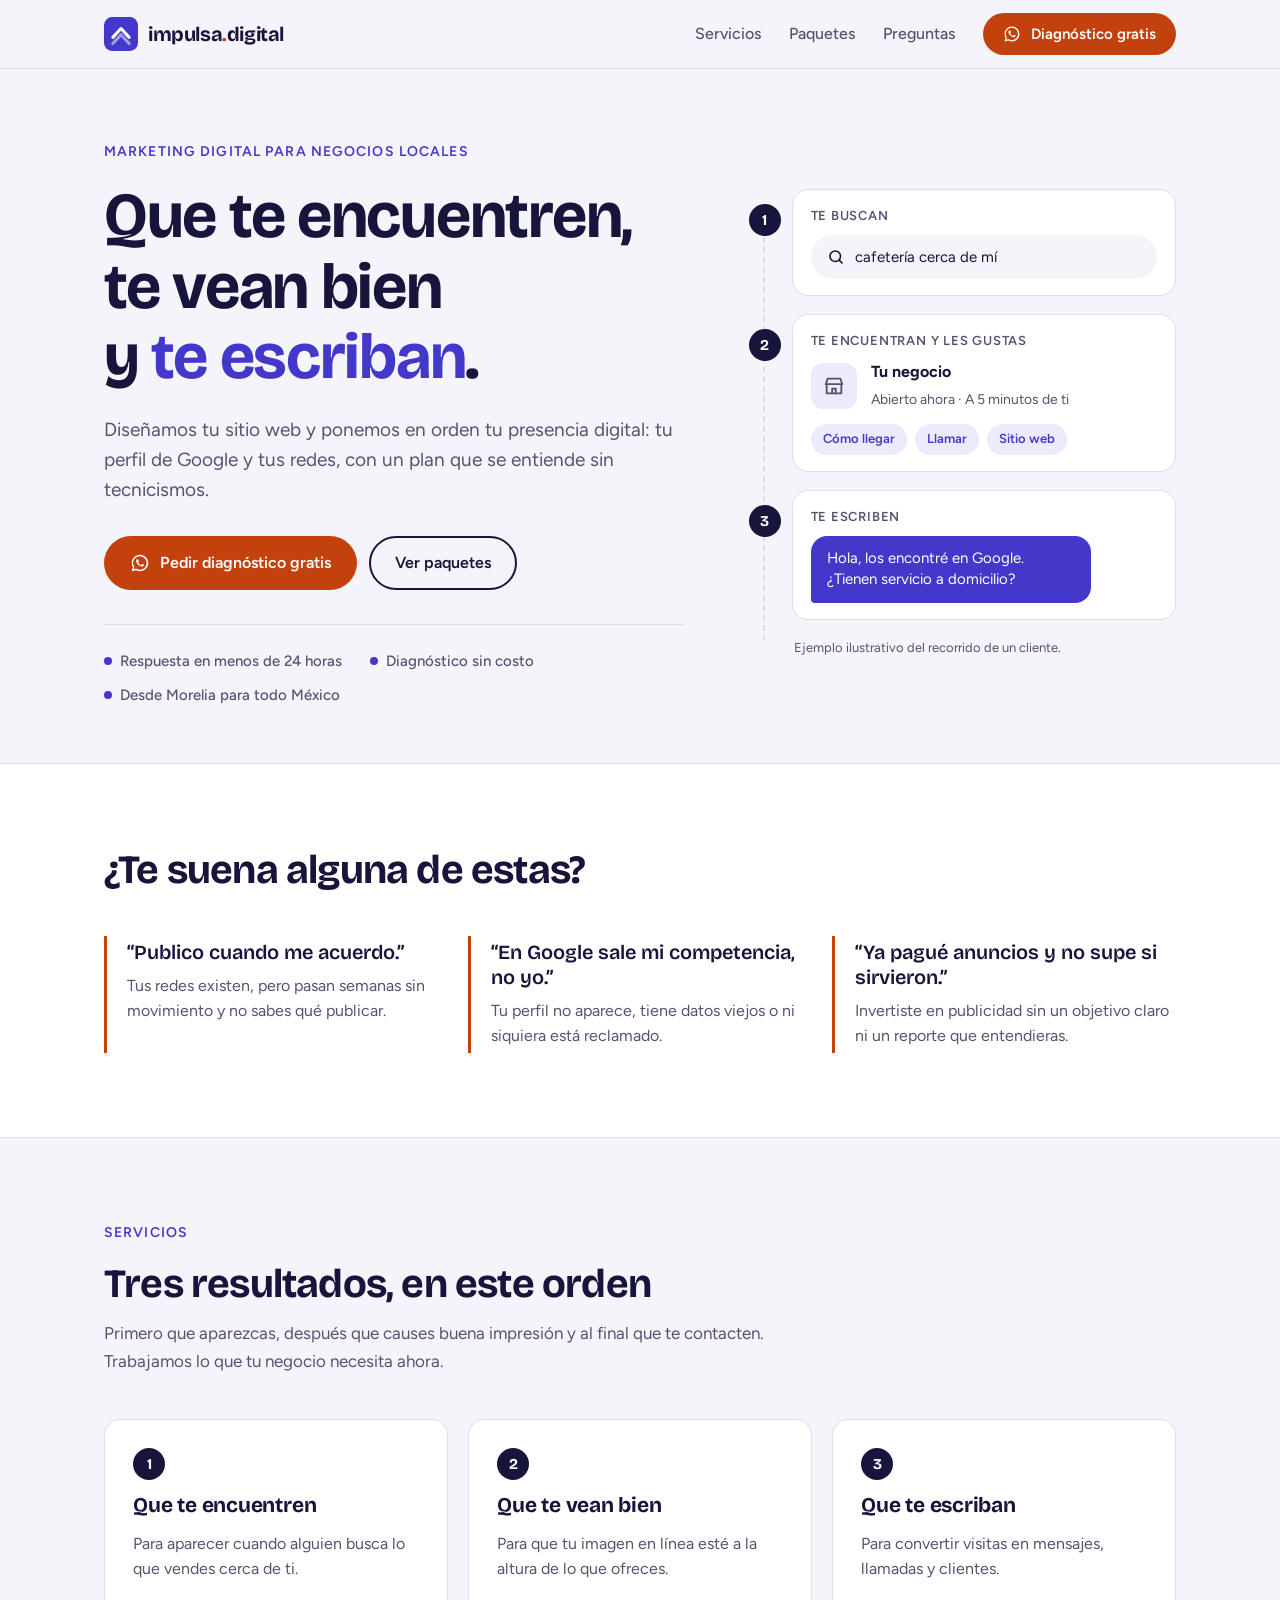
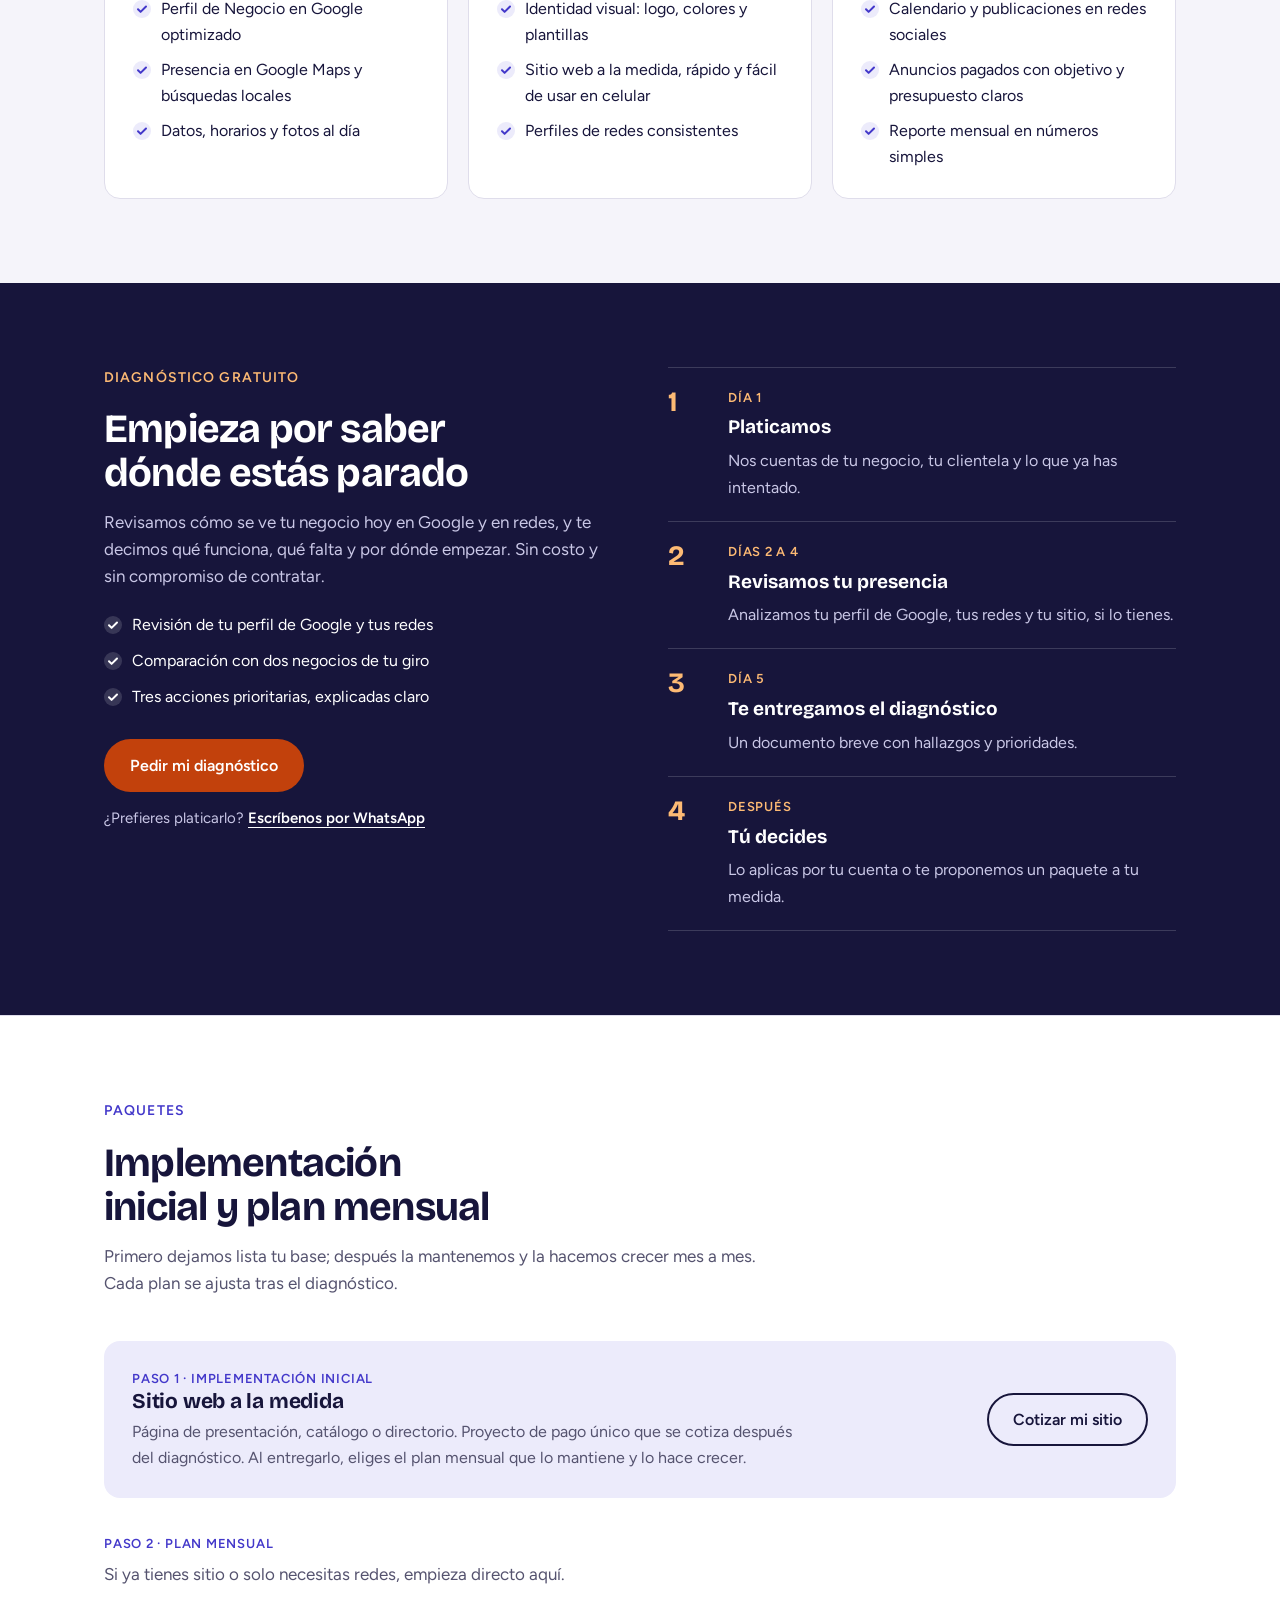
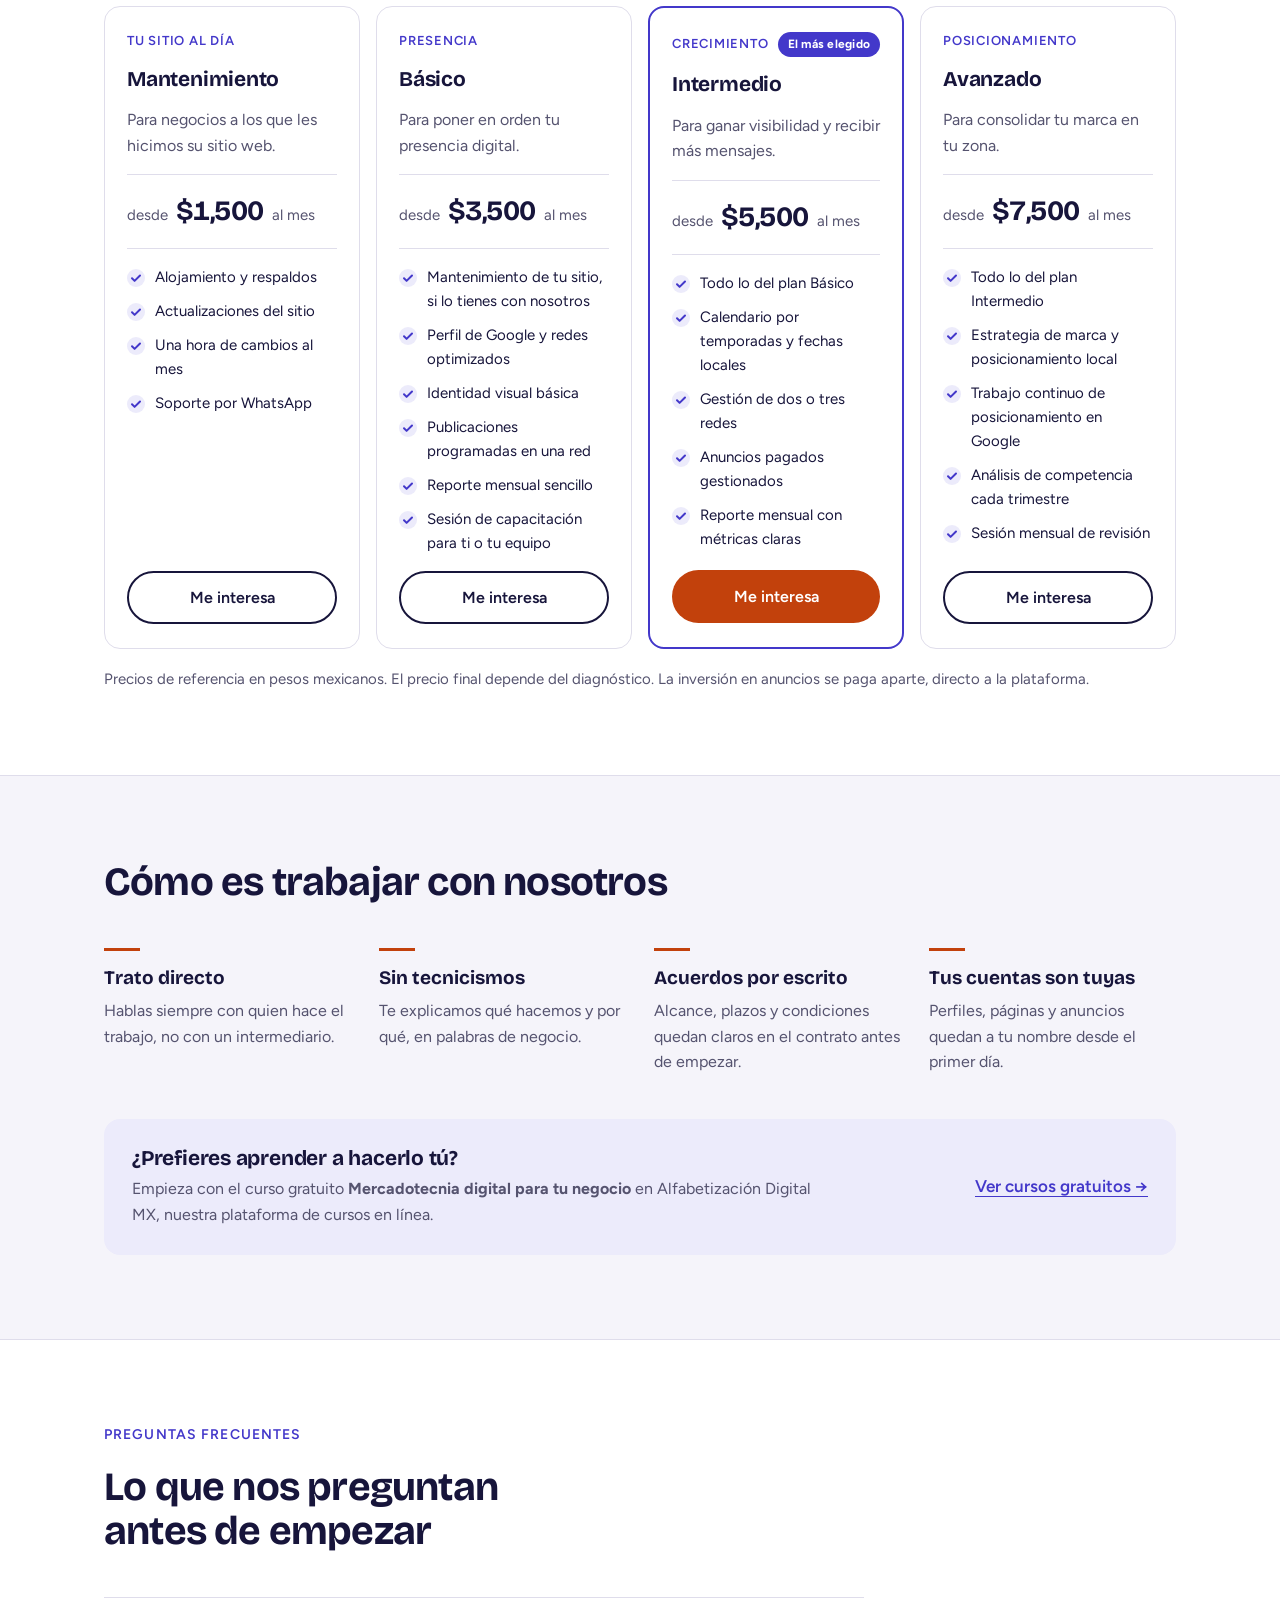
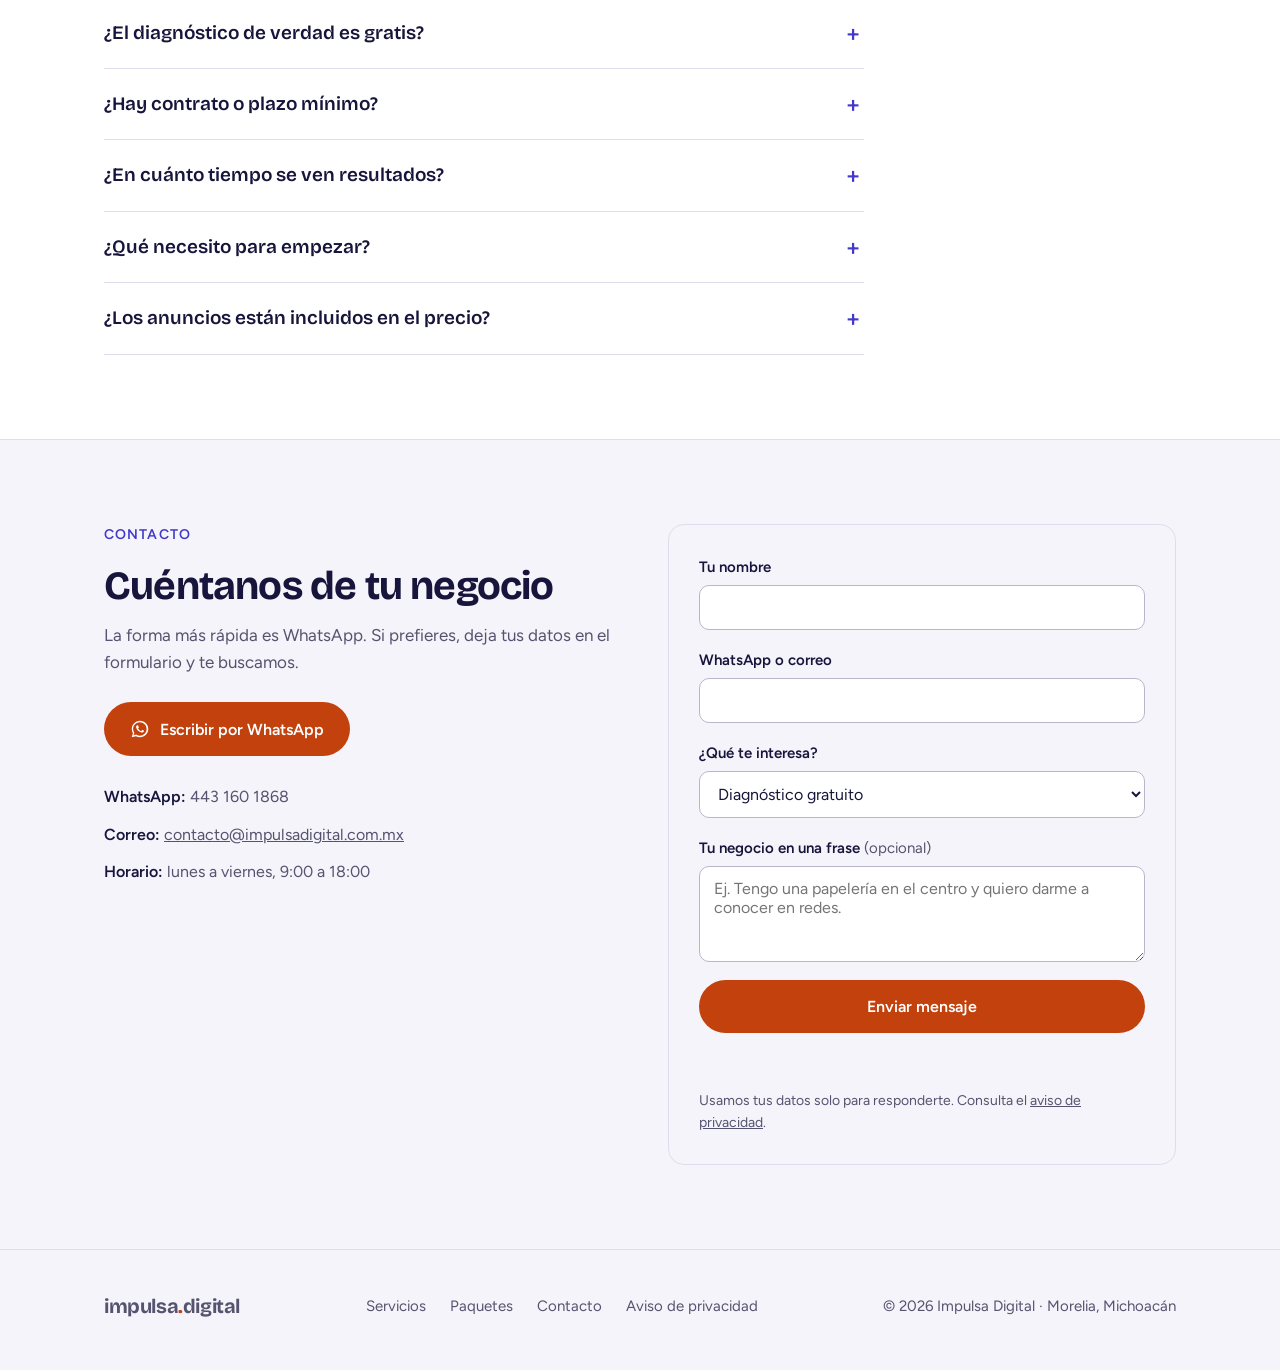
==== commit b54424e8: "Hero: el sitio web va primero en la descripción Co-Authored-By: Claude Fable 5.2 <noreply@anthropic." ====
--- a/index.html
+++ b/index.html
@@ -72,7 +72,7 @@
       <div>
         <span class="eyebrow">Marketing digital para negocios locales</span>
         <h1>Que te encuentren, te vean bien y <em>te escriban</em>.</h1>
-        <p class="lead">Ordenamos la presencia digital de tu negocio: tu perfil de Google, tus redes y tu sitio web, con un plan que se entiende sin tecnicismos.</p>
+        <p class="lead">Diseñamos tu sitio web y ponemos en orden tu presencia digital: tu perfil de Google y tus redes, con un plan que se entiende sin tecnicismos.</p>
         <div class="actions">
           <a class="btn btn-primary" href="https://wa.me/524431601868" data-wa="Hola, quiero pedir el diagnóstico gratuito para mi negocio." data-origen="hero">
             <svg width="20" height="20"><use href="#wa"/></svg> Pedir diagnóstico gratis
--- a/css/site.css
+++ b/css/site.css
@@ -212,9 +212,13 @@
 .form legend{font-family:var(--display);font-weight:700;font-size:20px;letter-spacing:-.01em;margin-bottom:4px;padding:0;}
 .form .hint{font-size:15px;color:var(--ink-soft);margin:0;}
 .form-grid{display:grid;grid-template-columns:1fr 1fr;gap:16px;}
+.group-label{font-size:15px;font-weight:600;}
+.checks{display:grid;grid-template-columns:1fr 1fr;gap:10px 16px;font-size:16px;}
+.checks label{display:flex;gap:10px;align-items:center;font-weight:400;}
+.checks input{width:20px;height:20px;accent-color:var(--brand);flex-shrink:0;padding:0;}
 .alt-link{margin-top:14px;font-size:15px;color:var(--on-dark-soft);}
 .alt-link a{color:#fff;font-weight:600;text-underline-offset:4px;}
-@media(max-width:620px){.form-grid{grid-template-columns:1fr;}}
+@media(max-width:620px){.form-grid,.checks{grid-template-columns:1fr;}}
 
 /* Adaptación */
 @media(max-width:1100px){
